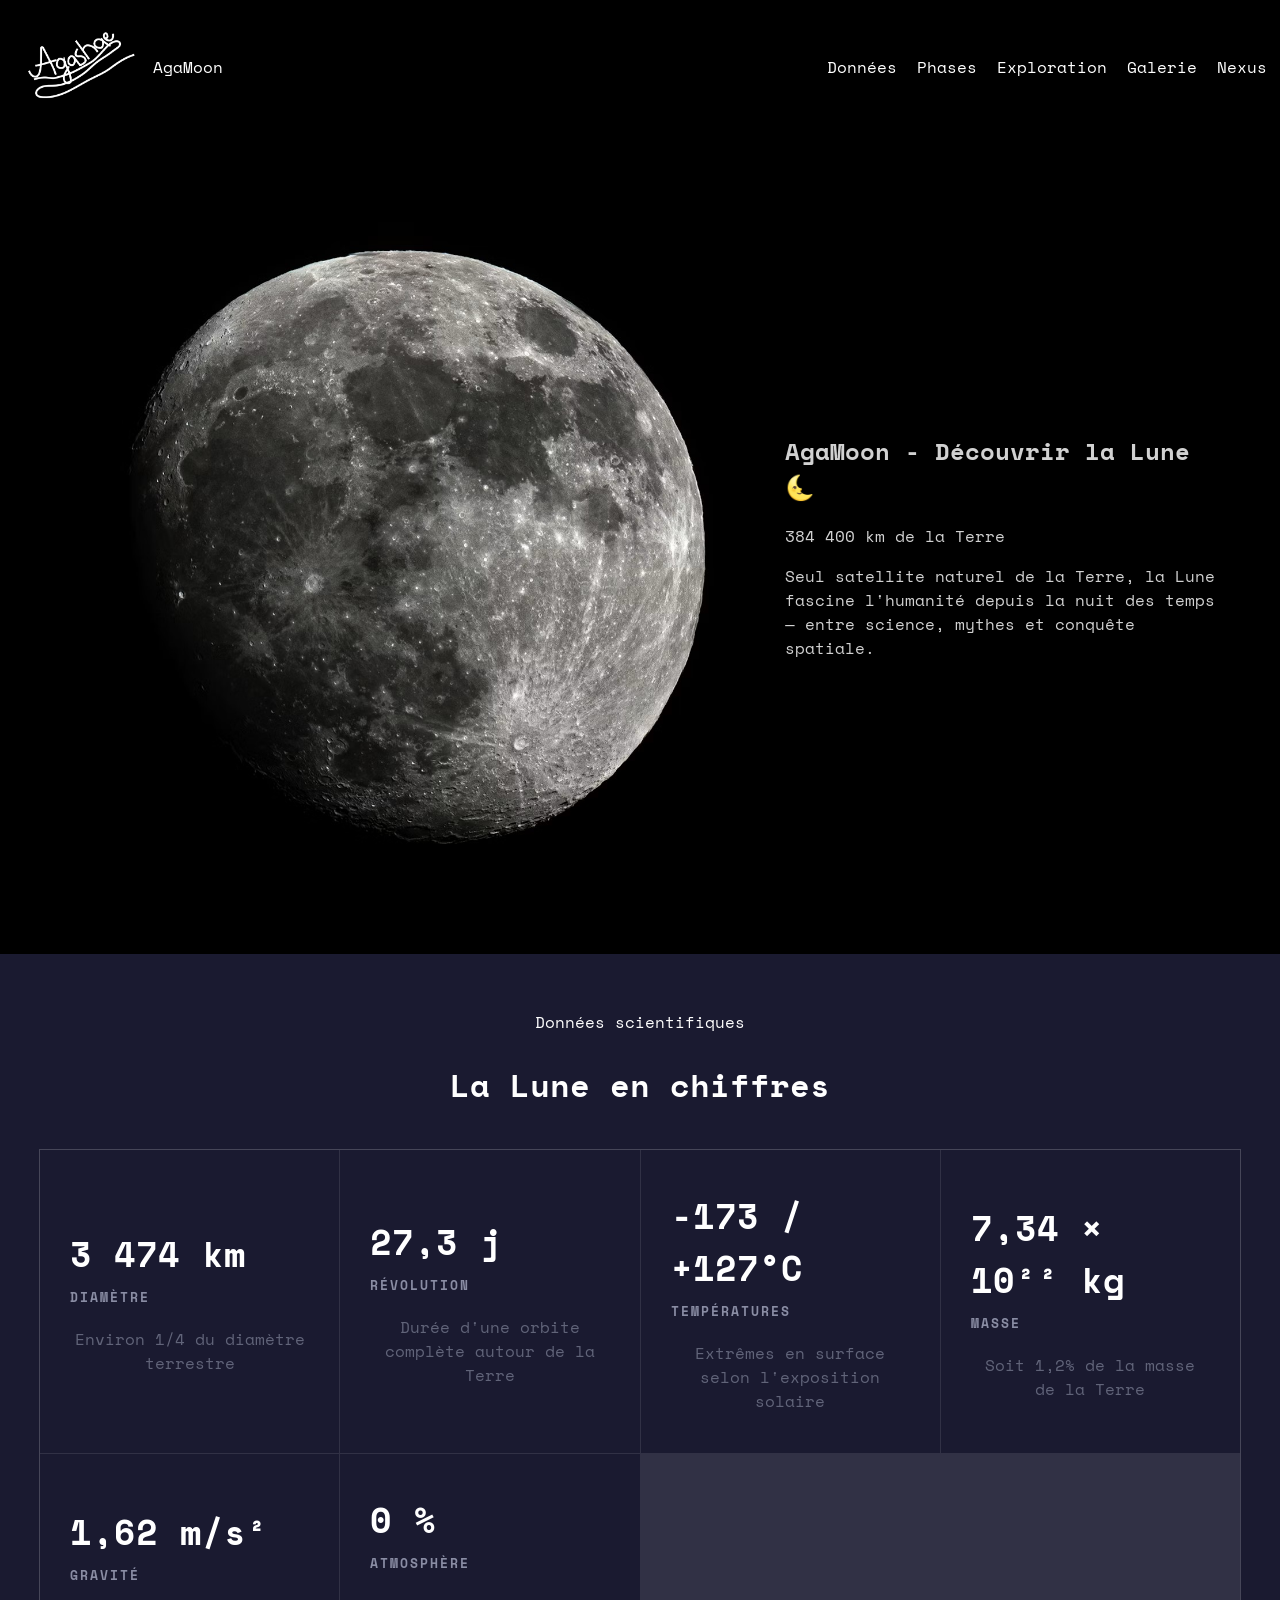
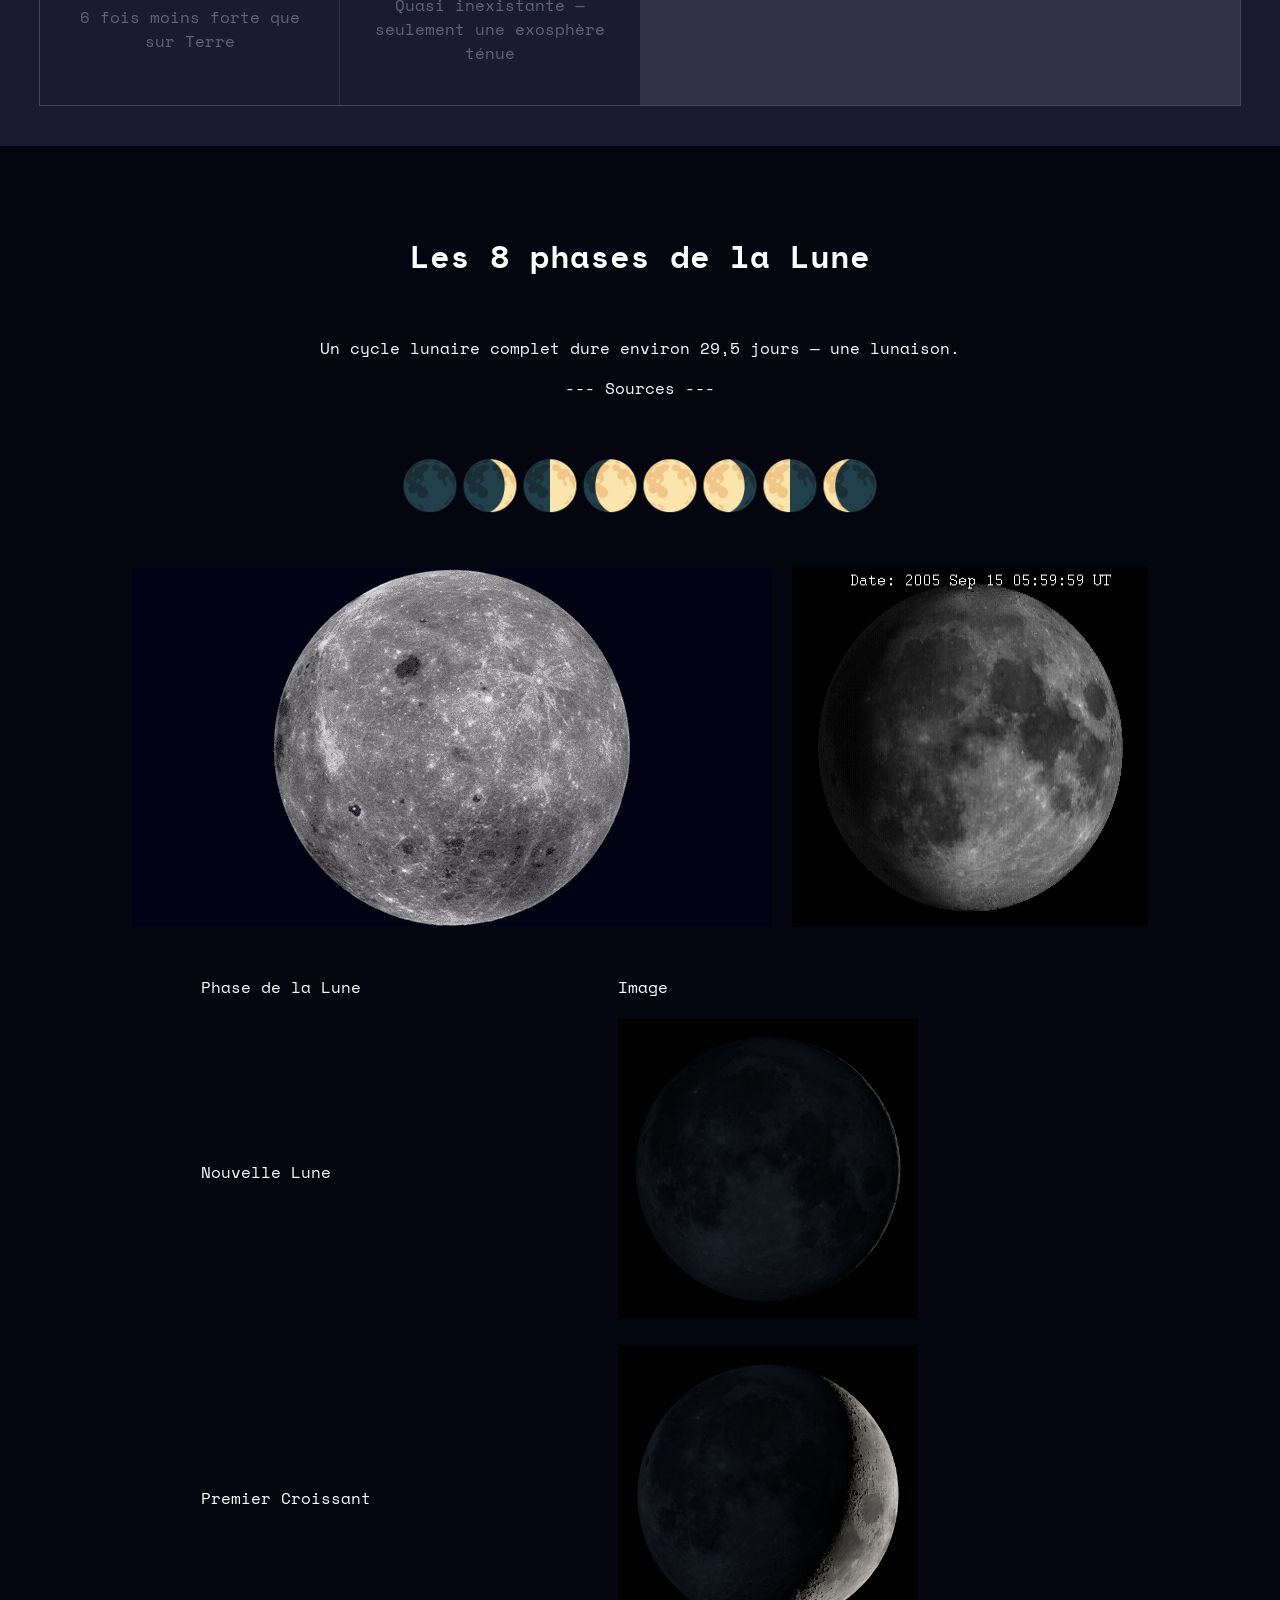
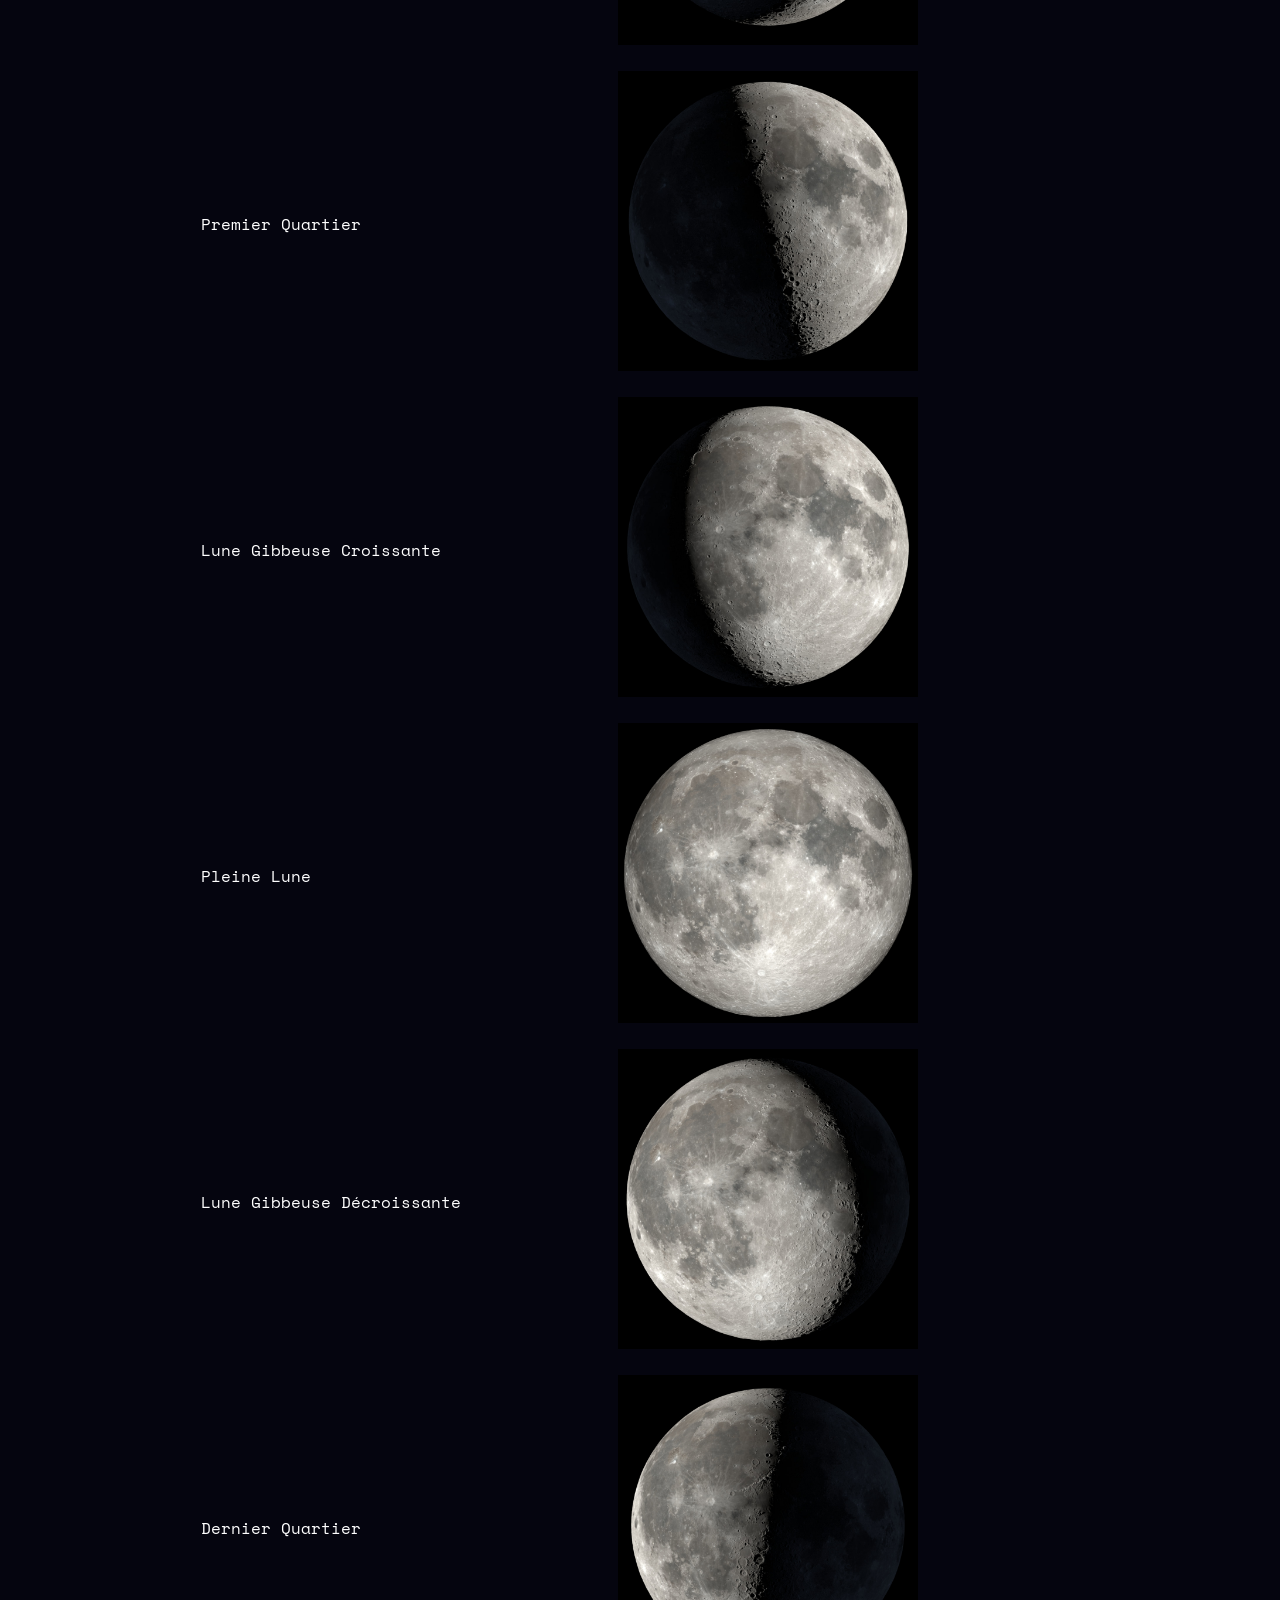
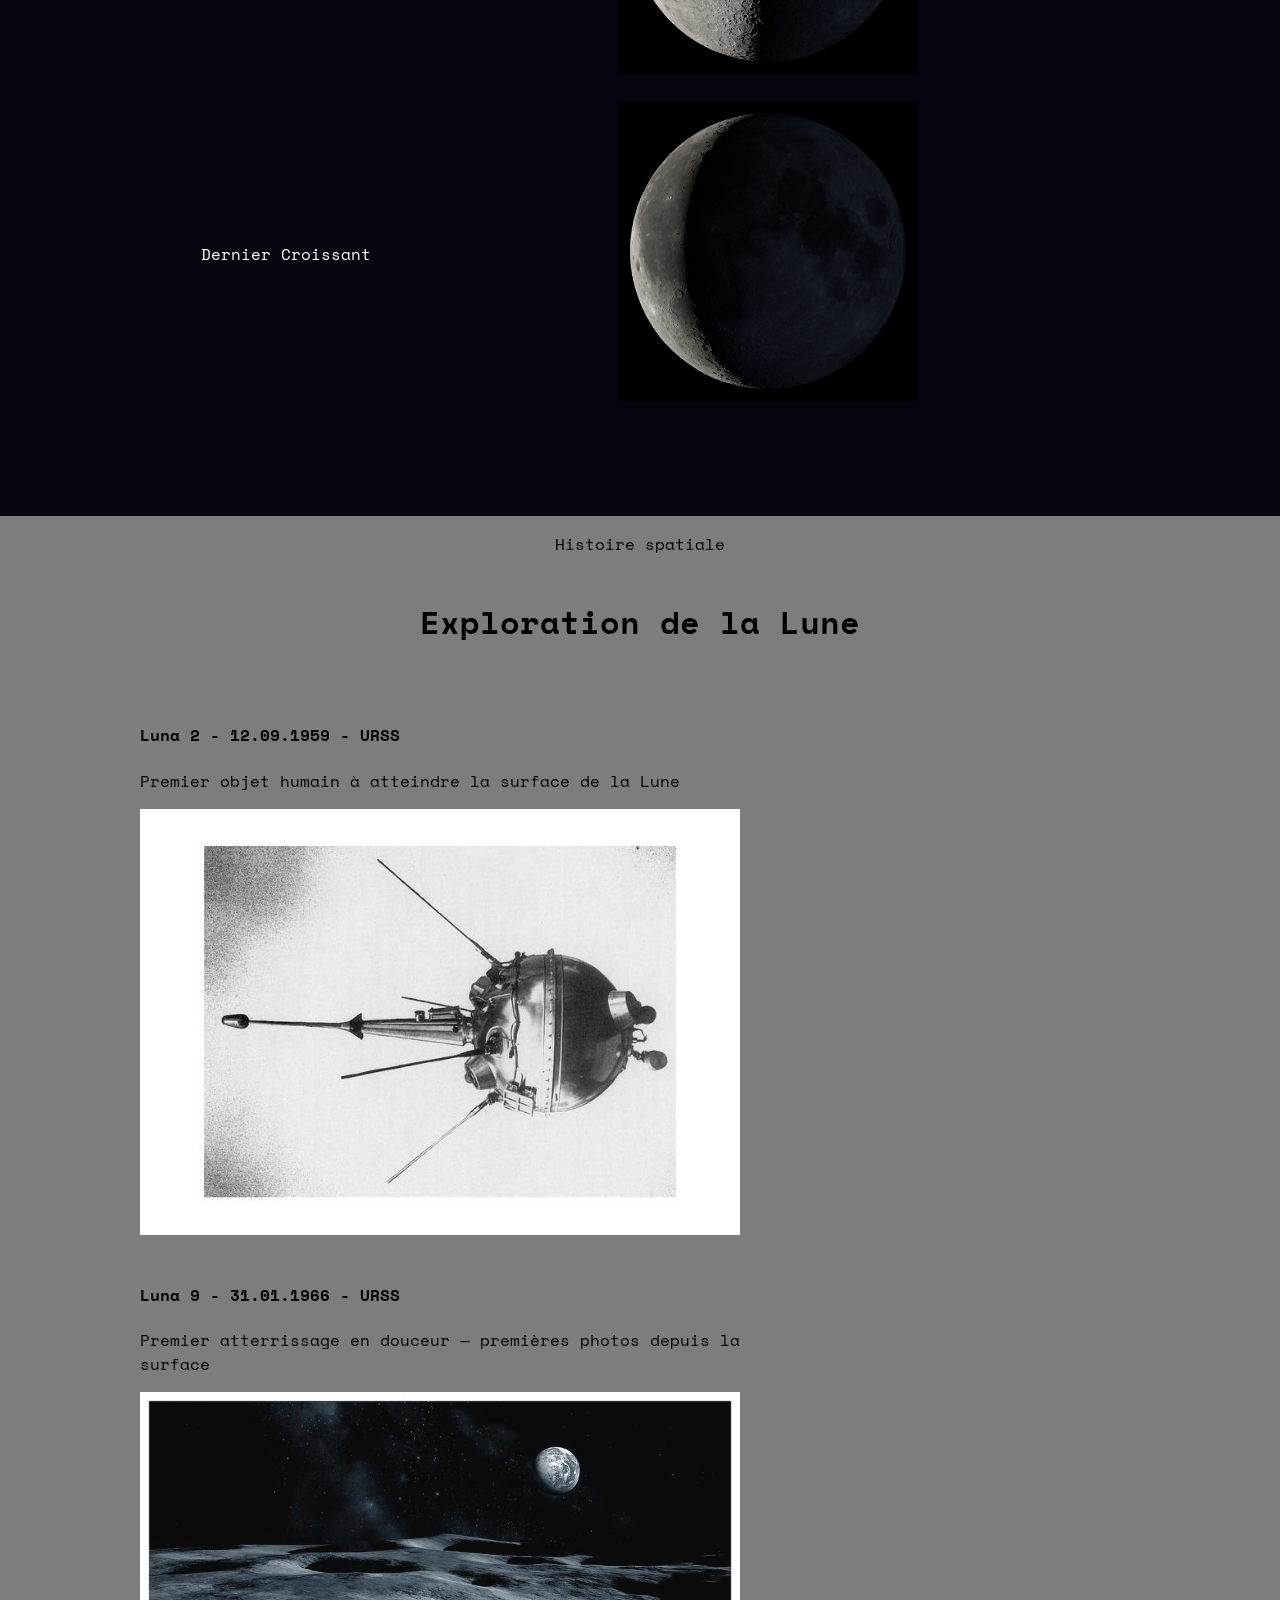
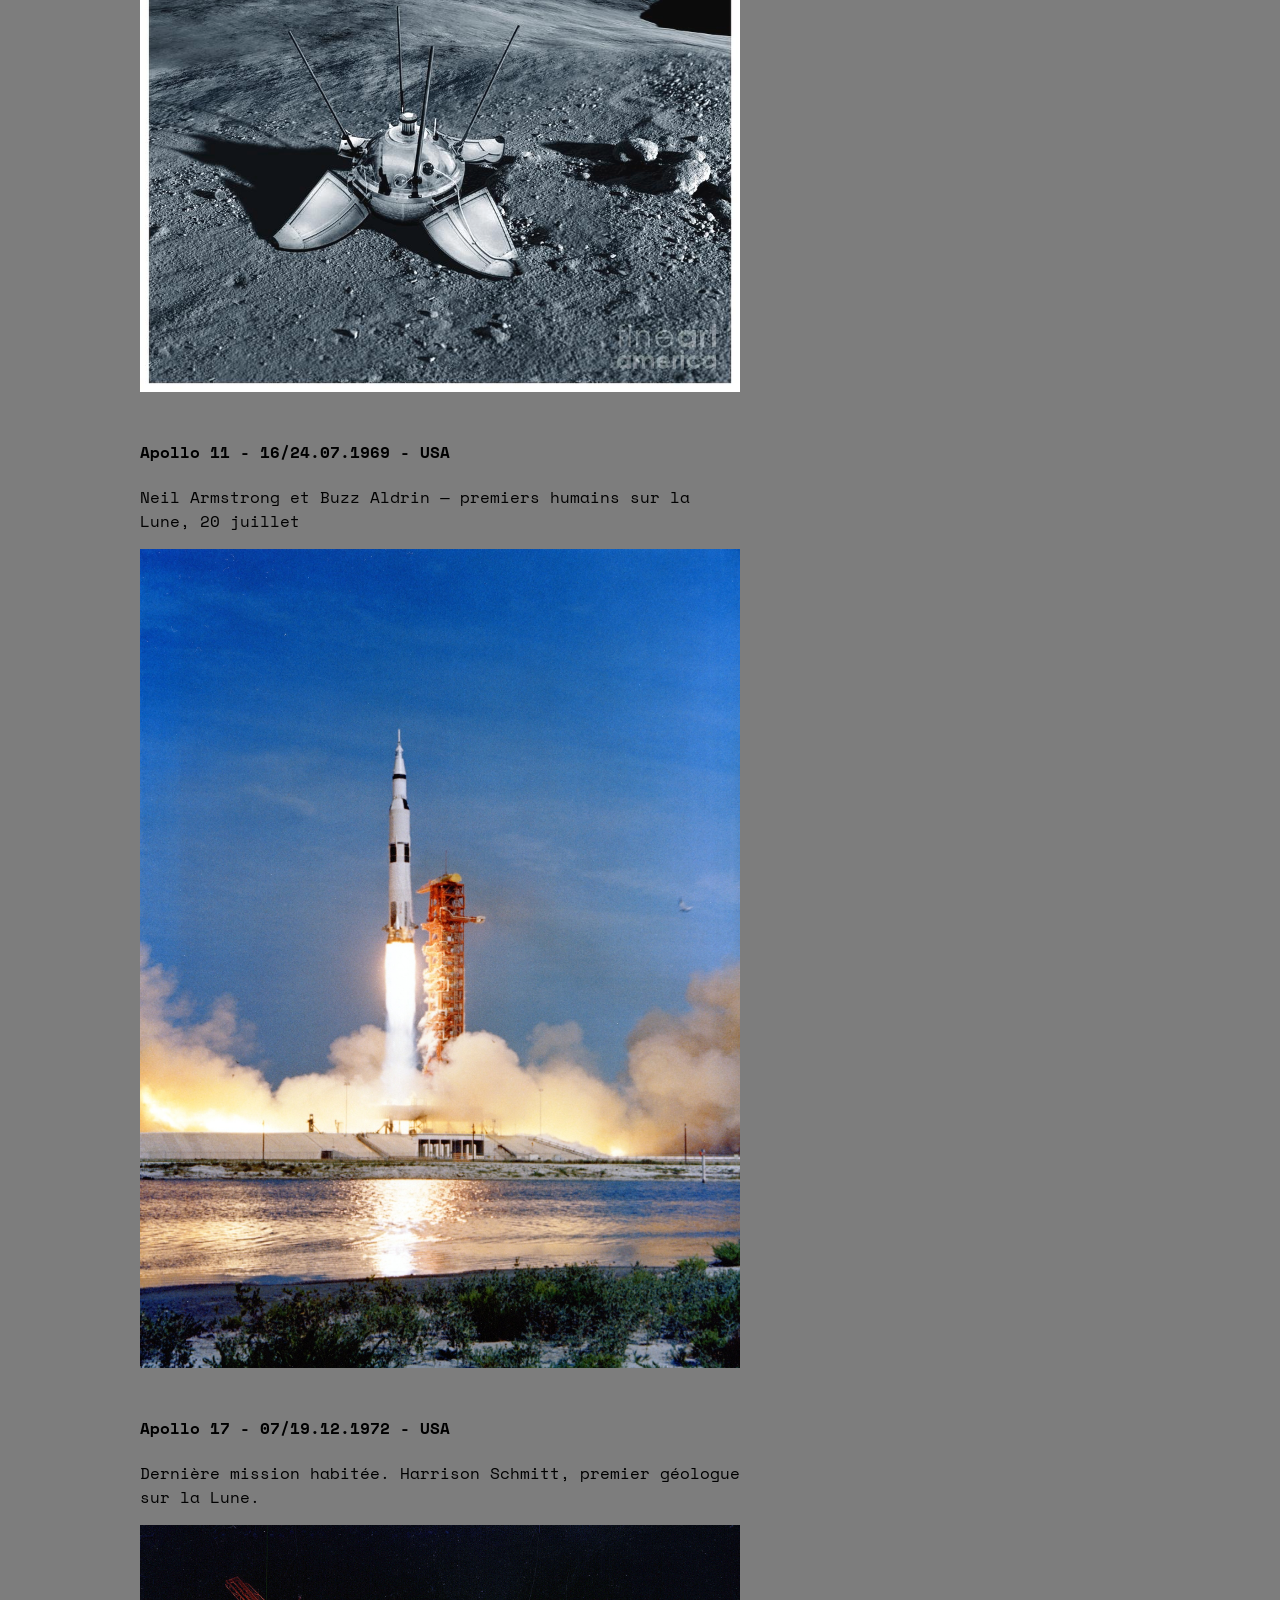
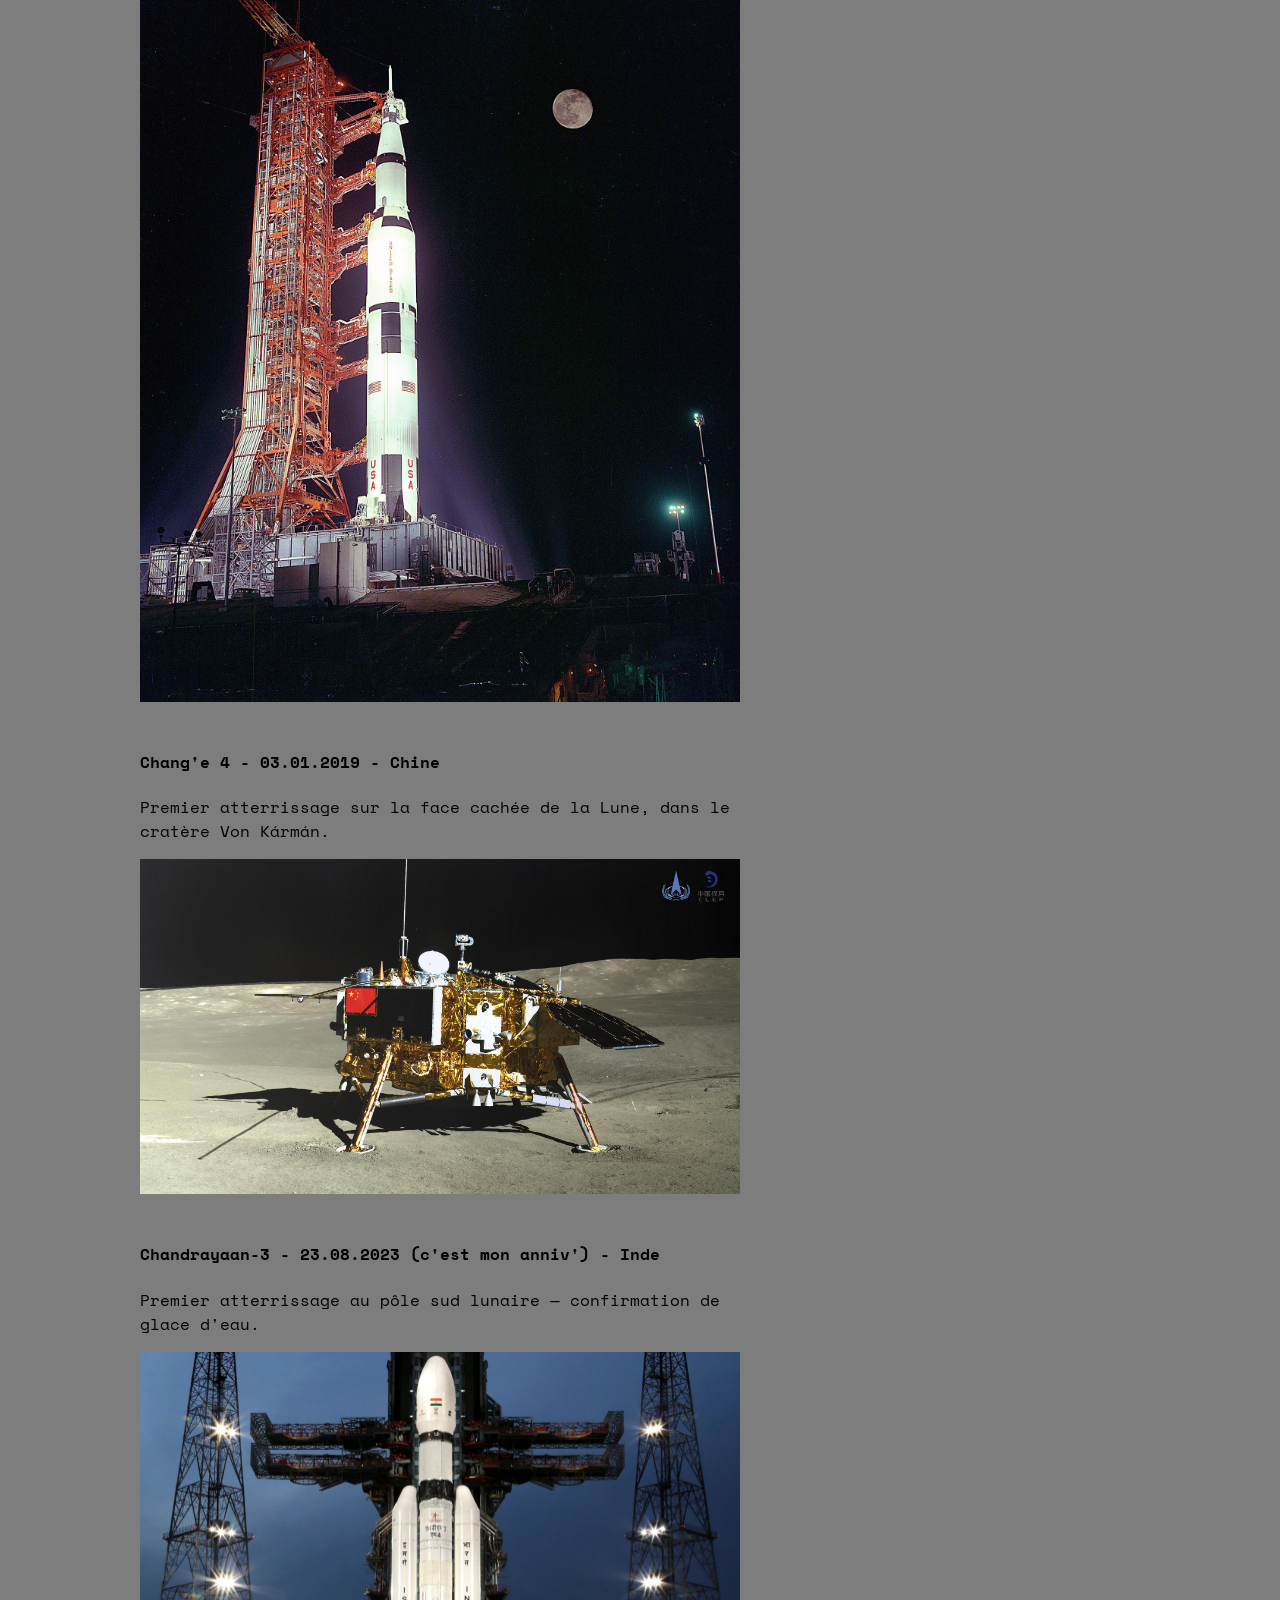
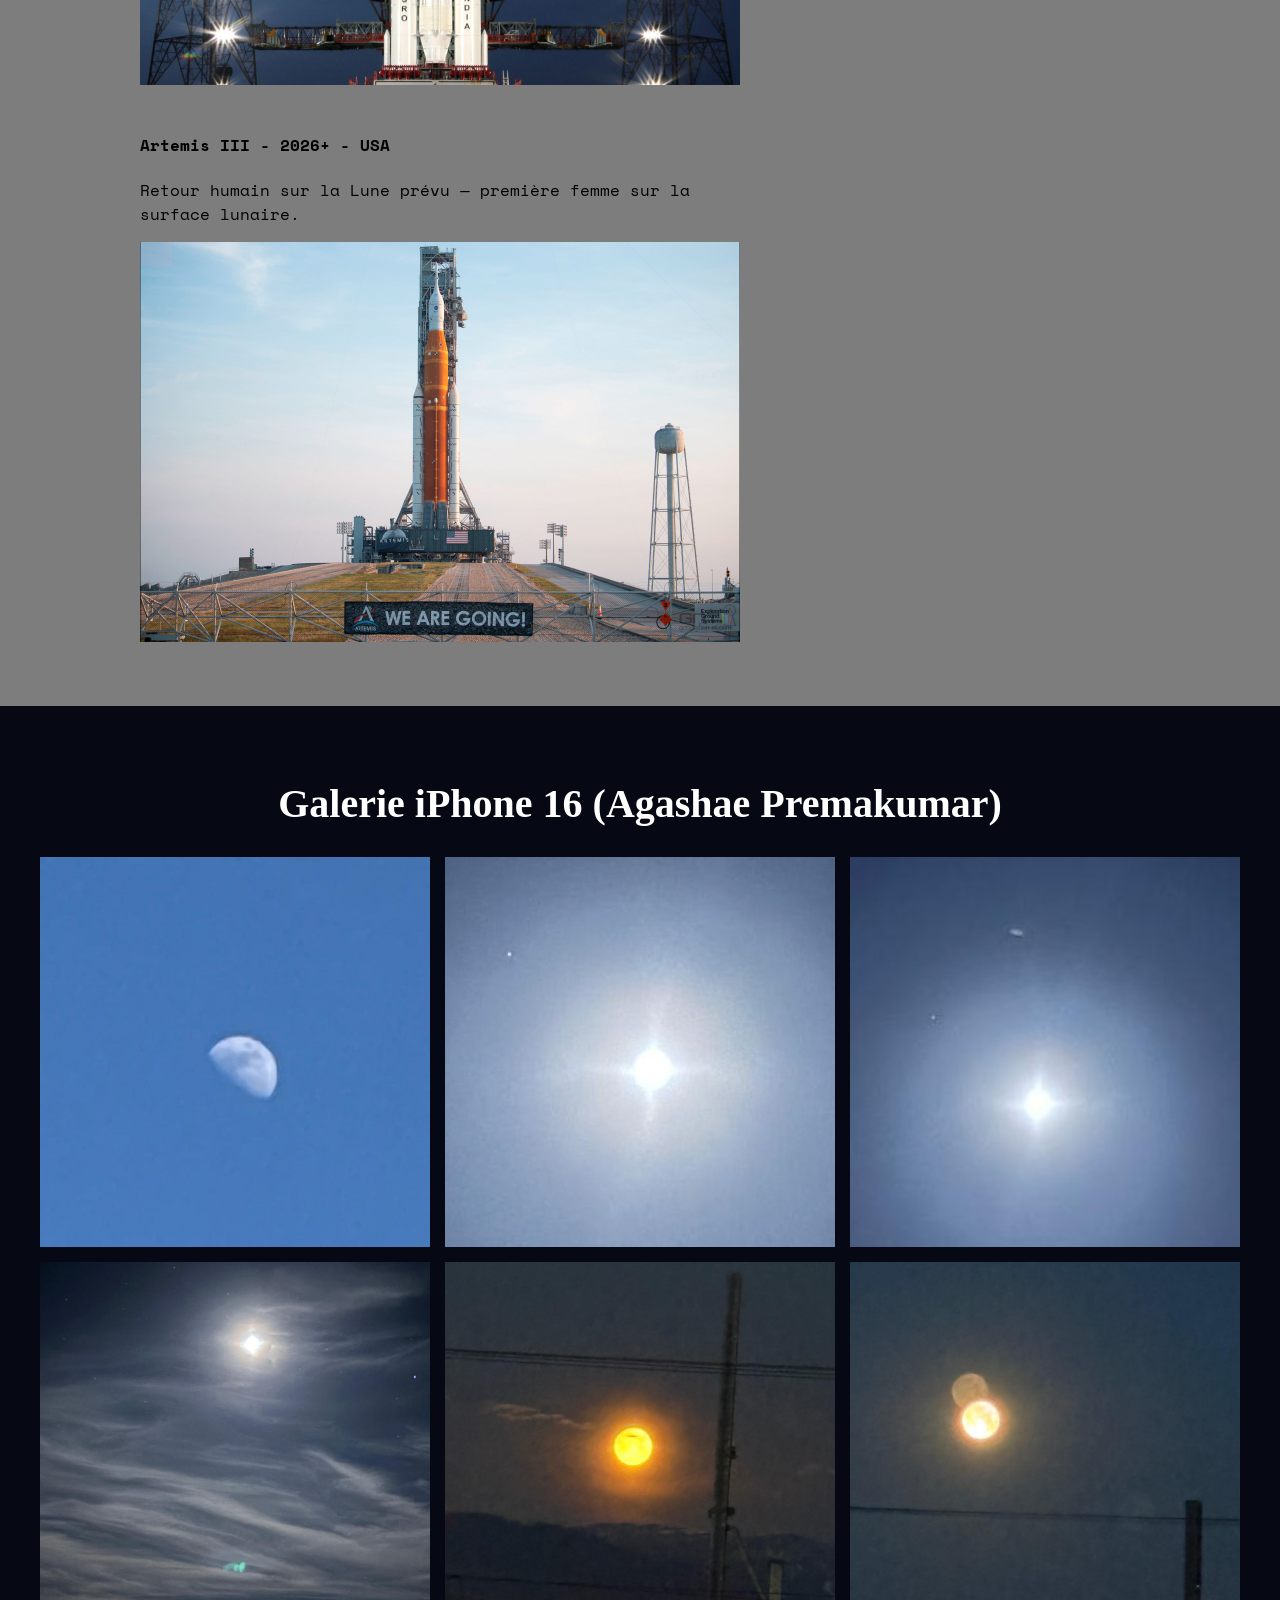
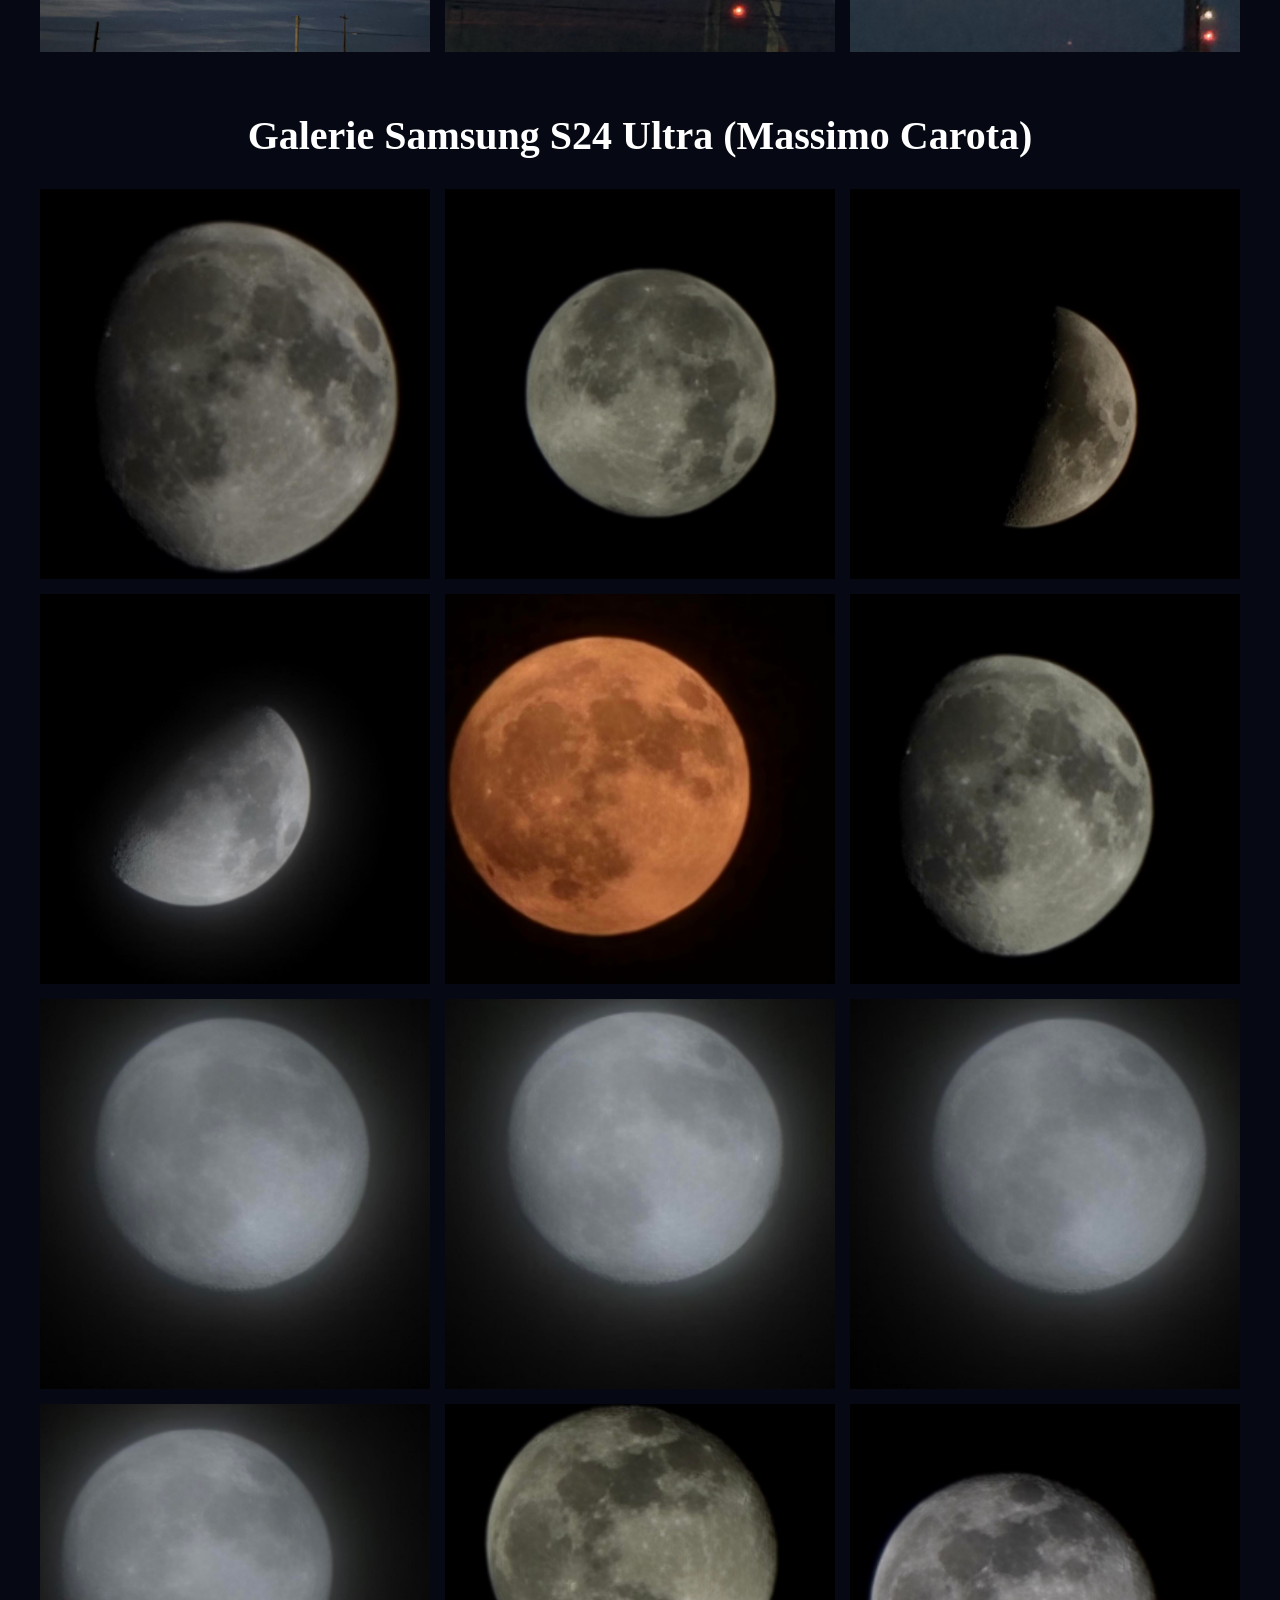
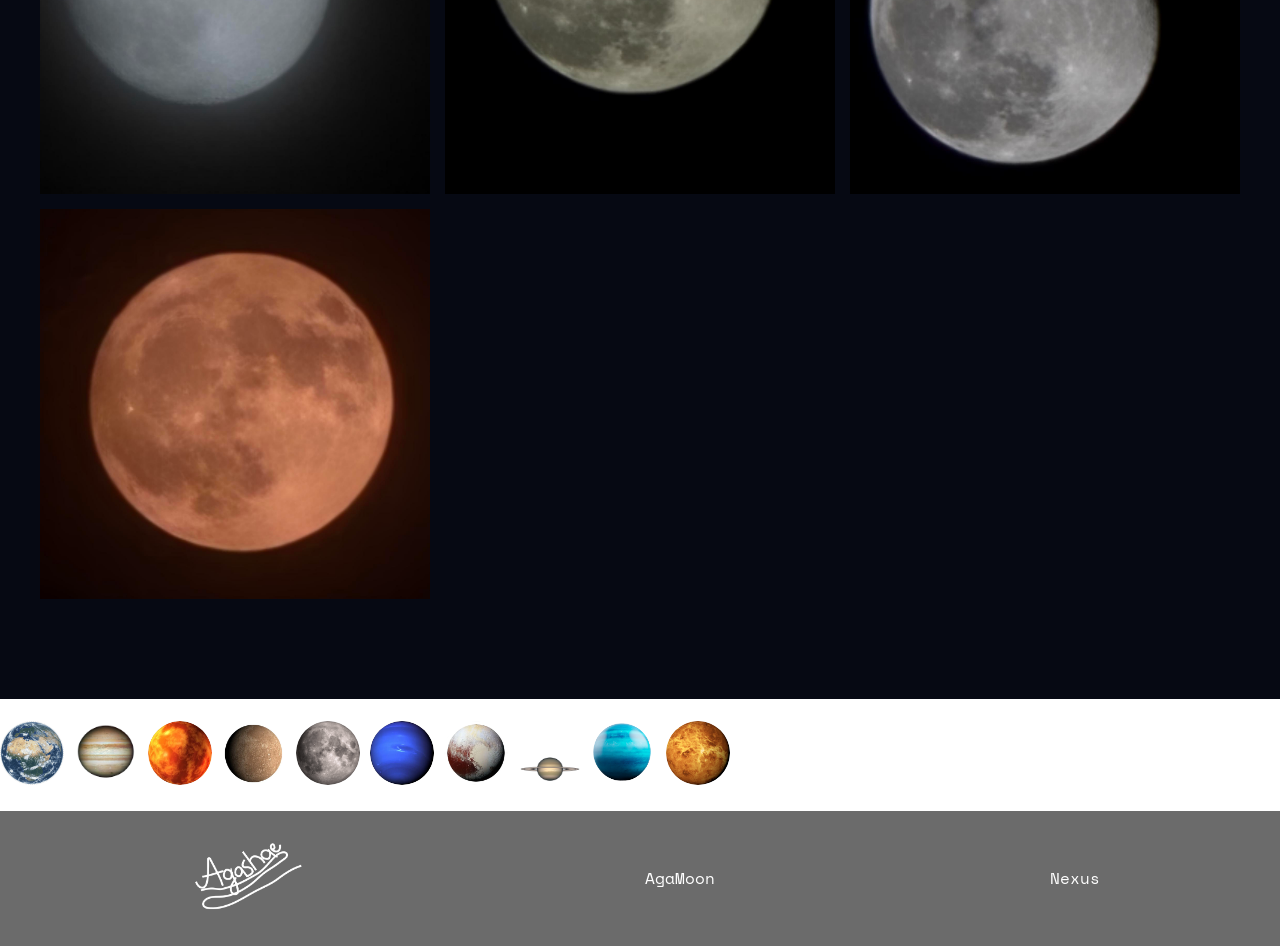
==== index.html @ 04c3bdd4 "update : changer répertoire et rename accueil" ====
<!DOCTYPE html>
<html lang="fr">

<head>
    <meta charset="UTF-8">
    <meta name="viewport" content="width=device-width, initial-scale=1.0">
    <title>AgaMoon</title>
    <link rel="stylesheet" href="accueil.css">
    <!-- PWA -->
    <link rel="manifest" href="../manifest.json">
    <meta name="theme-color" content="#0a0a1a">
    <meta name="apple-mobile-web-app-capable" content="yes">
    <meta name="apple-mobile-web-app-status-bar-style" content="black-translucent">
    <meta name="apple-mobile-web-app-title" content="AgaMoon">
    <link rel="apple-touch-icon" href="../LogoWebSite.png">
    <!--police écriture-->
    <link href="https://fonts.googleapis.com/css2?family=Space+Mono:ital,wght@0,400;0,700;1,400;1,700&display=swap"
        rel="stylesheet">
</head>

<body>

    <nav>
        <div class="logo">
            <img src="../img/LogoWebSite.png" alt="Logo site web">
            <a href="accueil.html">AgaMoon</a>
        </div>
        <ul class="menu-horizontal">
            <li><a href="#chiffres">Données</a></li>
            <li><a href="#Phases">Phases</a></li>
            <li><a href="#Exploration">Exploration</a></li>
            <li><a href="#Galerie">Galerie</a></li>
            <li><a href="">Nexus</a></li>
        </ul>
    </nav>


    <section class="Presentation">
        <img src="../img/photo-1657637760839-772d81f3e334.jpg" width="60%" alt="Lune sans fond" class="lune">

        <div class="contenu-texte">
            <h1>AgaMoon - Découvrir la Lune 🌜</h1>
            <p class="distance">384 400 km de la Terre</p>
            <p>Seul satellite naturel de la Terre, la Lune fascine l'humanité depuis la nuit des temps — entre science,
                mythes et conquête spatiale.</p>
        </div>
    </section>

    <section class="chiffres" id="chiffres">

        <p>Données scientifiques</p>
        <h2>La Lune en chiffres</h2>

        <div class="grille-stats">
            <div class="carte-stat">
                <h3>3 474 km</h3>
                <span class="label">DIAMÈTRE</span>
                <p>Environ 1/4 du diamètre terrestre</p>
            </div>

            <div class="carte-stat">
                <h3>27,3 j</h3>
                <span class="label">RÉVOLUTION</span>
                <p>Durée d'une orbite complète autour de la Terre</p>
            </div>

            <div class="carte-stat">
                <h3>-173 / +127°C</h3>
                <span class="label">TEMPÉRATURES</span>
                <p>Extrêmes en surface selon l'exposition solaire</p>
            </div>

            <div class="carte-stat">
                <h3>7,34 × 10²² kg</h3>
                <span class="label">MASSE</span>
                <p>Soit 1,2% de la masse de la Terre</p>
            </div>

            <div class="carte-stat">
                <h3>1,62 m/s²</h3>
                <span class="label">GRAVITÉ</span>
                <p>6 fois moins forte que sur Terre</p>
            </div>

            <div class="carte-stat">
                <h3>0 %</h3>
                <span class="label">ATMOSPHÈRE</span>
                <p>Quasi inexistante — seulement une exosphère ténue</p>
            </div>
        </div>
    </section>



    <section class="Phases" id="Phases">
        <h2>Les 8 phases de la Lune</h2>
        <p>Un cycle lunaire complet dure environ 29,5 jours — une lunaison.</p>
        <a href="https://calendrierlunaire.org/phases-lunaires">--- Sources ---</a>
        <p class="MoonEmojis">
            🌑🌒🌓🌔🌕🌖🌗🌘
        </p>

        <div>
            <img src="../img/moon-29.gif" alt="La lune en GIF" class="aura">
            <img src="../img/8Phases/lune-libration-phases.gif" alt="lune-libration-phases" class="aura">
        </div>

        <table>
            <tr>
                <td>Phase de la Lune</td>
                <td>Image</td>
            </tr>
            <tr>
                <td>Nouvelle Lune</td>
                <td><img src="../img/8Phases/phase-nouvelle-lune.jpg" alt="phase-nouvelle-lune"></td>
            </tr>
            <tr>
                <td>Premier Croissant</td>
                <td><img src="../img/8Phases/premier-croissant.jpg" alt="phase-premier-quartier"></td>
            </tr>
            <tr>
                <td>Premier Quartier</td>
                <td><img src="../img/8Phases/phase-premier-quartier.jpg" alt="phase-premier-quartier"></td>
            </tr>
            <tr>
                <td>Lune Gibbeuse Croissante</td>
                <td><img src="../img/8Phases/phase-gibbeuse-croissante.jpg" alt="phase-gibbeuse-croissante"></td>
            </tr>
            <tr>
                <td>Pleine Lune</td>
                <td><img src="../img/8Phases/phase-pleine-lune.jpg" alt="phase-pleine-lune"></td>
            </tr>
            <tr>
                <td>Lune Gibbeuse Décroissante</td>
                <td><img src="../img/8Phases/phase-gibbeuse-decroissante.jpg" alt="phase-gibbeuse-decroissante"></td>
            </tr>
            <tr>
                <td>Dernier Quartier</td>
                <td><img src="../img/8Phases/phase-dernier-quartier.jpg" alt="phase-dernier-quartier"></td>
            </tr>
            <tr>
                <td>Dernier Croissant</td>
                <td><img src="../img/8Phases/dernier-croissant.jpg" alt="dernier-croissant"></td>
            </tr>
        </table>

    </section>

    <section class="Exploration" id="Exploration">
        <p>Histoire spatiale</p>
        <h2>Exploration de la Lune</h2>

        <ul>
            <li>
                <h4>Luna 2 - 12.09.1959 - URSS</h4>
                <p>Premier objet humain à atteindre la surface de la Lune</p>
                <img src="../img/Luna2.jpg" alt="Luna2">
            </li>
            <li>
                <h4>Luna 9 - 31.01.1966 - URSS</h4>
                <p>Premier atterrissage en douceur — premières photos depuis la surface</p>
                <img src="../img/Luna9.jpg" alt="Luna9">
            </li>
            <li>
                <h4>Apollo 11 - 16/24.07.1969 - USA</h4>
                <p>Neil Armstrong et Buzz Aldrin — premiers humains sur la Lune, 20 juillet</p>
                <img src="../img/Apollo11.jpg" alt="Apollo11">
            </li>
            <li>
                <h4>Apollo 17 - 07/19.12.1972 - USA</h4>
                <p>Dernière mission habitée. Harrison Schmitt, premier géologue sur la Lune.</p>
                <img src="../img/Apollo17.jpg" alt="Apollo 17">
            </li>
            <li>
                <h4>Chang'e 4 - 03.01.2019 - Chine</h4>
                <p>Premier atterrissage sur la face cachée de la Lune, dans le cratère Von Kármán.</p>
                <img src="../img/Chang'e 4.jpg" alt="Chang'e 4">
            </li>
            <li>
                <h4>Chandrayaan-3 - 23.08.2023 (c'est mon anniv') - Inde</h4>
                <p>Premier atterrissage au pôle sud lunaire — confirmation de glace d'eau.</p>
                <img src="../img/Chandrayaan-3.jpg" alt="Chandrayaan-3">
            </li>
            <li>
                <h4>Artemis III - 2026+ - USA</h4>
                <p>Retour humain sur la Lune prévu — première femme sur la surface lunaire.</p>
                <img src="../img/artemis-3.jpg" alt="Artemis III">
            </li>
        </ul>

    </section>

    <section class="Galerie" id="Galerie">

        <div class="galerie-container">
            <h2>Galerie iPhone 16 (Agashae Premakumar)</h2>
            <div class="galerie-grid">
                <div class="item panorama"><img src="../img/MoonPhotos/Agashae/026-06-03_Quartier_Jour_CielBleu.png.jpeg" alt="Quartier Jour Ciel Bleu"></div>
                <div class="item verticale"><img src="../img/MoonPhotos/Agashae/2026-06-03_Lune_Brillante_Halo.png.jpeg" alt="Lune Brillante Halo"></div>
                <div class="item"><img src="../img/MoonPhotos/Agashae/2026-06-03_Lune_Fenetre.png.jpeg" alt="Lune Fenetre"></div>
                <div class="item"><img src="../img/MoonPhotos/Agashae/2026-06-03_Lune_Nuages_Effet.png.jpeg" alt="Lune Nuages Effet"></div>
                <div class="item large"><img src="../img/MoonPhotos/Agashae/2026-06-03_Pleine_Orange_Poteau.png.jpeg" alt="Pleine Orange Poteau"></div>
                <div class="item"><img src="../img/MoonPhotos/Agashae/2026-06-03_Pleine_Reflet.png.jpeg" alt="Pleine Reflet"></div>
            </div>
        </div>

        <div class="galerie-container">
            <h2>Galerie Samsung S24 Ultra (Massimo Carota)</h2>
            <div class="galerie-grid">
                <div class="item panorama"><img src="../img/MoonPhotos/Massimo/2026-06-05_Gibbeuse_Detaillee_01.png.jpg" alt="Gibbeuse Detaillee 01"></div>
                <div class="item verticale"><img src="../img/MoonPhotos/Massimo/2026-06-05_Pleine_Claire_01.png.jpg" alt="Pleine Claire 01"></div>
                <div class="item"><img src="../img/MoonPhotos/Massimo/2026-06-05_Croissant.png.jpg" alt="Croissant"></div>
                <div class="item"><img src="../img/MoonPhotos/Massimo/2026-06-05_Quartier.png.jpg" alt="Quartier"></div>
                <div class="item large"><img src="../img/MoonPhotos/Massimo/2026-06-05_Pleine_Rousse_01.png.jpg" alt="Pleine Rousse 01"></div>
                <div class="item"><img src="../img/MoonPhotos/Massimo/2026-06-05_Gibbeuse_Detaillee_02.png.jpg" alt="Gibbeuse Detaillee 02"></div>
                <div class="item"><img src="../img/MoonPhotos/Massimo/2026-06-05_Pleine_Brumeux_01.png.jpg" alt="Pleine Brumeux 01"></div>
                <div class="item"><img src="../img/MoonPhotos/Massimo/2026-06-05_Pleine_Brumeux_02.png.jpg" alt="Pleine Brumeux 02"></div>
                <div class="item"><img src="../img/MoonPhotos/Massimo/2026-06-05_Pleine_Brumeux_03.png.jpg" alt="Pleine Brumeux 03"></div>
                <div class="item"><img src="../img/MoonPhotos/Massimo/2026-06-05_Pleine_Brumeux_04.png.jpg" alt="Pleine Brumeux 04"></div>
                <div class="item"><img src="../img/MoonPhotos/Massimo/2026-06-05_Pleine_Claire_02.png.jpg" alt="Pleine Claire 02"></div>
                <div class="item"><img src="../img/MoonPhotos/Massimo/2026-06-05_Pleine_Claire_03.png.jpg" alt="Pleine Claire 03"></div>
                <div class="item"><img src="../img/MoonPhotos/Massimo/2026-06-05_Pleine_Rousse_02.png.jpg" alt="Pleine Rousse 02"></div>
            </div>
        </div>
    </section>


    <div class="animation-container">
        <img src="../img/Transparent/earth.png" class="roulant" alt="Terre qui roule">
        <img src="../img/Transparent/Jupiter.png" class="roulant" alt="Jupiter qui roule">
        <img src="../img/Transparent/Mars.webp" class="roulant" alt="Mars qui roule">
        <img src="../img/Transparent/Mercure.webp" class="roulant" alt="Mercure qui roule">
        <img src="../img/Transparent/MoonTransparent.png" class="roulant" alt="Lune qui roule">
        <img src="../img/Transparent/Neptune.webp" class="roulant" alt="Neptune qui roule">
        <img src="../img/Transparent/Pluton.webp" class="roulant" alt="Pluton qui roule">
        <img src="../img/Transparent/Saturn_from_Hubble.png" class="roulant" alt="Saturne qui roule">
        <img src="../img/Transparent/Uranus.png" class="roulant" alt="Uranus qui roule">
        <img src="../img/Transparent/Venus-PNG-Background.png" class="roulant" alt="Vénus qui roule">
    </div>


    <footer>
        <img src="../img/LogoWebSite.png" alt="Logo site web">
        <a href="accueil.html">AgaMoon</a>
        <a href="">Nexus</a>
    </footer>

    <script>
        if ("serviceWorker" in navigator) {
            window.addEventListener("load", () => {
                navigator.serviceWorker
                    .register("../service-worker.js")
                    .then((reg) => console.log("[PWA] Service Worker enregistré :", reg.scope))
                    .catch((err) => console.error("[PWA] Erreur :", err));
            });
        }
    </script>

</body>

</html>
---- accueil.css ----
/*tout*/
body{
    margin: 0;
    font-family: 'Space Mono', monospace;
}

/*nav*/

nav {
    background-color: black;
    display: flex;
    justify-content: space-between;
    align-items: center;
    padding: 1%;

    flex-wrap: wrap;
}

.logo {
    display: flex;
    align-items: center;
    gap: 10px;
}

nav img {
    width: 130px;
    filter: invert(100%);
}

a {
    color: white;
    text-decoration: none;
}

.menu-horizontal {
    display: flex;
 /* supprime  puces */
        list-style-type: none; 
    padding: 0;
    margin: 0;       
    gap: 20px;   
        flex-wrap: wrap;
    justify-content: center; 
}

/*presentation*/
.Presentation {
    display: flex;
    align-items: center;
    padding: 5%;
    margin: 0 auto;
    background-color: black;
    flex-wrap: wrap;
    justify-content: center;
    gap: 30px;
}

.Presentation .lune {
    max-width: 100%;
    height: auto;
}

.contenu-texte {
    color: rgb(209, 209, 209);

    /* ajout */
    flex: 1;
    min-width: 250px;
}

/*chiffres*/
.chiffres {
    background-color: rgb(26, 26, 48);
    color: #ffffff;
    padding: 40px 20px;
}

h2 {
    text-align: center;
    margin-bottom: 40px;
    font-size: 2rem;
}

.chiffres p {
    text-align: center;
}


.grille-stats {
    display: grid;
    grid-template-columns: repeat(auto-fit, minmax(250px, 1fr));
    max-width: 1200px;
    margin: 0 auto;
    background-color: rgba(255, 255, 255, 0.1);
    gap: 1px;
    border: 1px solid rgba(255, 255, 255, 0.1);
}

.carte-stat {
    background-color: rgb(26, 26, 48); 
    padding: 40px 30px;
    display: flex;
    flex-direction: column;
    justify-content: center;
}

.carte-stat h3 {
    font-size: 2.2rem;
    font-weight: 800;
    margin: 0 0 8px 0;
    letter-spacing: 1px;
}

.carte-stat .label {
    font-size: 0.8rem;
    color: #8a8da4; 
    font-weight: 700;
    letter-spacing: 2px;
    margin-bottom: 20px;
}

.carte-stat p {
    font-size: 1rem;
    color: #616479; 
    margin: 0;
    line-height: 1.5;
}


.carte-stat:hover{
    background-color: rgba(255, 255, 255, 0.2);
    transition: 0.5 ease;
}

/*phases*/
.Phases {
    background-color: rgb(5, 5, 15);
    color: #ffffff;
    padding: 60px 20px;
    display: flex;
    flex-direction: column;
    align-items: center;
}

/*2 GIF */
.Phases div {
    display: flex;
    flex-wrap: wrap;
    justify-content: center;
    gap: 20px;
}

.Phases img {
    max-width: 100%;
    height: auto;
}
.Phases img:hover {
    transform: scale(1.1);
        transition: 0.5 ease;

}

.MoonEmojis {
    font-size: clamp(1.5rem, 5vw, 3rem);
}

.Phases table {
    margin: 3%;
    width: 100%;
    max-width: 900px;
}

.Phases table img {
    width: 100%;
    max-width: 300px;
    height: auto;
}

table td {
    padding: 1%;
}


/*exploration*/
.Exploration {
    display: flex;
    flex-direction: column;
    align-items: center;
    justify-content: center;
    background-color: #7d7d7d;
}

.Exploration img{
    width: 100%;
    max-width: 600px;
    height: auto;
}

.Exploration ul {
    list-style-type: none;/* Supprime les puces */
    padding: 0;
    width: min(100%, 1000px);
}

.Exploration li {
    margin-bottom: 3rem;
}

.Exploration img {
    width: 100%;
    max-width: 600px;
    height: auto;
    display: block;
}

.Exploration p,
.Exploration h4 {
    max-width: 600px;
}

/*galerie images*/
.Galerie {
  background-color: #060913;
  color: #ffffff;
  padding: 40px 20px;
  font-family: sans-serif;
}

.Galerie .item:hover{
    transform: scale(1.05);
        transition: 0.5 ease;

}

.galerie-container {
  max-width: 1200px;
  margin: 0 auto 60px auto;
}

.galerie-container h2 {
  font-size: 2.5rem;
  margin-bottom: 30px;
  font-family: 'Playfair Display', Georgia, serif;
}

.galerie-grid {
  display: grid;
  grid-template-columns: repeat(3, 1fr); 
  gap: 15px; 
}

.item {
  width: 100%;
  aspect-ratio: 1 / 1; /*format carré parfait pour chaque bloc */
  overflow: hidden; /* Coupe ce qui dépasse proprement */
}

.item img {
  width: 100%;
  height: 100%;
  object-fit: cover; /* Remplit le carré sans déformer la Lune */
  display: block;
}

.animation-container {
  width: 100%;
  overflow: hidden;
  padding: 20px 0;
  background: transparent;
}

.roulant {
  width: 5%;  
  border-radius: 50%; 
  object-fit: cover;
  
  animation: rouleEtBouge 10s linear infinite;
}

/* animation globale */
@keyframes rouleEtBouge {
  0% {
    transform: translateX(-100px) rotate(0deg); 
  }
  100% {
    transform: translateX(100vw) rotate(360deg);
  }
}

/*footer*/
footer {
    background-color: rgb(107, 107, 107);
    display: flex;
    justify-content: space-around; 
    align-items: center; 
    margin-bottom: 1px;
    padding: 1%;
}


footer img{
    width: 130px;
    /*inverser les couleurs logo*/
      filter: invert(100%);
}

.aura:hover{
    transition: 1 ease;
}
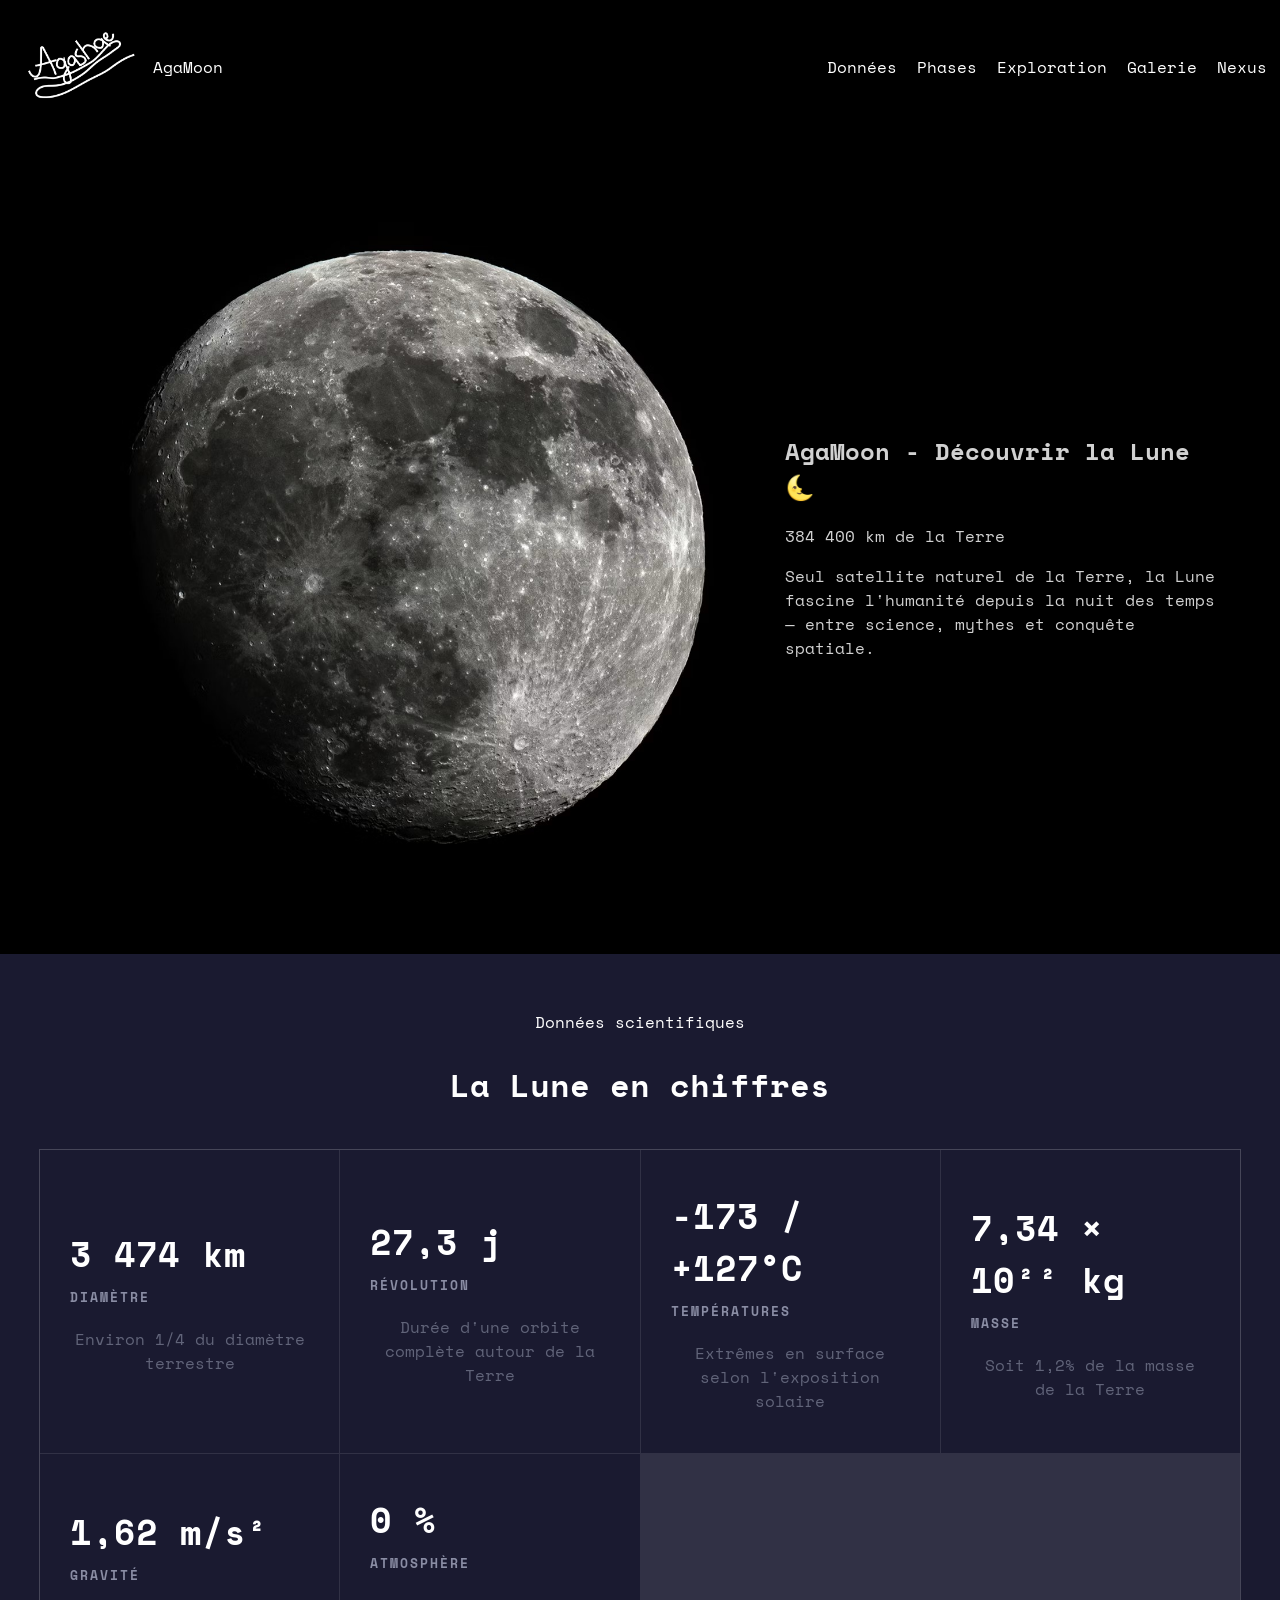
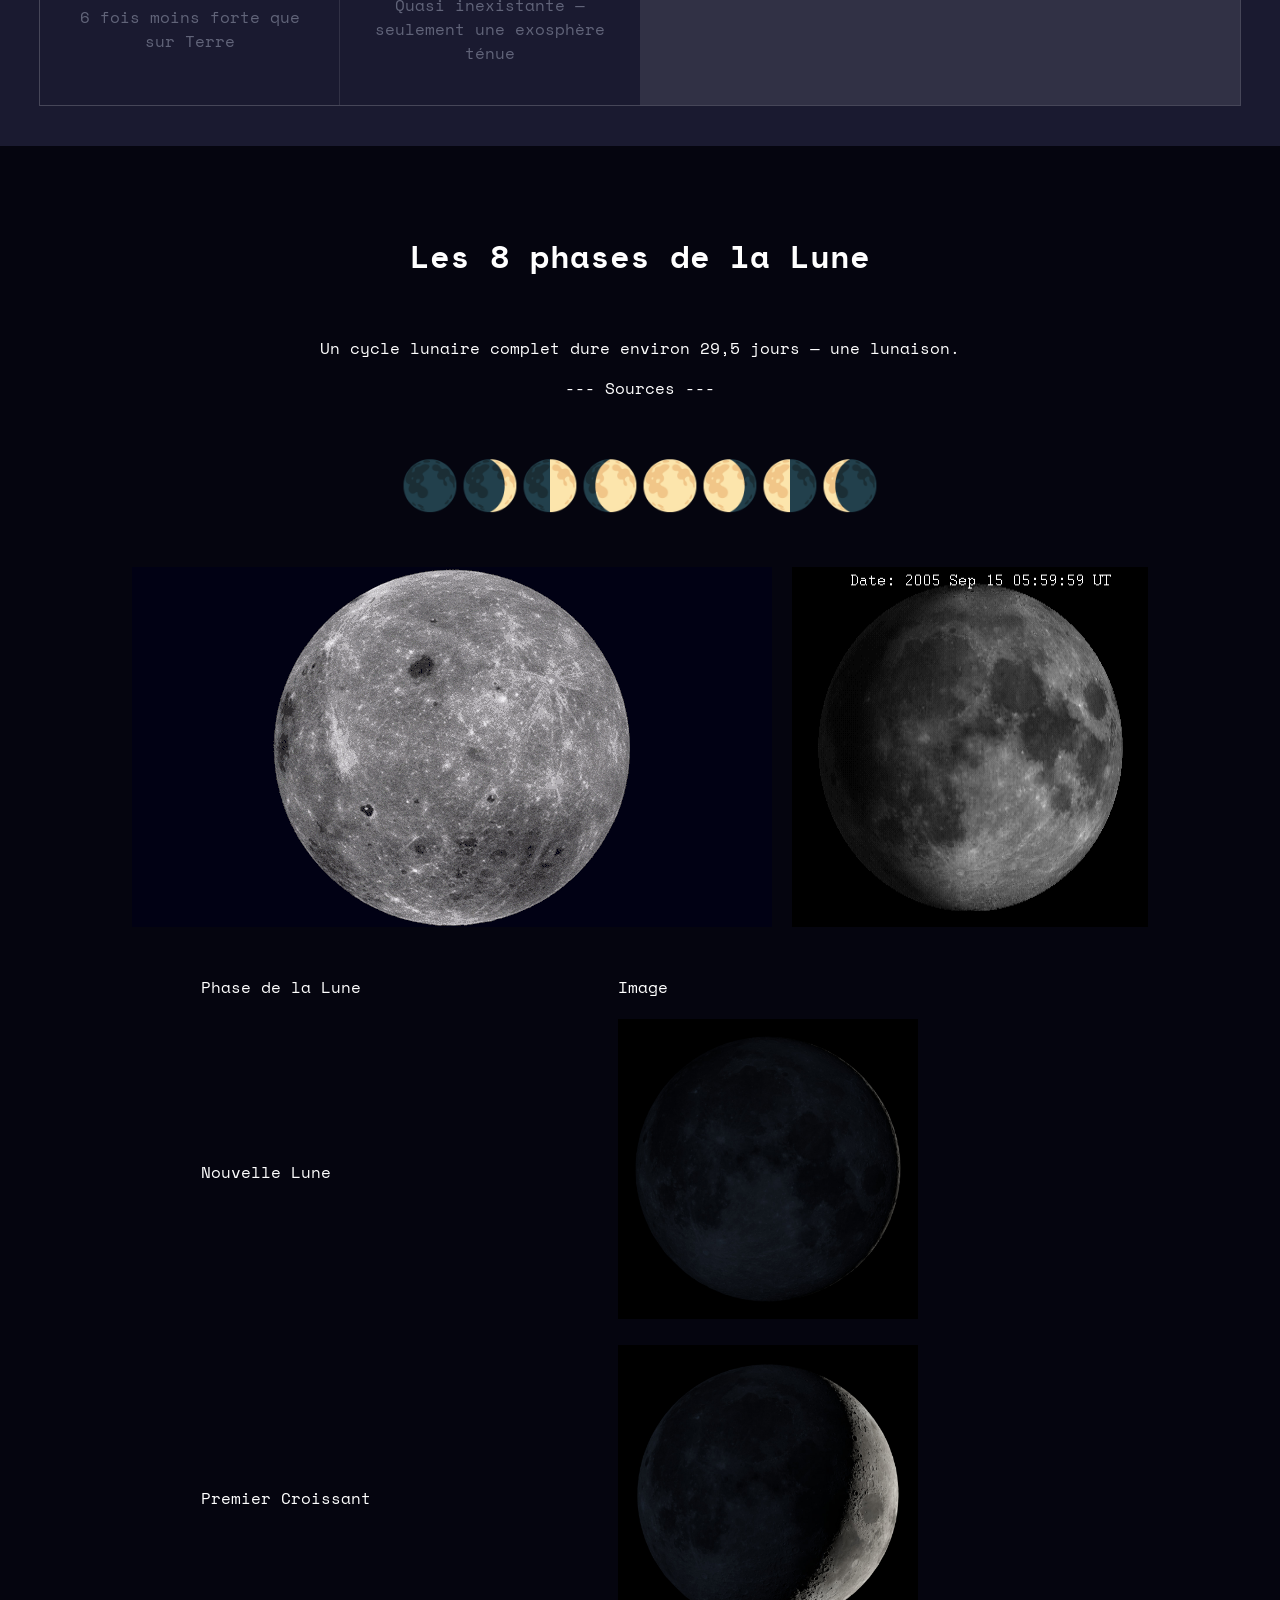
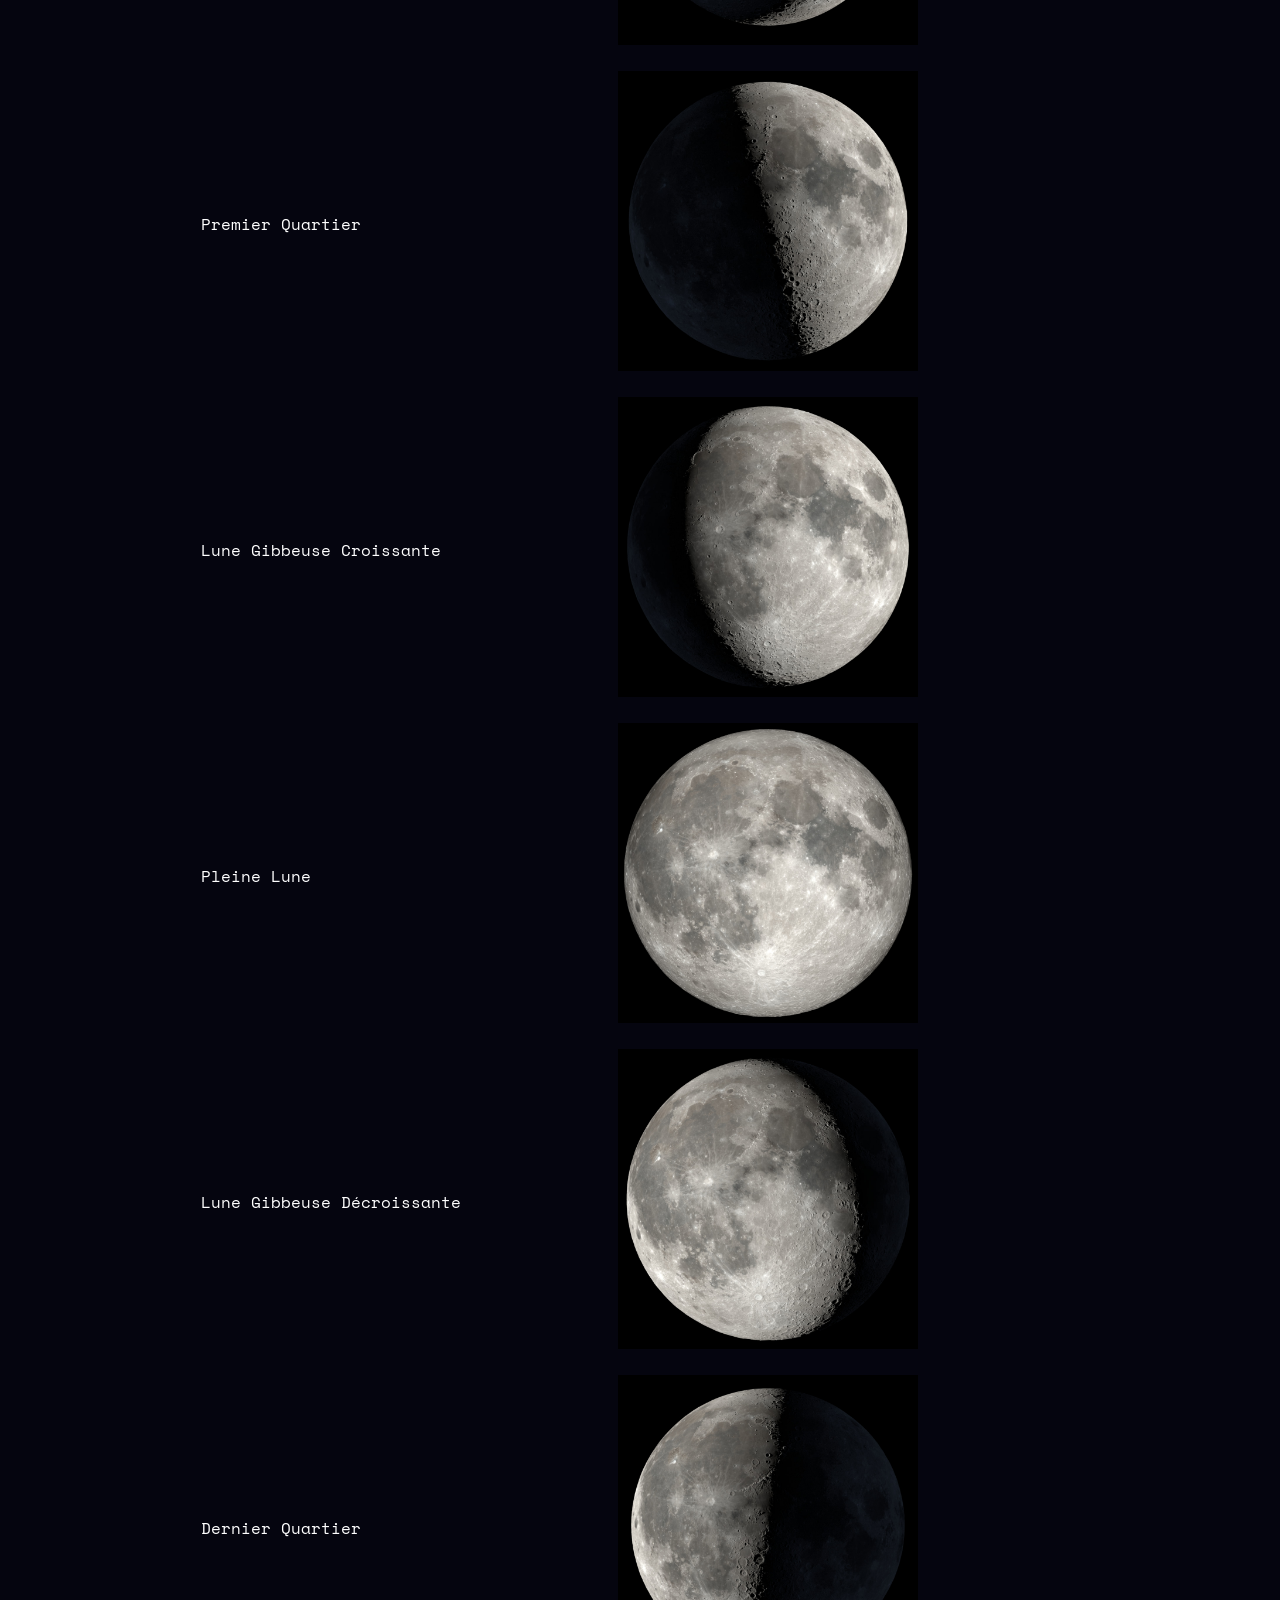
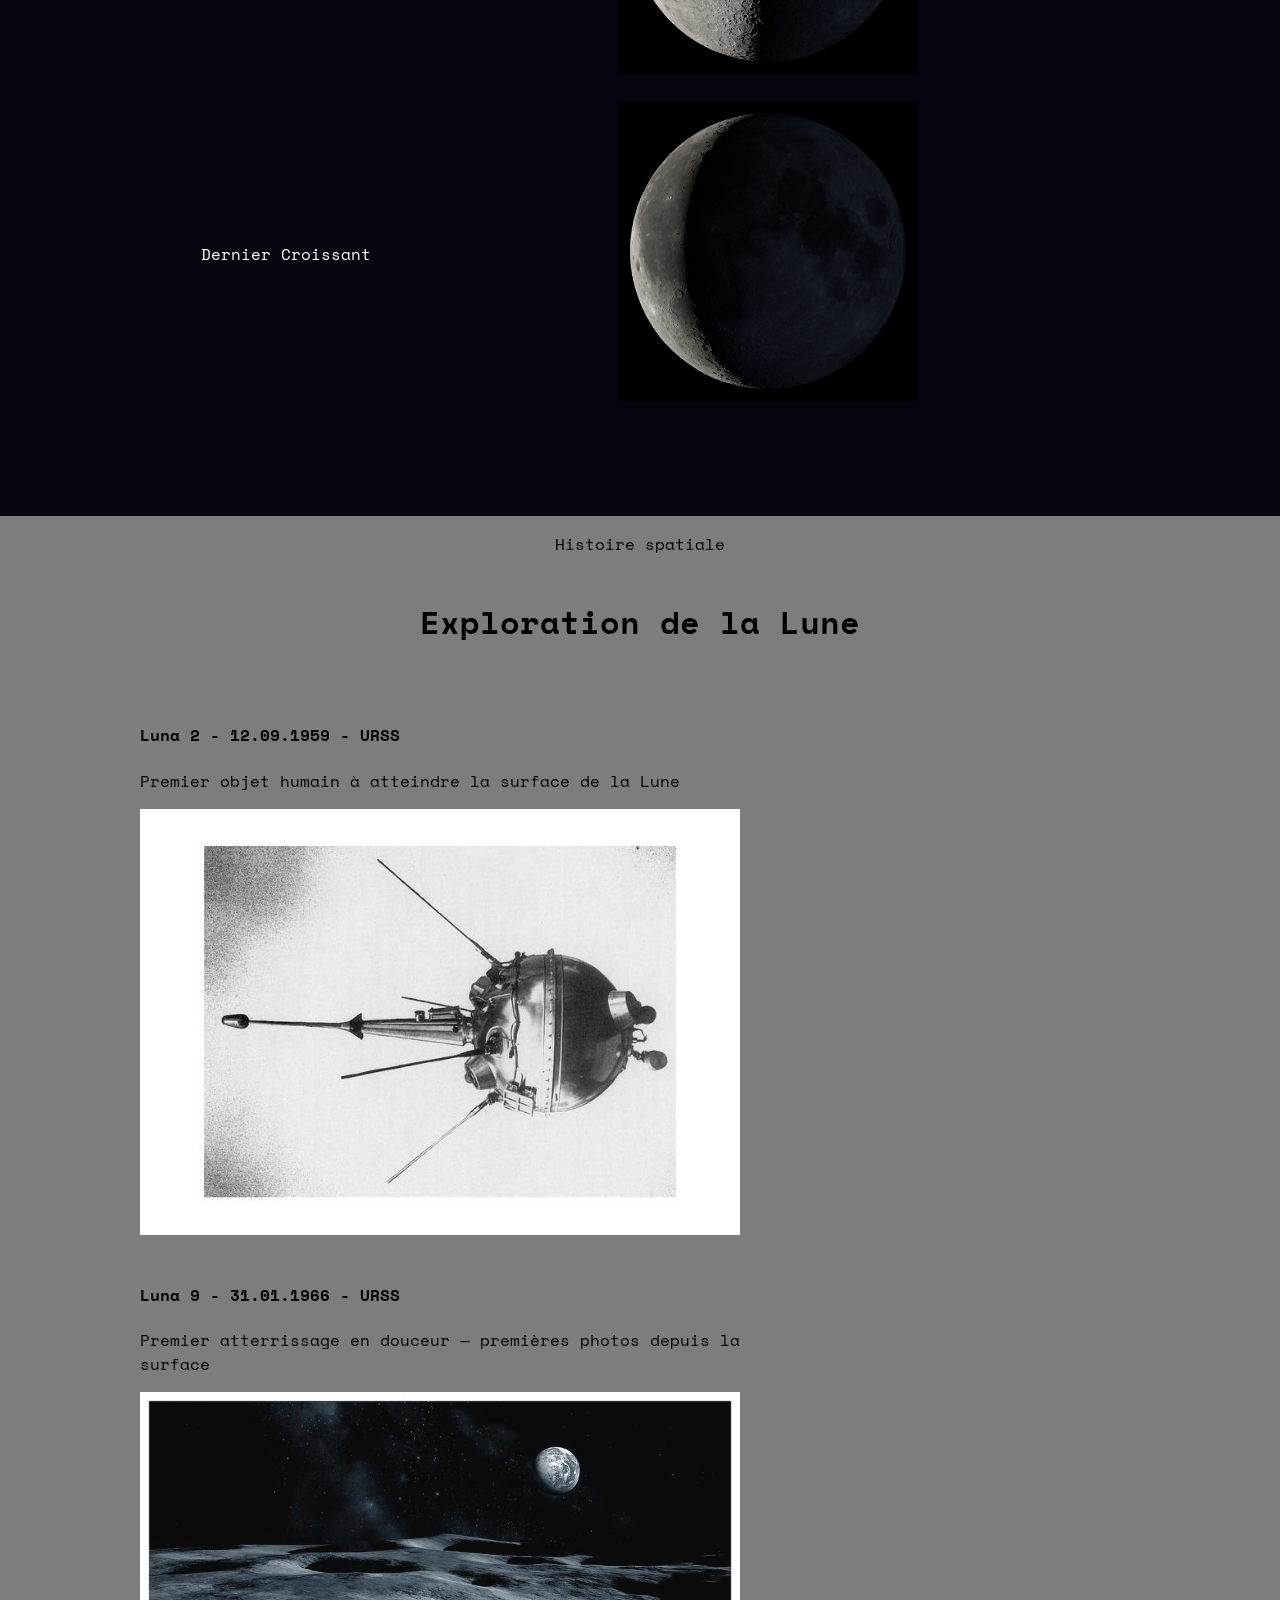
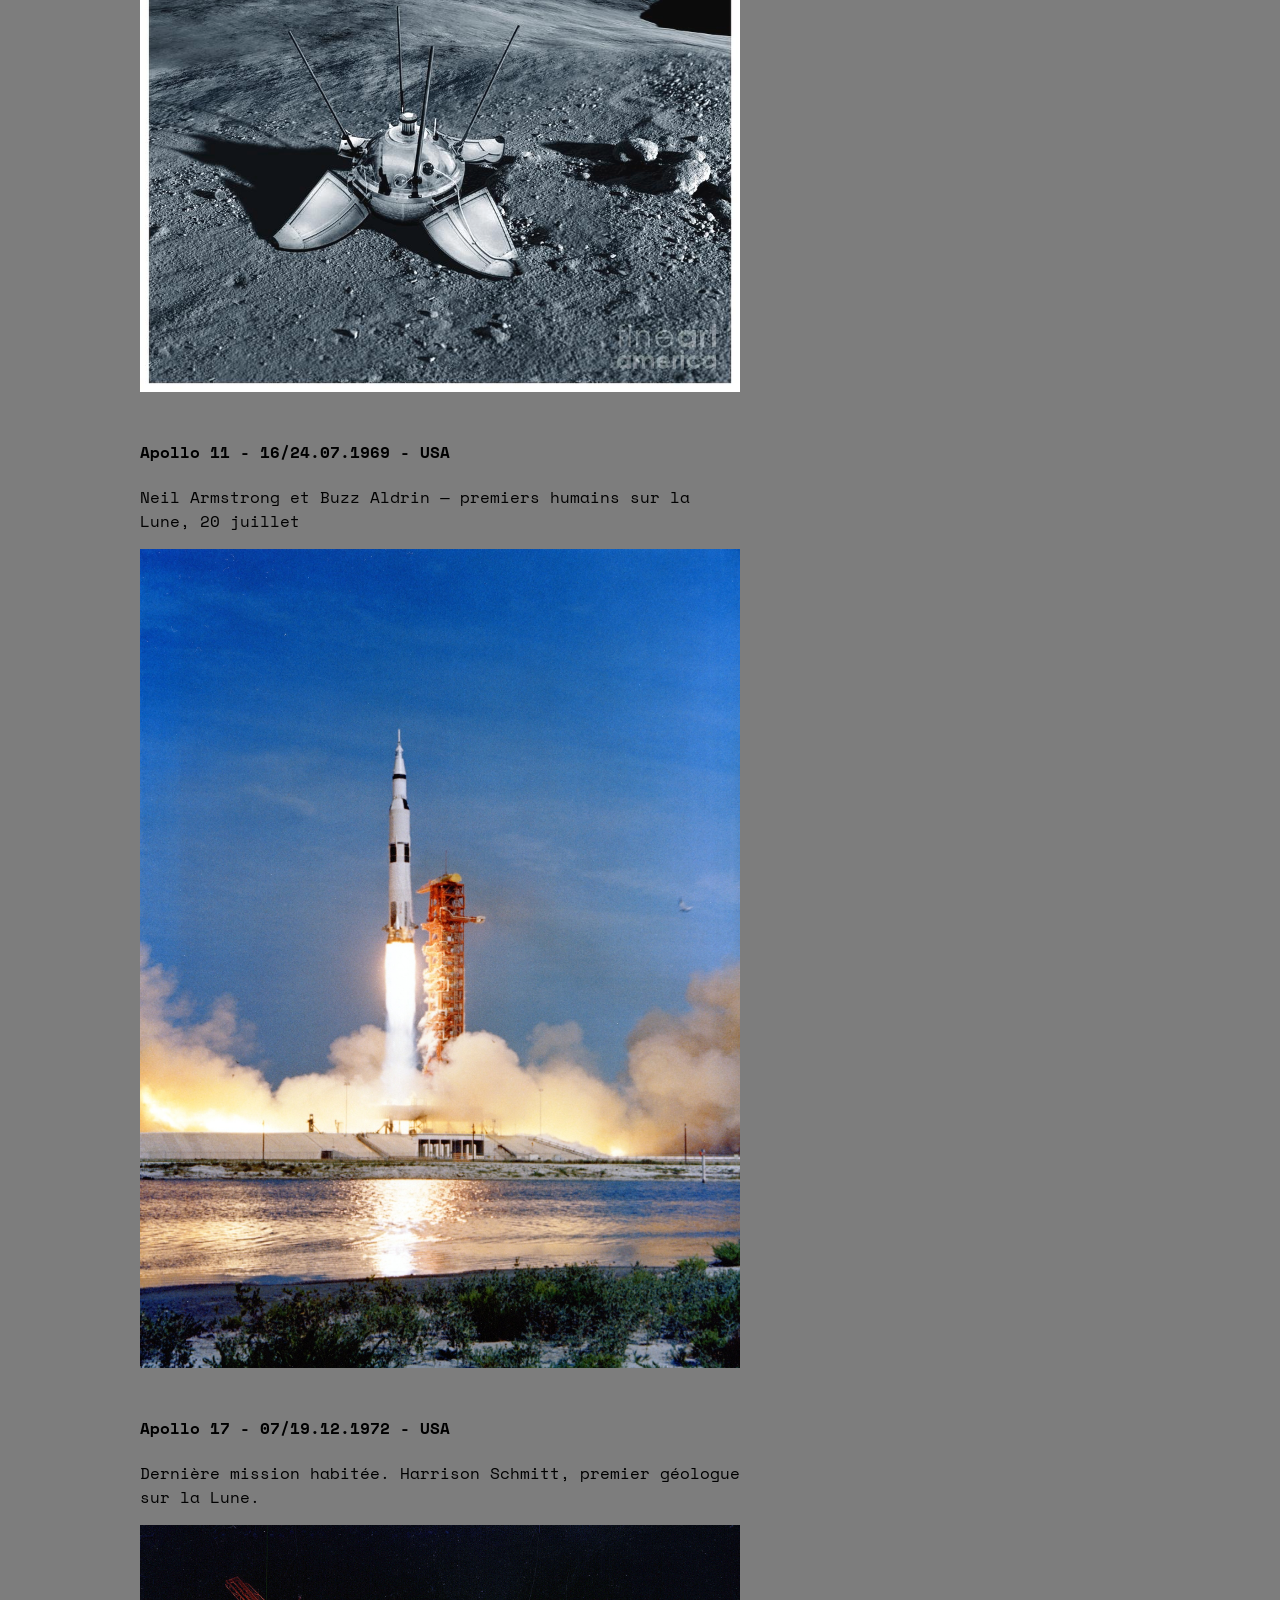
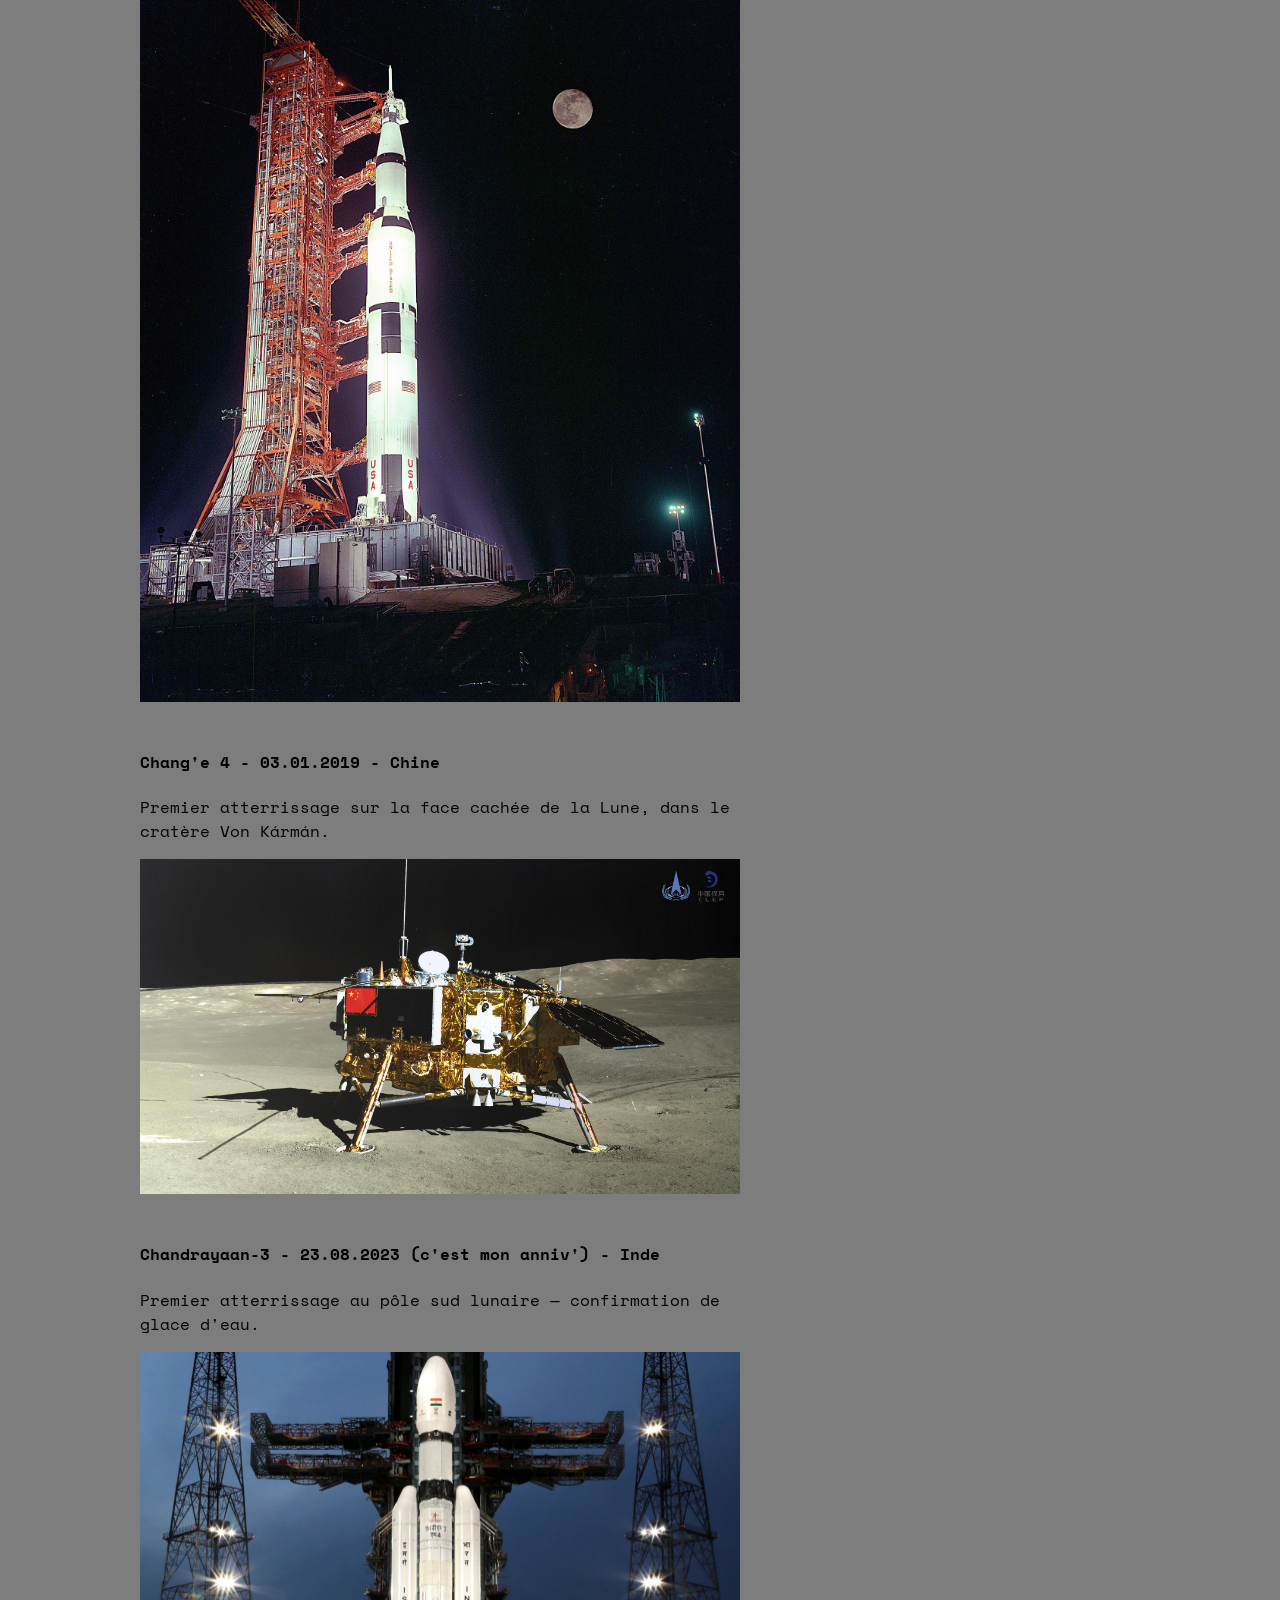
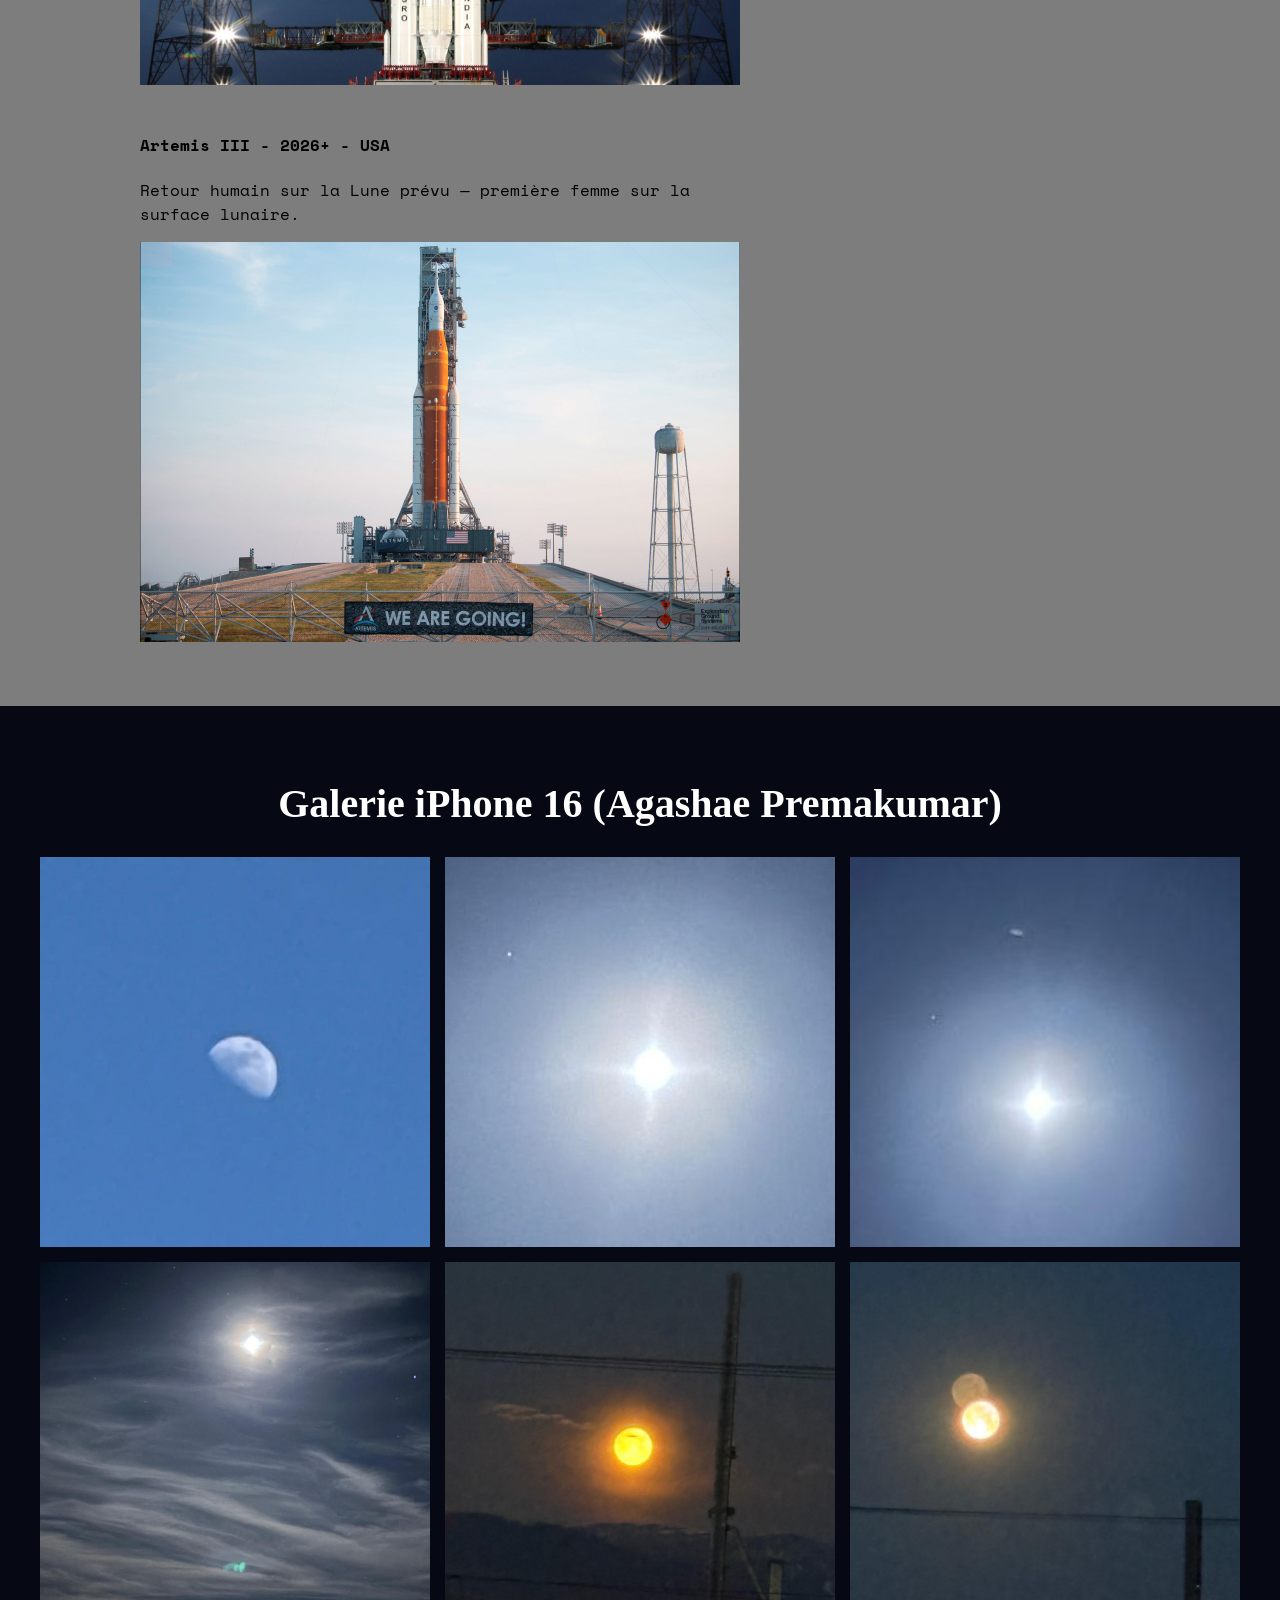
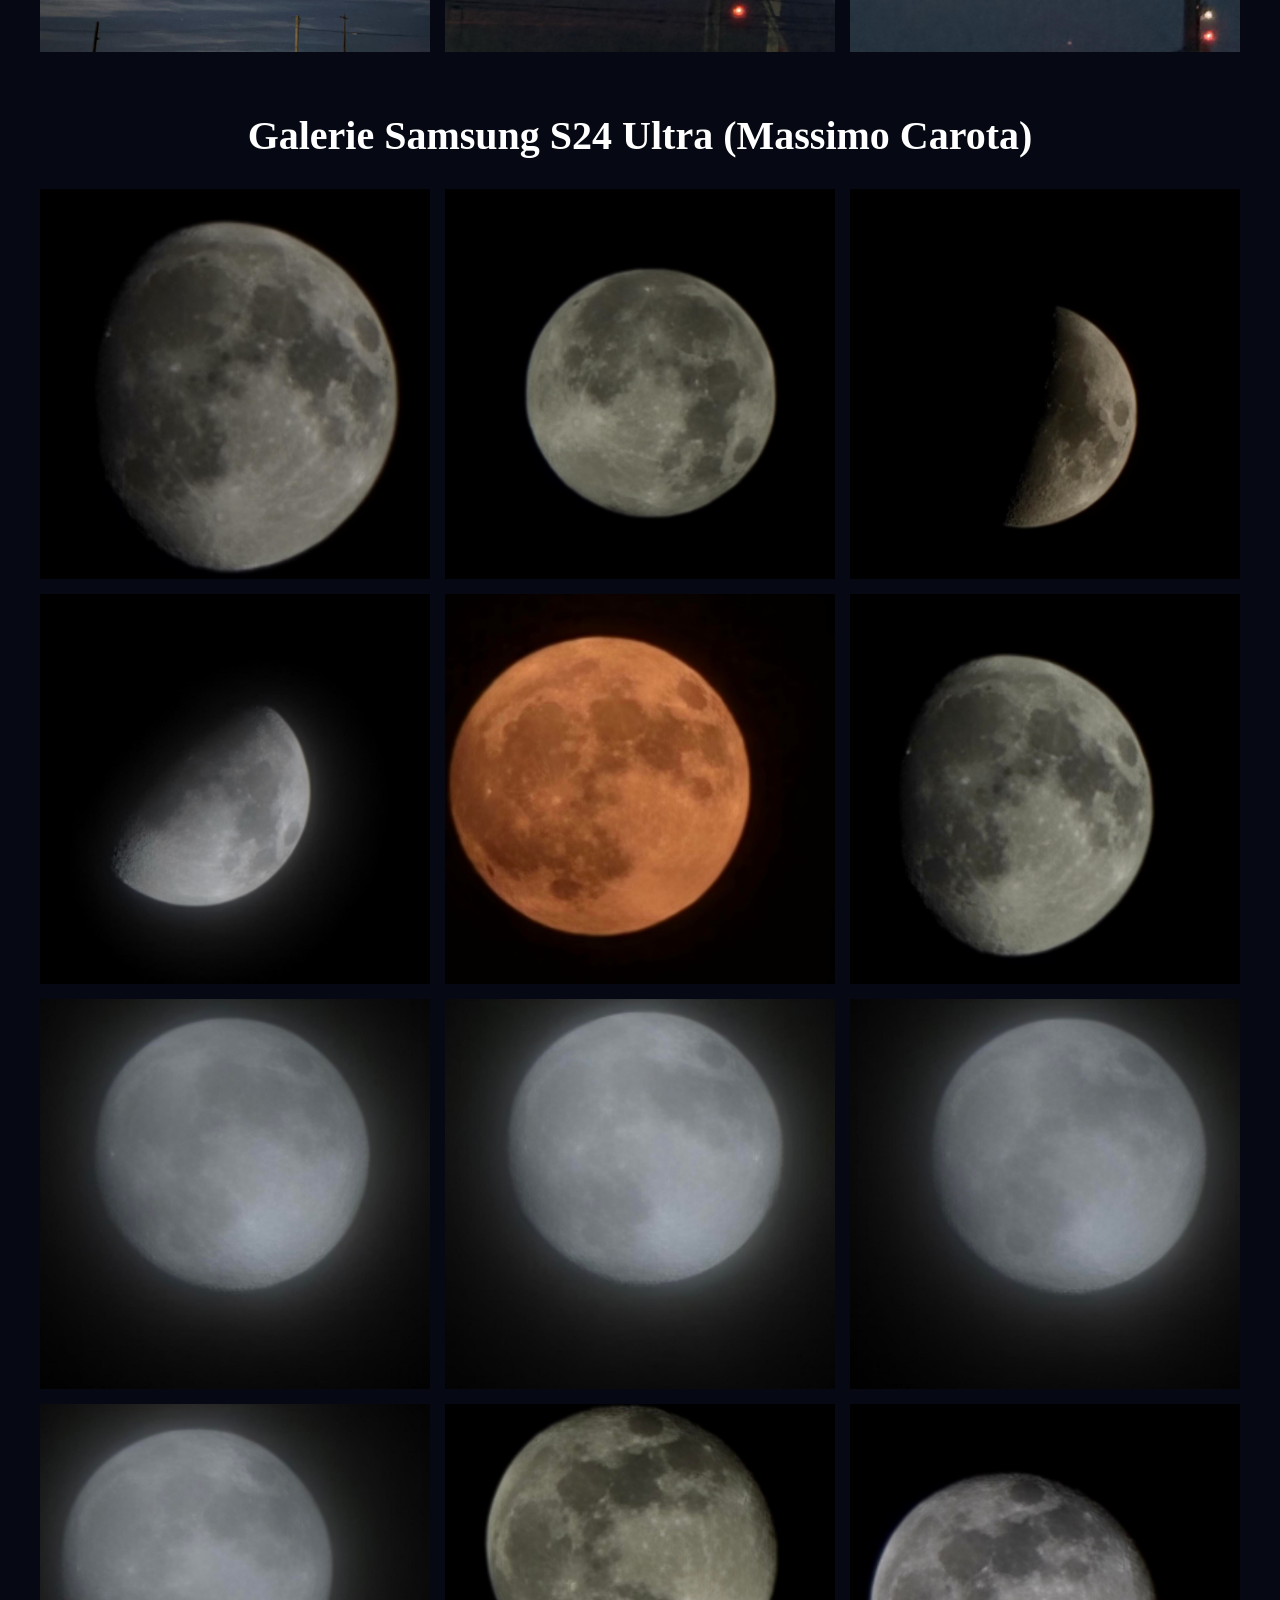
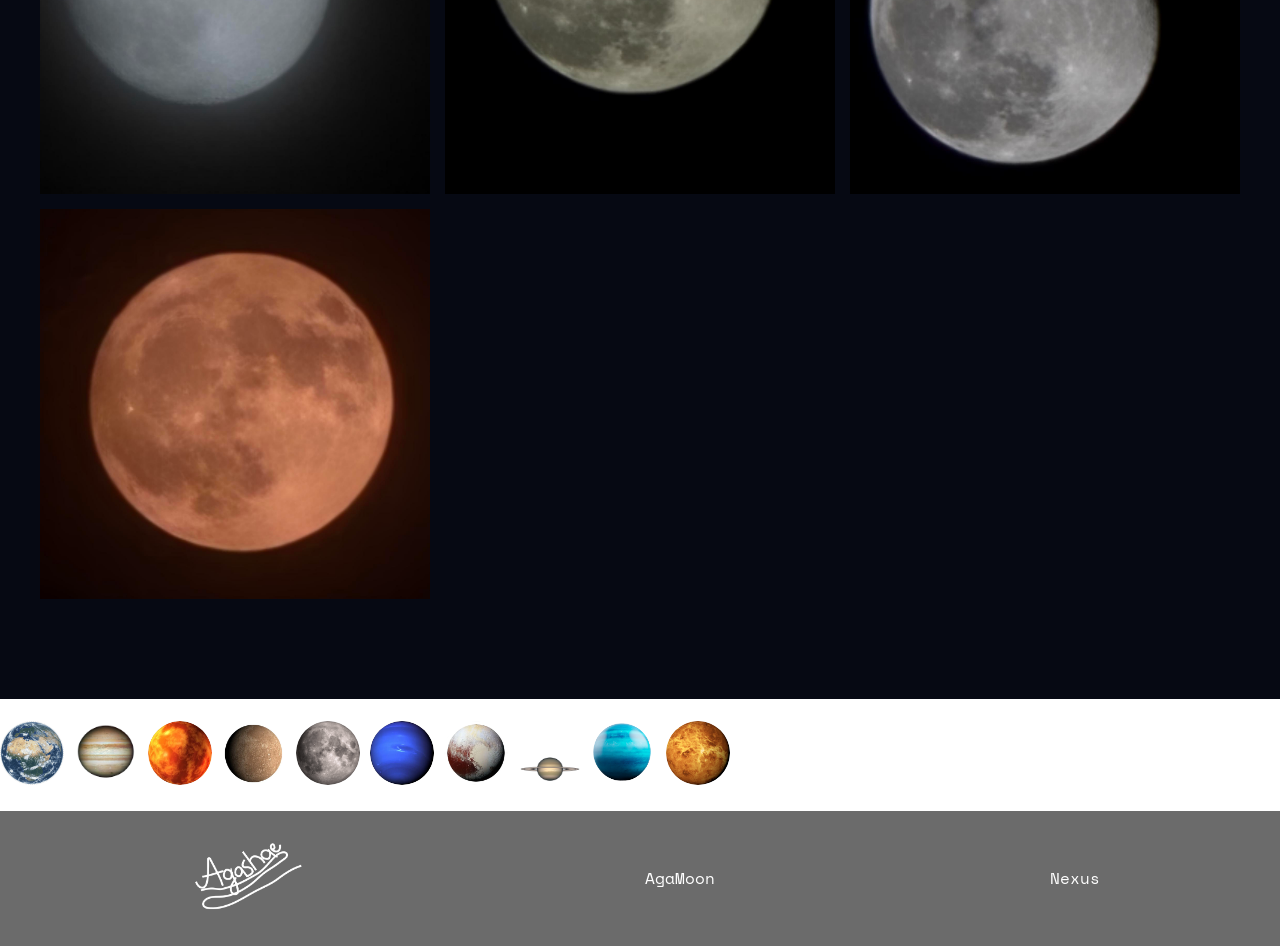
==== commit 8423336e: "update : changer url img" ====
--- a/index.html
+++ b/index.html
@@ -6,14 +6,12 @@
     <meta name="viewport" content="width=device-width, initial-scale=1.0">
     <title>AgaMoon</title>
     <link rel="stylesheet" href="accueil.css">
-    <!-- PWA -->
-    <link rel="manifest" href="../manifest.json">
+    <link rel="manifest" href="manifest.json">
     <meta name="theme-color" content="#0a0a1a">
     <meta name="apple-mobile-web-app-capable" content="yes">
     <meta name="apple-mobile-web-app-status-bar-style" content="black-translucent">
     <meta name="apple-mobile-web-app-title" content="AgaMoon">
-    <link rel="apple-touch-icon" href="../LogoWebSite.png">
-    <!--police écriture-->
+    <link rel="apple-touch-icon" href="LogoWebSite.png">
     <link href="https://fonts.googleapis.com/css2?family=Space+Mono:ital,wght@0,400;0,700;1,400;1,700&display=swap"
         rel="stylesheet">
 </head>
@@ -22,7 +20,7 @@
 
     <nav>
         <div class="logo">
-            <img src="../img/LogoWebSite.png" alt="Logo site web">
+            <img src="img/LogoWebSite.png" alt="Logo site web">
             <a href="accueil.html">AgaMoon</a>
         </div>
         <ul class="menu-horizontal">
@@ -36,7 +34,7 @@
 
 
     <section class="Presentation">
-        <img src="../img/photo-1657637760839-772d81f3e334.jpg" width="60%" alt="Lune sans fond" class="lune">
+        <img src="img/photo-1657637760839-772d81f3e334.jpg" width="60%" alt="Lune sans fond" class="lune">
 
         <div class="contenu-texte">
             <h1>AgaMoon - Découvrir la Lune 🌜</h1>
@@ -101,8 +99,8 @@
         </p>
 
         <div>
-            <img src="../img/moon-29.gif" alt="La lune en GIF" class="aura">
-            <img src="../img/8Phases/lune-libration-phases.gif" alt="lune-libration-phases" class="aura">
+            <img src="img/moon-29.gif" alt="La lune en GIF" class="aura">
+            <img src="img/8Phases/lune-libration-phases.gif" alt="lune-libration-phases" class="aura">
         </div>
 
         <table>
@@ -112,35 +110,35 @@
             </tr>
             <tr>
                 <td>Nouvelle Lune</td>
-                <td><img src="../img/8Phases/phase-nouvelle-lune.jpg" alt="phase-nouvelle-lune"></td>
+                <td><img src="img/8Phases/phase-nouvelle-lune.jpg" alt="phase-nouvelle-lune"></td>
             </tr>
             <tr>
                 <td>Premier Croissant</td>
-                <td><img src="../img/8Phases/premier-croissant.jpg" alt="phase-premier-quartier"></td>
+                <td><img src="img/8Phases/premier-croissant.jpg" alt="phase-premier-quartier"></td>
             </tr>
             <tr>
                 <td>Premier Quartier</td>
-                <td><img src="../img/8Phases/phase-premier-quartier.jpg" alt="phase-premier-quartier"></td>
+                <td><img src="img/8Phases/phase-premier-quartier.jpg" alt="phase-premier-quartier"></td>
             </tr>
             <tr>
                 <td>Lune Gibbeuse Croissante</td>
-                <td><img src="../img/8Phases/phase-gibbeuse-croissante.jpg" alt="phase-gibbeuse-croissante"></td>
+                <td><img src="img/8Phases/phase-gibbeuse-croissante.jpg" alt="phase-gibbeuse-croissante"></td>
             </tr>
             <tr>
                 <td>Pleine Lune</td>
-                <td><img src="../img/8Phases/phase-pleine-lune.jpg" alt="phase-pleine-lune"></td>
+                <td><img src="img/8Phases/phase-pleine-lune.jpg" alt="phase-pleine-lune"></td>
             </tr>
             <tr>
                 <td>Lune Gibbeuse Décroissante</td>
-                <td><img src="../img/8Phases/phase-gibbeuse-decroissante.jpg" alt="phase-gibbeuse-decroissante"></td>
+                <td><img src="img/8Phases/phase-gibbeuse-decroissante.jpg" alt="phase-gibbeuse-decroissante"></td>
             </tr>
             <tr>
                 <td>Dernier Quartier</td>
-                <td><img src="../img/8Phases/phase-dernier-quartier.jpg" alt="phase-dernier-quartier"></td>
+                <td><img src="img/8Phases/phase-dernier-quartier.jpg" alt="phase-dernier-quartier"></td>
             </tr>
             <tr>
                 <td>Dernier Croissant</td>
-                <td><img src="../img/8Phases/dernier-croissant.jpg" alt="dernier-croissant"></td>
+                <td><img src="img/8Phases/dernier-croissant.jpg" alt="dernier-croissant"></td>
             </tr>
         </table>
 
@@ -154,37 +152,37 @@
             <li>
                 <h4>Luna 2 - 12.09.1959 - URSS</h4>
                 <p>Premier objet humain à atteindre la surface de la Lune</p>
-                <img src="../img/Luna2.jpg" alt="Luna2">
+                <img src="img/Luna2.jpg" alt="Luna2">
             </li>
             <li>
                 <h4>Luna 9 - 31.01.1966 - URSS</h4>
                 <p>Premier atterrissage en douceur — premières photos depuis la surface</p>
-                <img src="../img/Luna9.jpg" alt="Luna9">
+                <img src="img/Luna9.jpg" alt="Luna9">
             </li>
             <li>
                 <h4>Apollo 11 - 16/24.07.1969 - USA</h4>
                 <p>Neil Armstrong et Buzz Aldrin — premiers humains sur la Lune, 20 juillet</p>
-                <img src="../img/Apollo11.jpg" alt="Apollo11">
+                <img src="img/Apollo11.jpg" alt="Apollo11">
             </li>
             <li>
                 <h4>Apollo 17 - 07/19.12.1972 - USA</h4>
                 <p>Dernière mission habitée. Harrison Schmitt, premier géologue sur la Lune.</p>
-                <img src="../img/Apollo17.jpg" alt="Apollo 17">
+                <img src="img/Apollo17.jpg" alt="Apollo 17">
             </li>
             <li>
                 <h4>Chang'e 4 - 03.01.2019 - Chine</h4>
                 <p>Premier atterrissage sur la face cachée de la Lune, dans le cratère Von Kármán.</p>
-                <img src="../img/Chang'e 4.jpg" alt="Chang'e 4">
+                <img src="img/Chang'e 4.jpg" alt="Chang'e 4">
             </li>
             <li>
                 <h4>Chandrayaan-3 - 23.08.2023 (c'est mon anniv') - Inde</h4>
                 <p>Premier atterrissage au pôle sud lunaire — confirmation de glace d'eau.</p>
-                <img src="../img/Chandrayaan-3.jpg" alt="Chandrayaan-3">
+                <img src="img/Chandrayaan-3.jpg" alt="Chandrayaan-3">
             </li>
             <li>
                 <h4>Artemis III - 2026+ - USA</h4>
                 <p>Retour humain sur la Lune prévu — première femme sur la surface lunaire.</p>
-                <img src="../img/artemis-3.jpg" alt="Artemis III">
+                <img src="img/artemis-3.jpg" alt="Artemis III">
             </li>
         </ul>
 
@@ -195,52 +193,52 @@
         <div class="galerie-container">
             <h2>Galerie iPhone 16 (Agashae Premakumar)</h2>
             <div class="galerie-grid">
-                <div class="item panorama"><img src="../img/MoonPhotos/Agashae/026-06-03_Quartier_Jour_CielBleu.png.jpeg" alt="Quartier Jour Ciel Bleu"></div>
-                <div class="item verticale"><img src="../img/MoonPhotos/Agashae/2026-06-03_Lune_Brillante_Halo.png.jpeg" alt="Lune Brillante Halo"></div>
-                <div class="item"><img src="../img/MoonPhotos/Agashae/2026-06-03_Lune_Fenetre.png.jpeg" alt="Lune Fenetre"></div>
-                <div class="item"><img src="../img/MoonPhotos/Agashae/2026-06-03_Lune_Nuages_Effet.png.jpeg" alt="Lune Nuages Effet"></div>
-                <div class="item large"><img src="../img/MoonPhotos/Agashae/2026-06-03_Pleine_Orange_Poteau.png.jpeg" alt="Pleine Orange Poteau"></div>
-                <div class="item"><img src="../img/MoonPhotos/Agashae/2026-06-03_Pleine_Reflet.png.jpeg" alt="Pleine Reflet"></div>
+                <div class="item panorama"><img src="img/MoonPhotos/Agashae/026-06-03_Quartier_Jour_CielBleu.png.jpeg" alt="Quartier Jour Ciel Bleu"></div>
+                <div class="item verticale"><img src="img/MoonPhotos/Agashae/2026-06-03_Lune_Brillante_Halo.png.jpeg" alt="Lune Brillante Halo"></div>
+                <div class="item"><img src="img/MoonPhotos/Agashae/2026-06-03_Lune_Fenetre.png.jpeg" alt="Lune Fenetre"></div>
+                <div class="item"><img src="img/MoonPhotos/Agashae/2026-06-03_Lune_Nuages_Effet.png.jpeg" alt="Lune Nuages Effet"></div>
+                <div class="item large"><img src="img/MoonPhotos/Agashae/2026-06-03_Pleine_Orange_Poteau.png.jpeg" alt="Pleine Orange Poteau"></div>
+                <div class="item"><img src="img/MoonPhotos/Agashae/2026-06-03_Pleine_Reflet.png.jpeg" alt="Pleine Reflet"></div>
             </div>
         </div>
 
         <div class="galerie-container">
             <h2>Galerie Samsung S24 Ultra (Massimo Carota)</h2>
             <div class="galerie-grid">
-                <div class="item panorama"><img src="../img/MoonPhotos/Massimo/2026-06-05_Gibbeuse_Detaillee_01.png.jpg" alt="Gibbeuse Detaillee 01"></div>
-                <div class="item verticale"><img src="../img/MoonPhotos/Massimo/2026-06-05_Pleine_Claire_01.png.jpg" alt="Pleine Claire 01"></div>
-                <div class="item"><img src="../img/MoonPhotos/Massimo/2026-06-05_Croissant.png.jpg" alt="Croissant"></div>
-                <div class="item"><img src="../img/MoonPhotos/Massimo/2026-06-05_Quartier.png.jpg" alt="Quartier"></div>
-                <div class="item large"><img src="../img/MoonPhotos/Massimo/2026-06-05_Pleine_Rousse_01.png.jpg" alt="Pleine Rousse 01"></div>
-                <div class="item"><img src="../img/MoonPhotos/Massimo/2026-06-05_Gibbeuse_Detaillee_02.png.jpg" alt="Gibbeuse Detaillee 02"></div>
-                <div class="item"><img src="../img/MoonPhotos/Massimo/2026-06-05_Pleine_Brumeux_01.png.jpg" alt="Pleine Brumeux 01"></div>
-                <div class="item"><img src="../img/MoonPhotos/Massimo/2026-06-05_Pleine_Brumeux_02.png.jpg" alt="Pleine Brumeux 02"></div>
-                <div class="item"><img src="../img/MoonPhotos/Massimo/2026-06-05_Pleine_Brumeux_03.png.jpg" alt="Pleine Brumeux 03"></div>
-                <div class="item"><img src="../img/MoonPhotos/Massimo/2026-06-05_Pleine_Brumeux_04.png.jpg" alt="Pleine Brumeux 04"></div>
-                <div class="item"><img src="../img/MoonPhotos/Massimo/2026-06-05_Pleine_Claire_02.png.jpg" alt="Pleine Claire 02"></div>
-                <div class="item"><img src="../img/MoonPhotos/Massimo/2026-06-05_Pleine_Claire_03.png.jpg" alt="Pleine Claire 03"></div>
-                <div class="item"><img src="../img/MoonPhotos/Massimo/2026-06-05_Pleine_Rousse_02.png.jpg" alt="Pleine Rousse 02"></div>
+                <div class="item panorama"><img src="img/MoonPhotos/Massimo/2026-06-05_Gibbeuse_Detaillee_01.png.jpg" alt="Gibbeuse Detaillee 01"></div>
+                <div class="item verticale"><img src="img/MoonPhotos/Massimo/2026-06-05_Pleine_Claire_01.png.jpg" alt="Pleine Claire 01"></div>
+                <div class="item"><img src="img/MoonPhotos/Massimo/2026-06-05_Croissant.png.jpg" alt="Croissant"></div>
+                <div class="item"><img src="img/MoonPhotos/Massimo/2026-06-05_Quartier.png.jpg" alt="Quartier"></div>
+                <div class="item large"><img src="img/MoonPhotos/Massimo/2026-06-05_Pleine_Rousse_01.png.jpg" alt="Pleine Rousse 01"></div>
+                <div class="item"><img src="img/MoonPhotos/Massimo/2026-06-05_Gibbeuse_Detaillee_02.png.jpg" alt="Gibbeuse Detaillee 02"></div>
+                <div class="item"><img src="img/MoonPhotos/Massimo/2026-06-05_Pleine_Brumeux_01.png.jpg" alt="Pleine Brumeux 01"></div>
+                <div class="item"><img src="img/MoonPhotos/Massimo/2026-06-05_Pleine_Brumeux_02.png.jpg" alt="Pleine Brumeux 02"></div>
+                <div class="item"><img src="img/MoonPhotos/Massimo/2026-06-05_Pleine_Brumeux_03.png.jpg" alt="Pleine Brumeux 03"></div>
+                <div class="item"><img src="img/MoonPhotos/Massimo/2026-06-05_Pleine_Brumeux_04.png.jpg" alt="Pleine Brumeux 04"></div>
+                <div class="item"><img src="img/MoonPhotos/Massimo/2026-06-05_Pleine_Claire_02.png.jpg" alt="Pleine Claire 02"></div>
+                <div class="item"><img src="img/MoonPhotos/Massimo/2026-06-05_Pleine_Claire_03.png.jpg" alt="Pleine Claire 03"></div>
+                <div class="item"><img src="img/MoonPhotos/Massimo/2026-06-05_Pleine_Rousse_02.png.jpg" alt="Pleine Rousse 02"></div>
             </div>
         </div>
     </section>
 
 
     <div class="animation-container">
-        <img src="../img/Transparent/earth.png" class="roulant" alt="Terre qui roule">
-        <img src="../img/Transparent/Jupiter.png" class="roulant" alt="Jupiter qui roule">
-        <img src="../img/Transparent/Mars.webp" class="roulant" alt="Mars qui roule">
-        <img src="../img/Transparent/Mercure.webp" class="roulant" alt="Mercure qui roule">
-        <img src="../img/Transparent/MoonTransparent.png" class="roulant" alt="Lune qui roule">
-        <img src="../img/Transparent/Neptune.webp" class="roulant" alt="Neptune qui roule">
-        <img src="../img/Transparent/Pluton.webp" class="roulant" alt="Pluton qui roule">
-        <img src="../img/Transparent/Saturn_from_Hubble.png" class="roulant" alt="Saturne qui roule">
-        <img src="../img/Transparent/Uranus.png" class="roulant" alt="Uranus qui roule">
-        <img src="../img/Transparent/Venus-PNG-Background.png" class="roulant" alt="Vénus qui roule">
+        <img src="img/Transparent/earth.png" class="roulant" alt="Terre qui roule">
+        <img src="img/Transparent/Jupiter.png" class="roulant" alt="Jupiter qui roule">
+        <img src="img/Transparent/Mars.webp" class="roulant" alt="Mars qui roule">
+        <img src="img/Transparent/Mercure.webp" class="roulant" alt="Mercure qui roule">
+        <img src="img/Transparent/MoonTransparent.png" class="roulant" alt="Lune qui roule">
+        <img src="img/Transparent/Neptune.webp" class="roulant" alt="Neptune qui roule">
+        <img src="img/Transparent/Pluton.webp" class="roulant" alt="Pluton qui roule">
+        <img src="img/Transparent/Saturn_from_Hubble.png" class="roulant" alt="Saturne qui roule">
+        <img src="img/Transparent/Uranus.png" class="roulant" alt="Uranus qui roule">
+        <img src="img/Transparent/Venus-PNG-Background.png" class="roulant" alt="Vénus qui roule">
     </div>
 
 
     <footer>
-        <img src="../img/LogoWebSite.png" alt="Logo site web">
+        <img src="img/LogoWebSite.png" alt="Logo site web">
         <a href="accueil.html">AgaMoon</a>
         <a href="">Nexus</a>
     </footer>
@@ -249,7 +247,7 @@
         if ("serviceWorker" in navigator) {
             window.addEventListener("load", () => {
                 navigator.serviceWorker
-                    .register("../service-worker.js")
+                    .register("service-worker.js")
                     .then((reg) => console.log("[PWA] Service Worker enregistré :", reg.scope))
                     .catch((err) => console.error("[PWA] Erreur :", err));
             });
@@ -258,4 +256,4 @@
 
 </body>
 
-</html>
+</html>
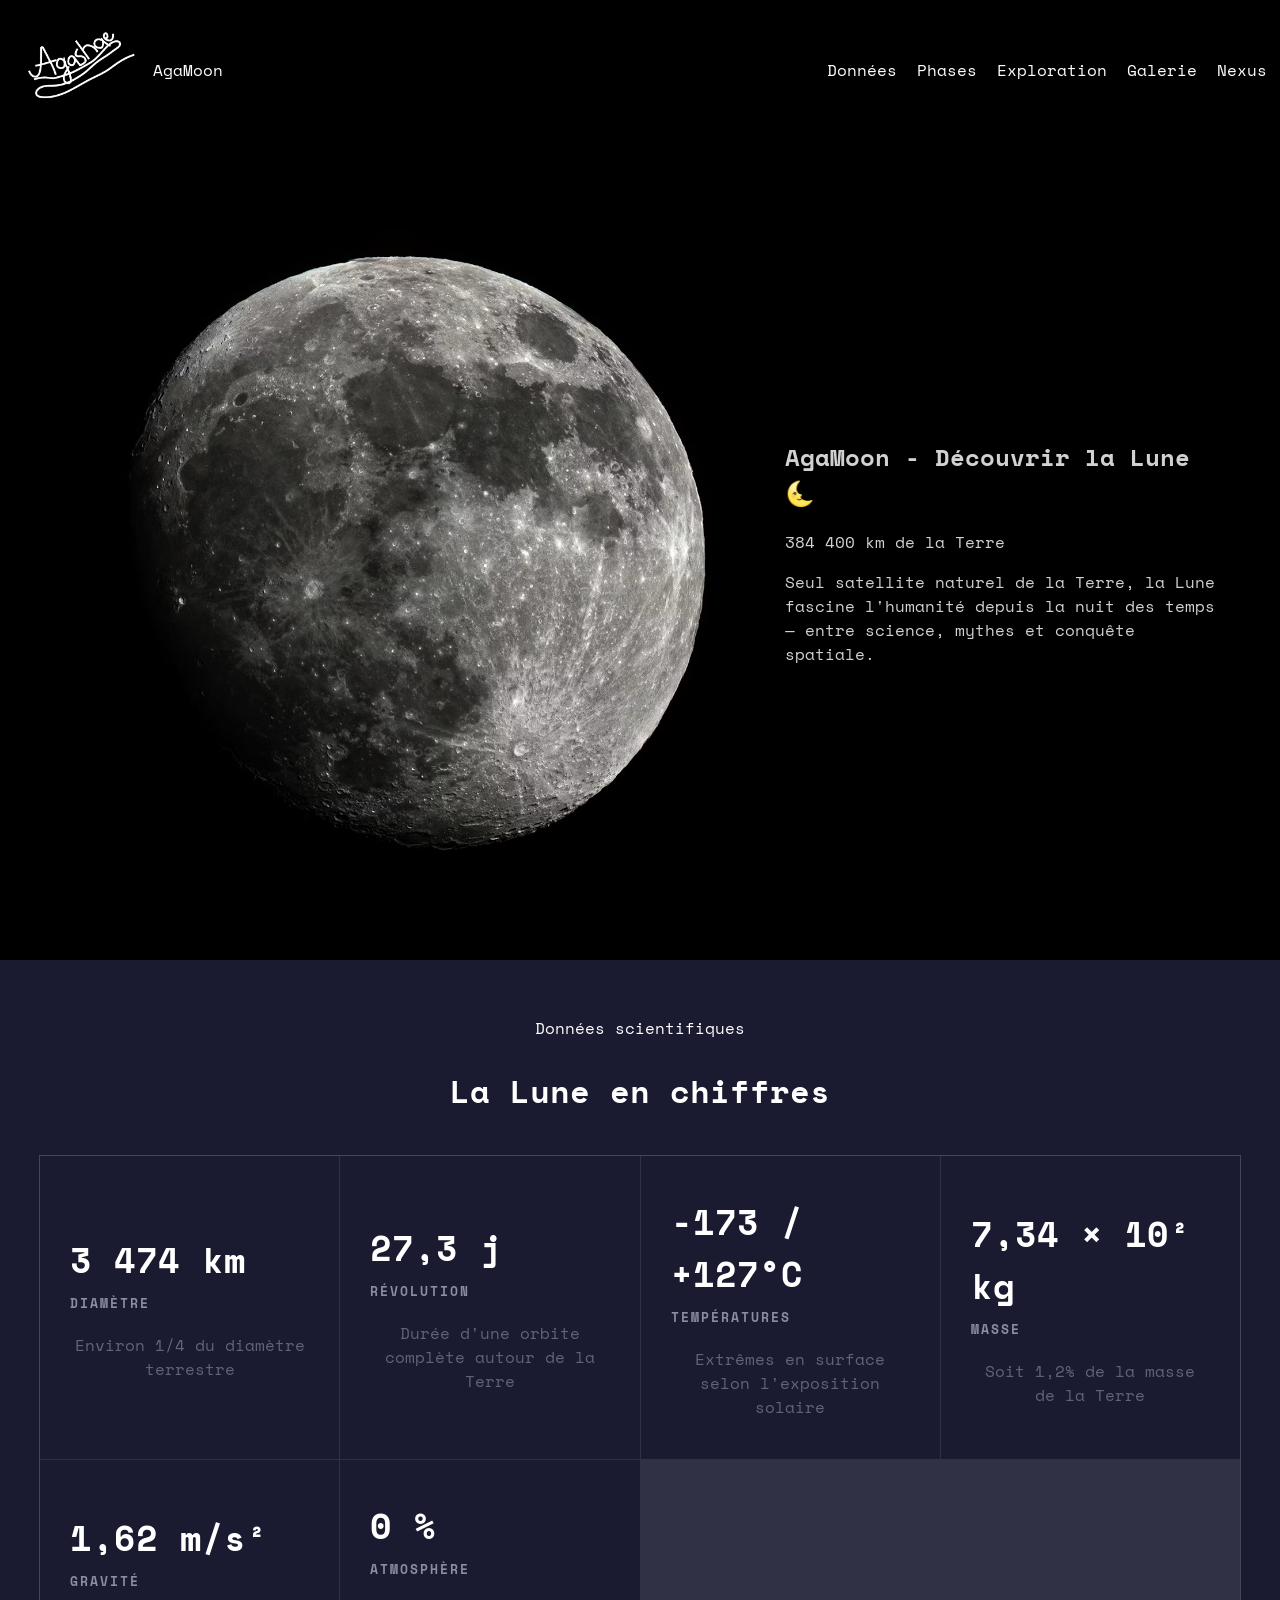
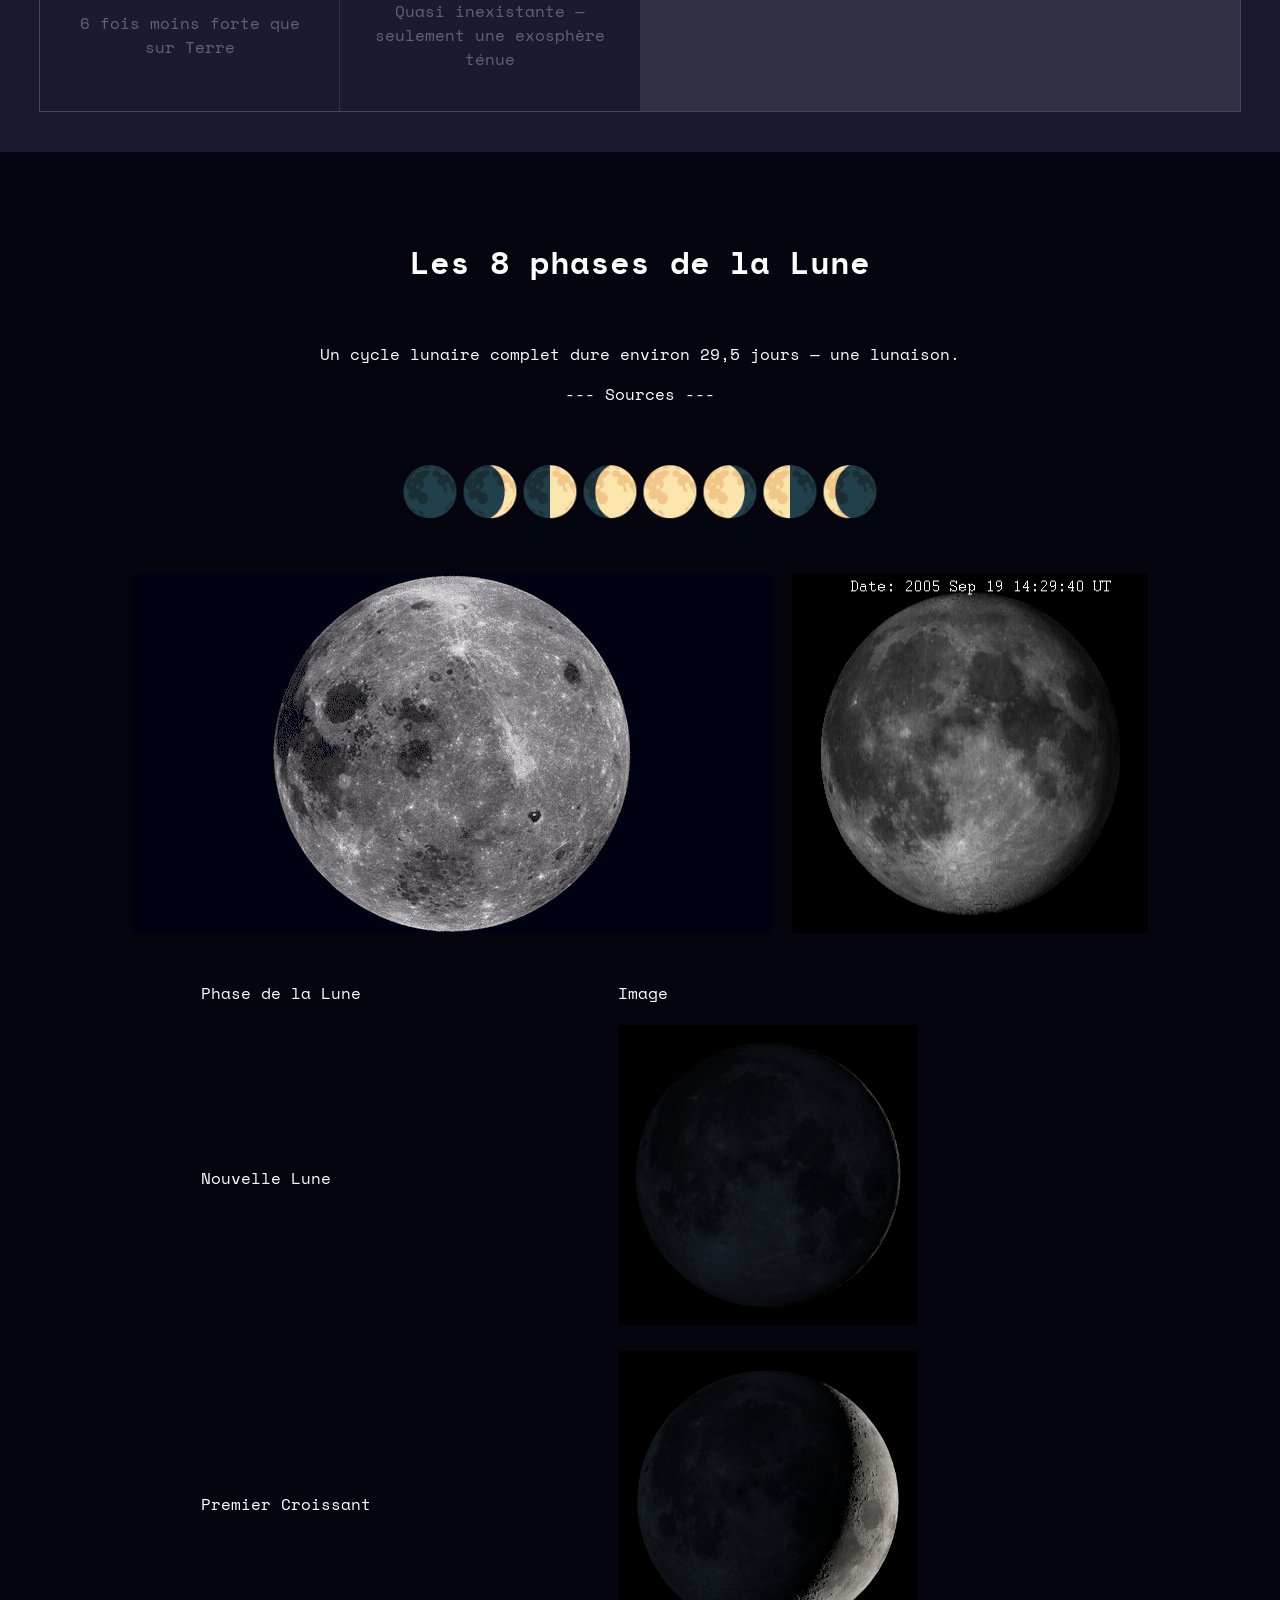
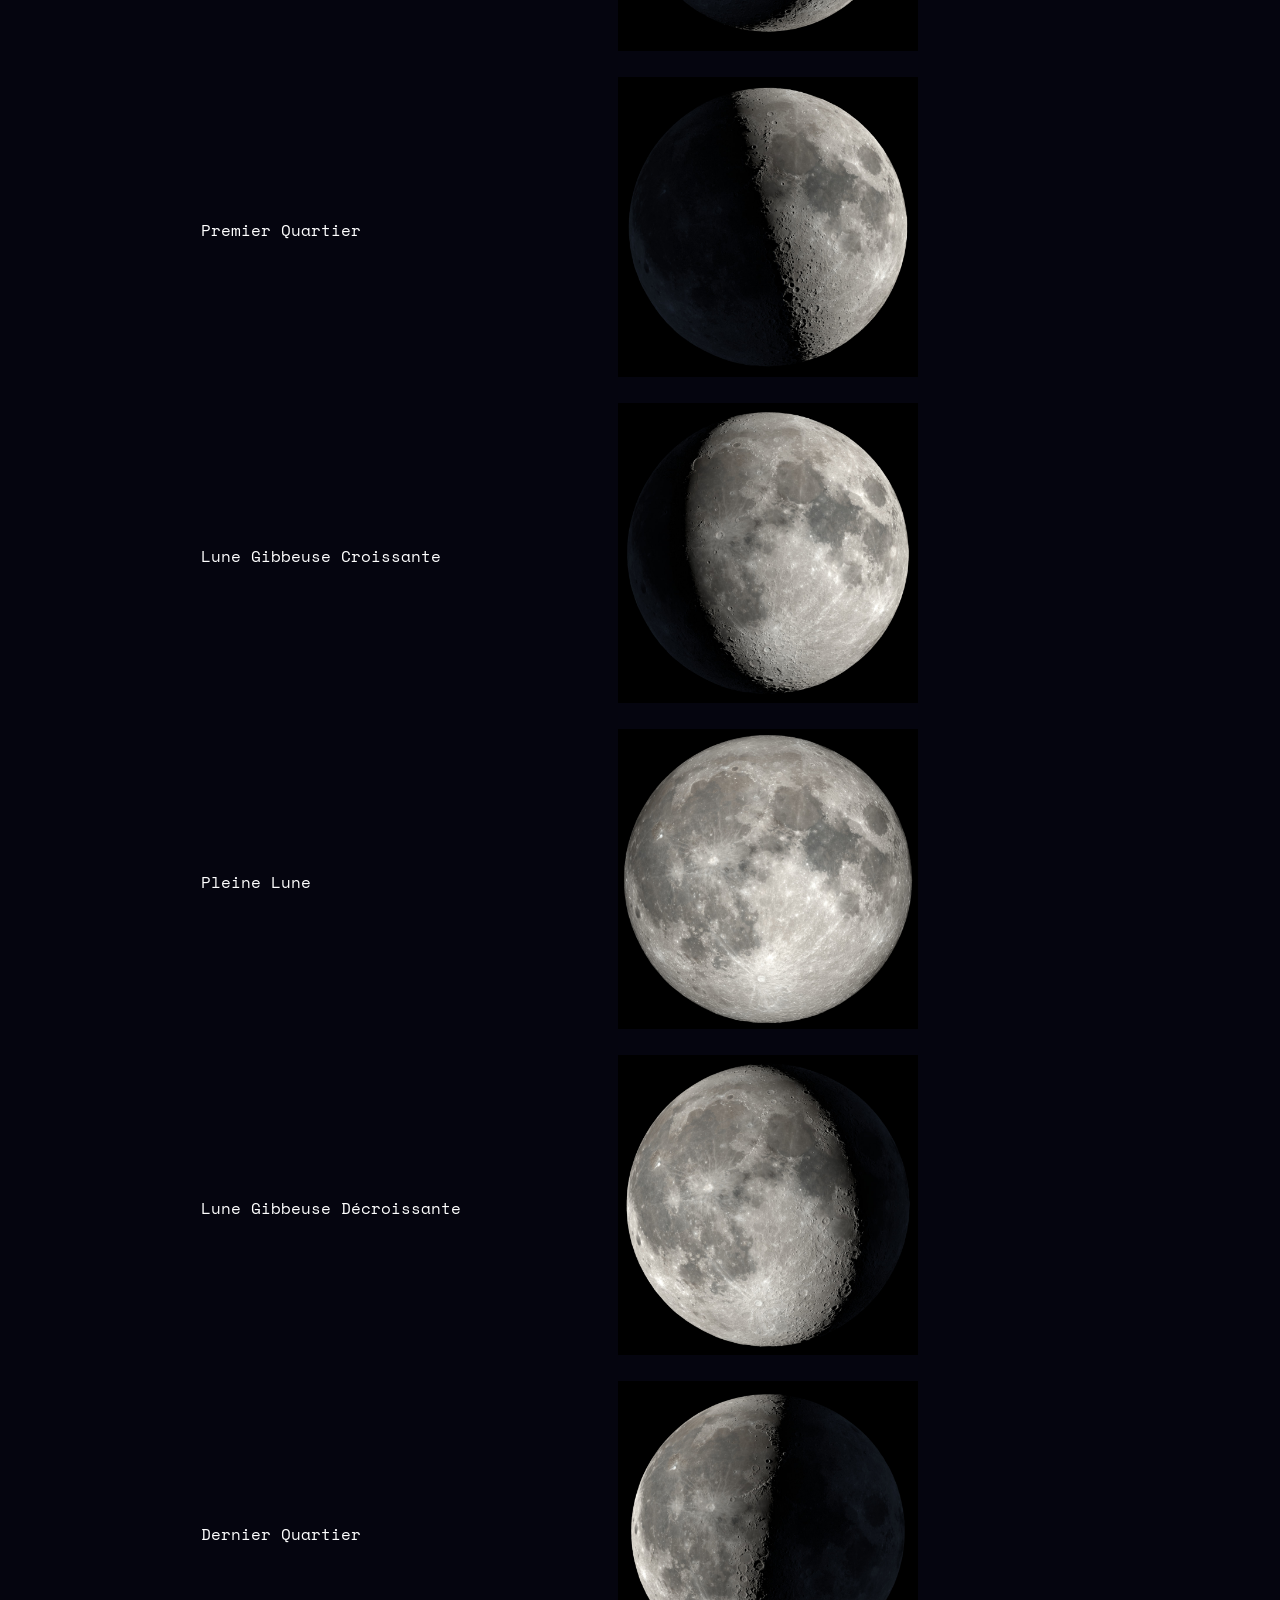
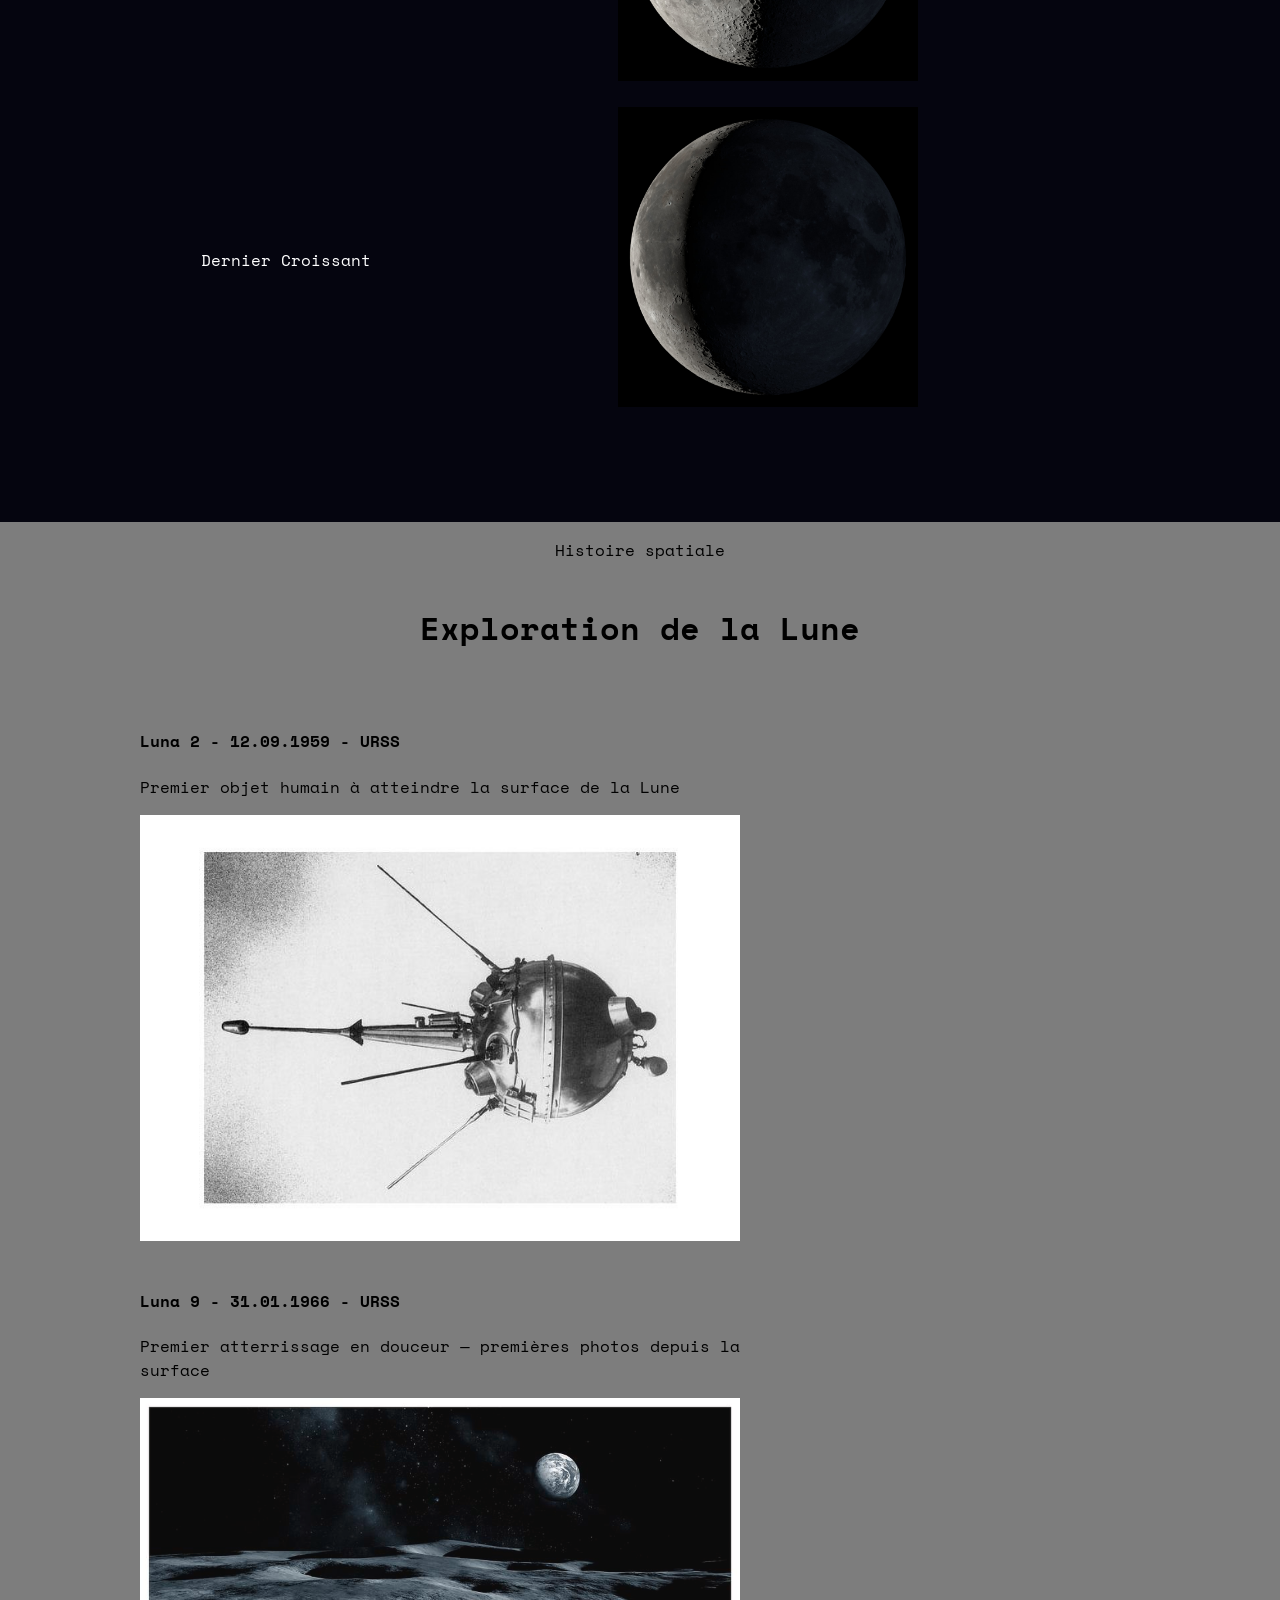
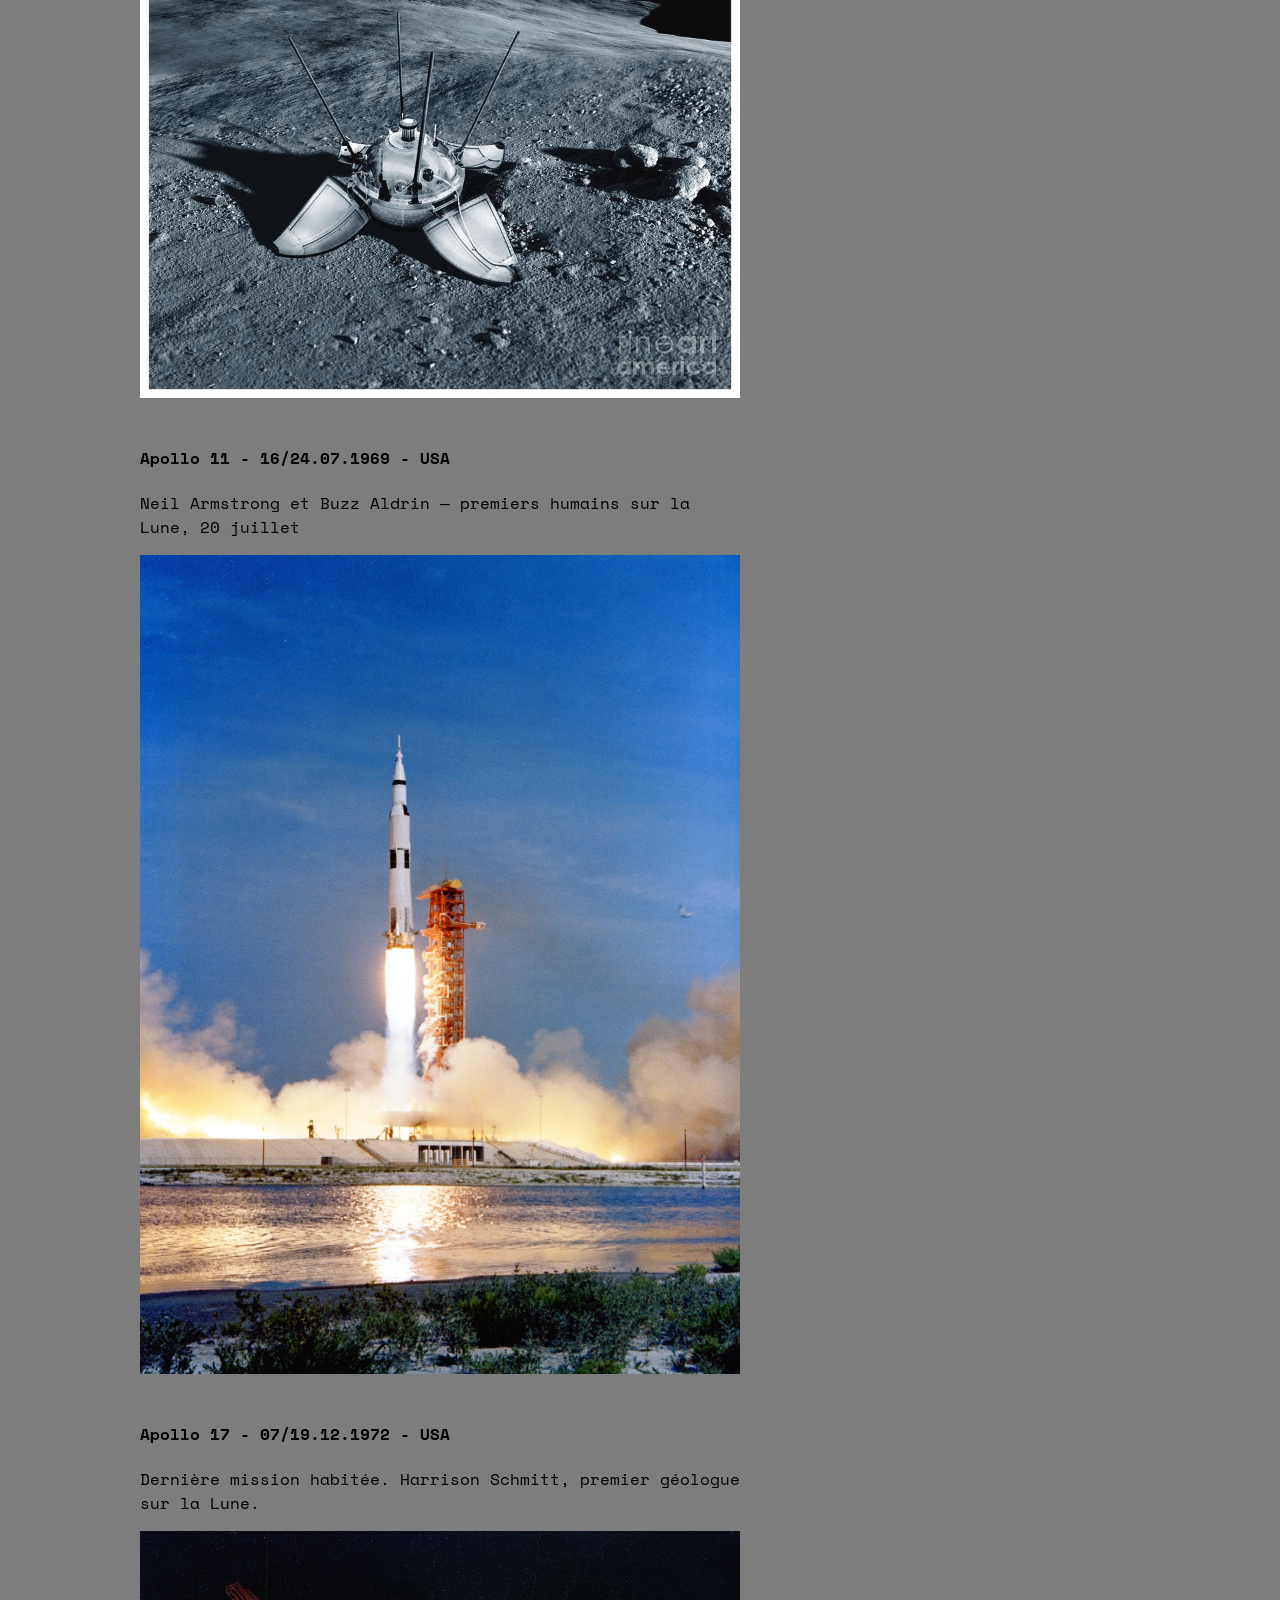
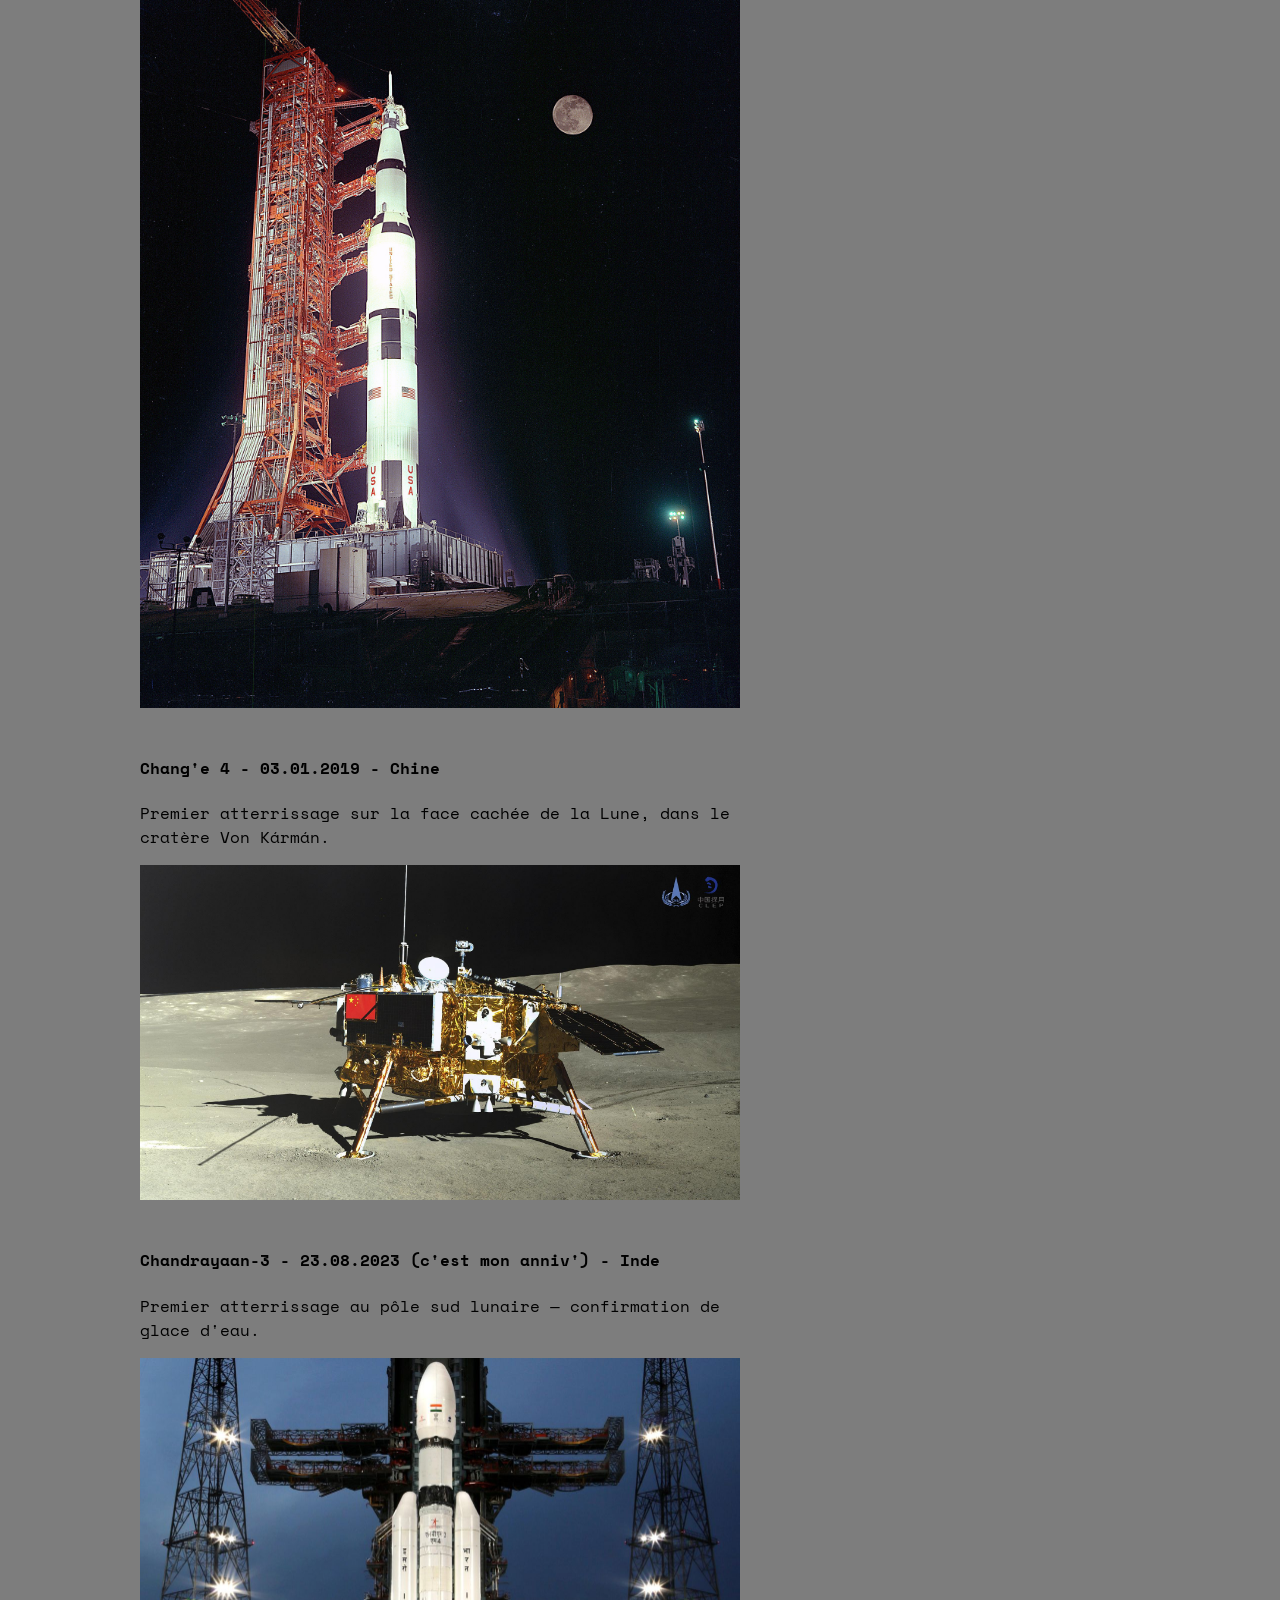
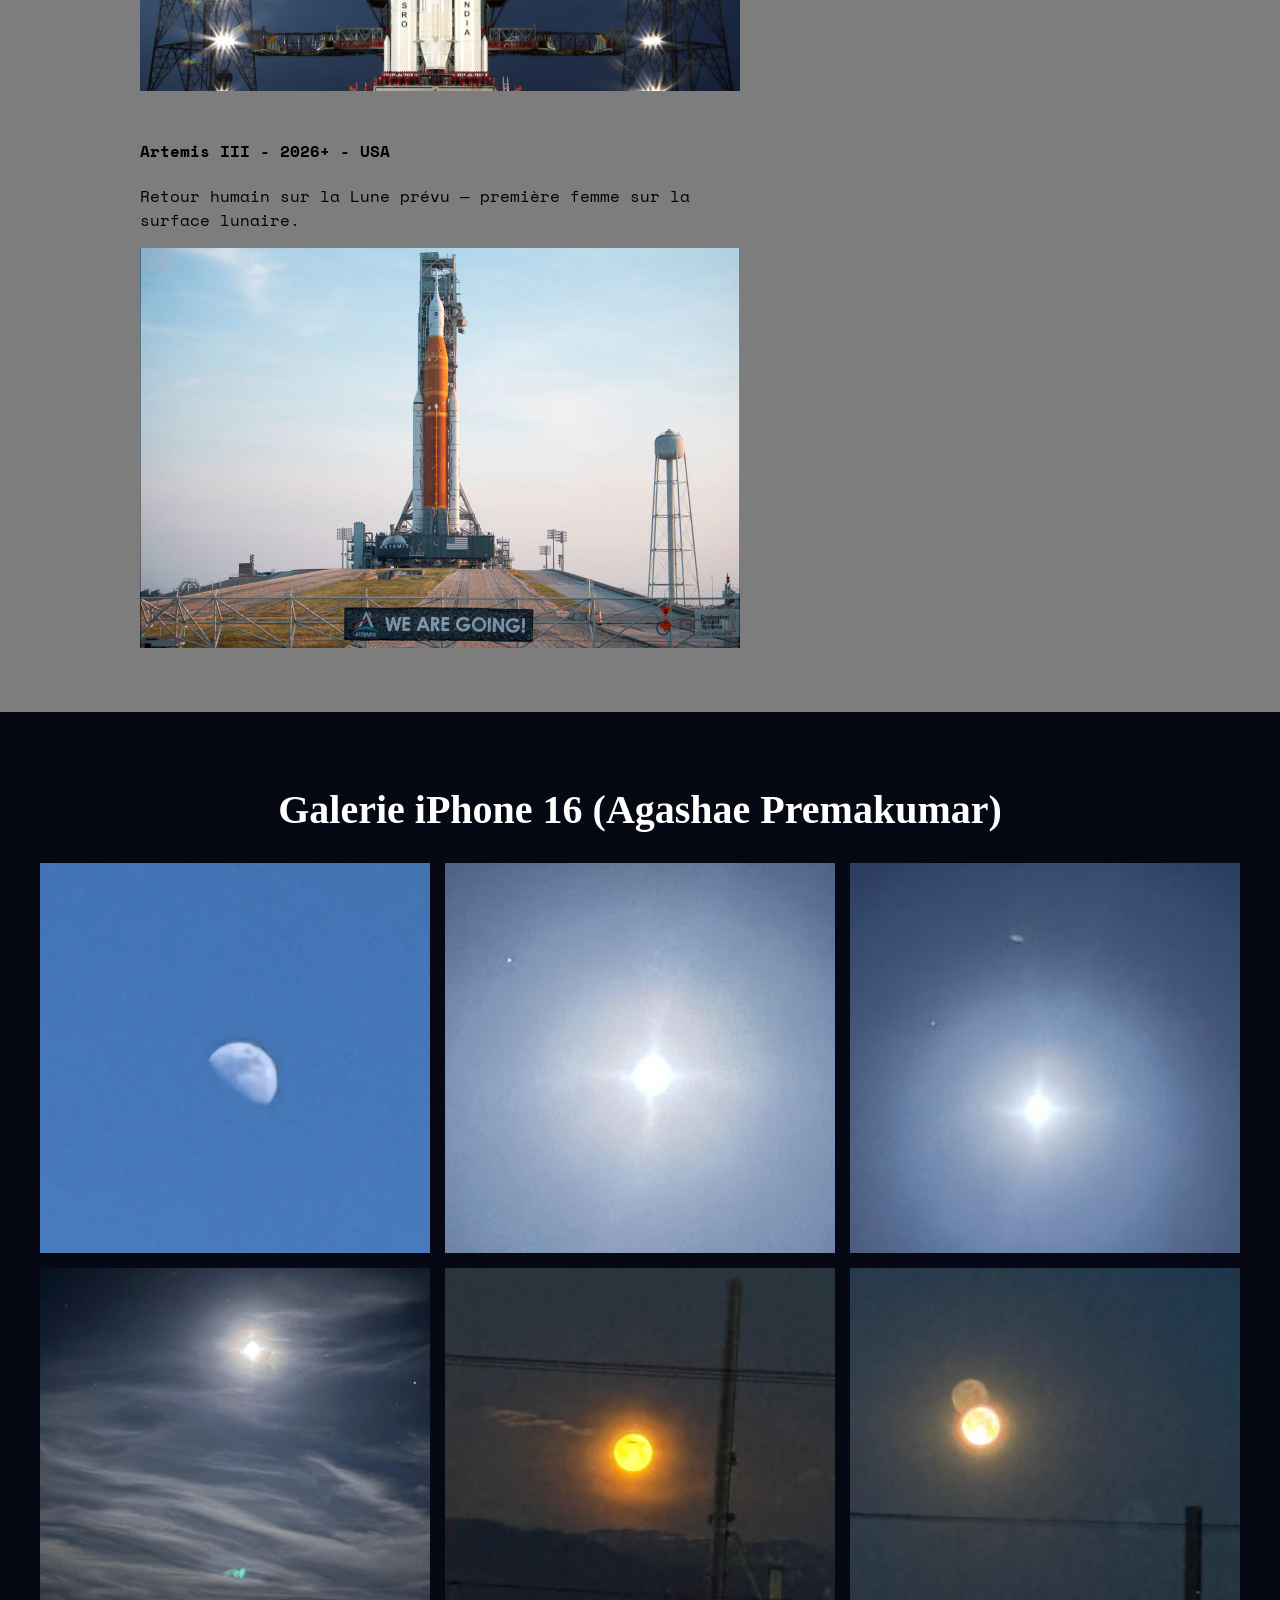
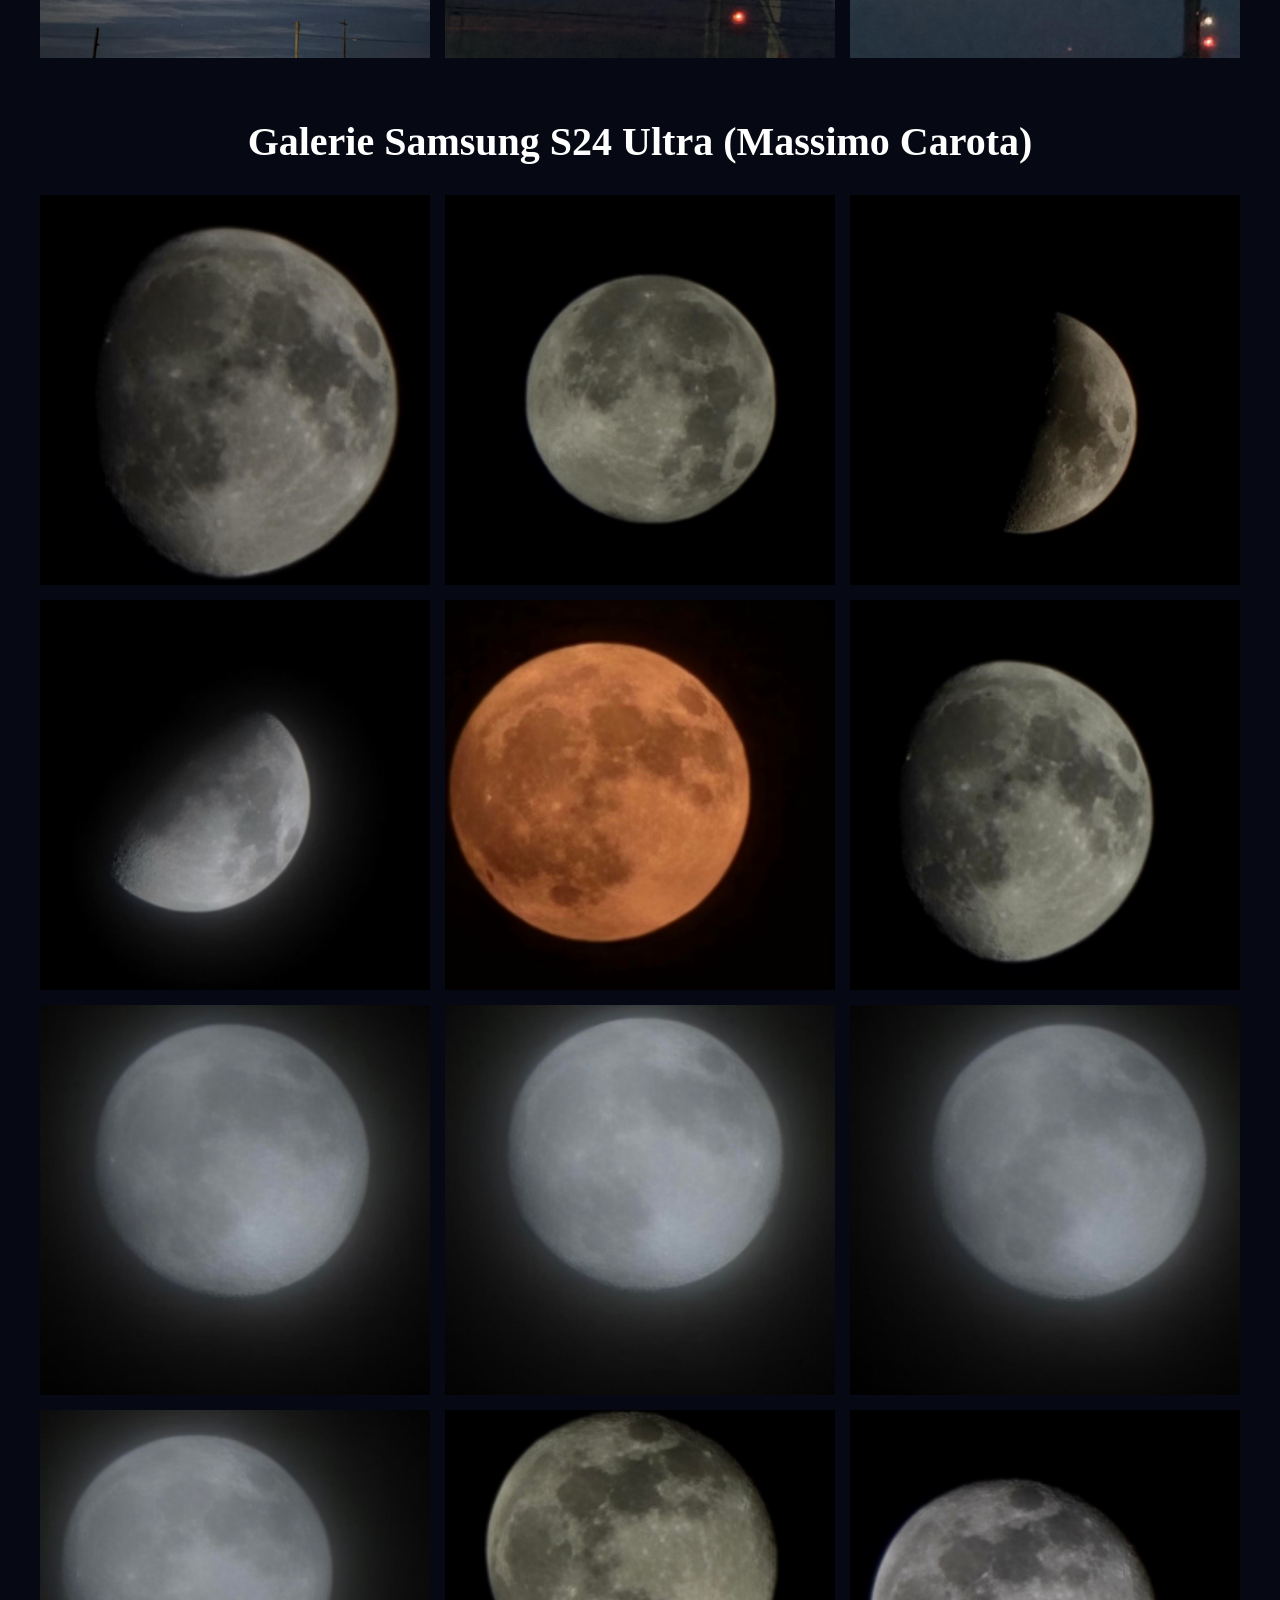
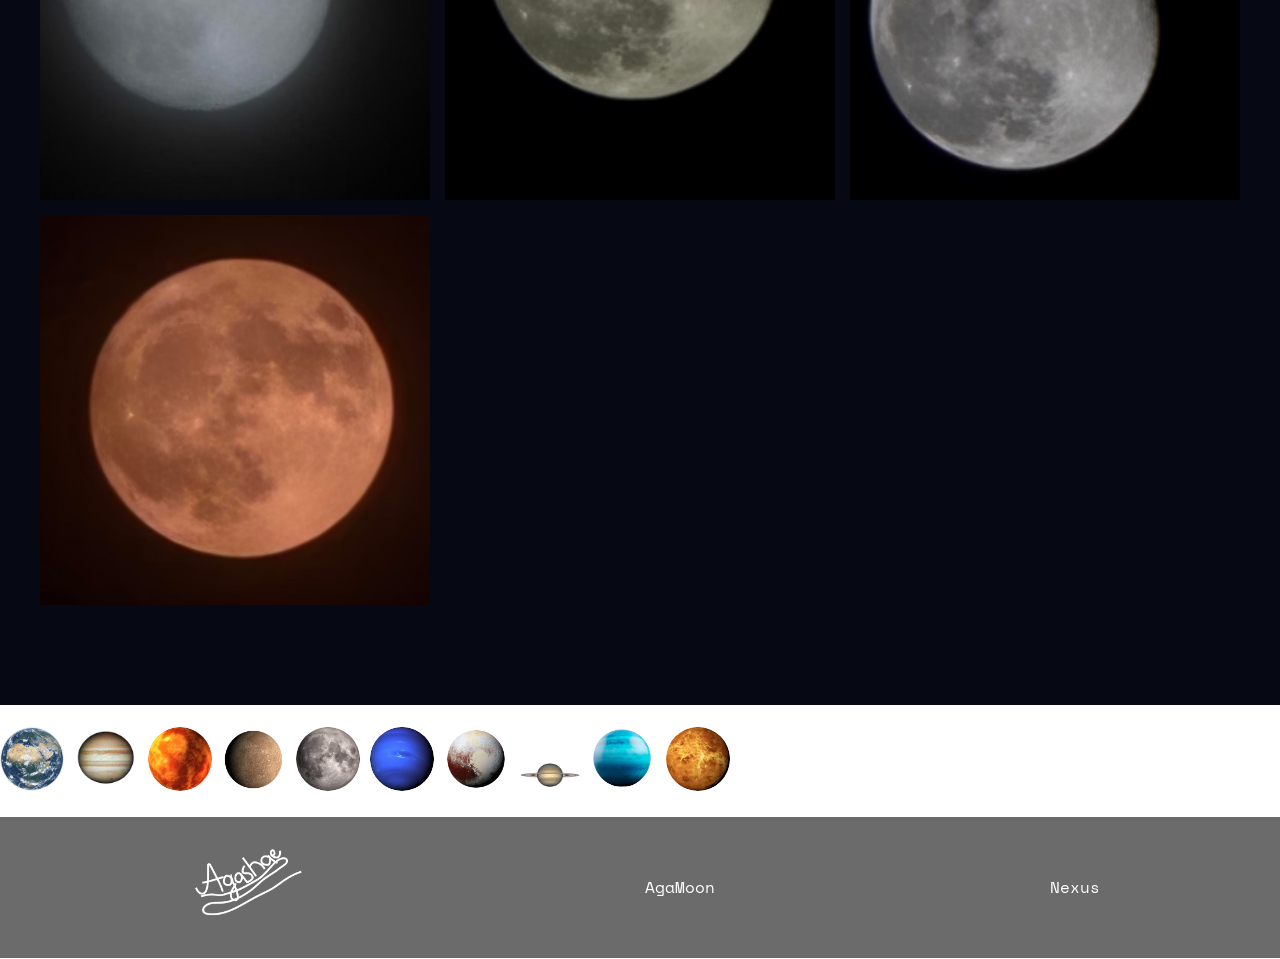
==== commit bea48802: "update : nettoyer mon code" ====
--- a/index.html
+++ b/index.html
@@ -20,20 +20,20 @@
 
     <nav>
         <div class="logo">
-            <img src="img/LogoWebSite.png" alt="Logo site web">
-            <a href="accueil.html">AgaMoon</a>
+            <a href="https://github.com/Agashae"><img src="img/LogoWebSite.png" alt="Logo site web"></a>
+            <a href="#Presentation">AgaMoon</a>
         </div>
         <ul class="menu-horizontal">
             <li><a href="#chiffres">Données</a></li>
             <li><a href="#Phases">Phases</a></li>
             <li><a href="#Exploration">Exploration</a></li>
             <li><a href="#Galerie">Galerie</a></li>
-            <li><a href="">Nexus</a></li>
+            <li><a href="https://odd-sky-d9db.agashaebeylight.workers.dev/HTML/Accueil/Accueil">Nexus</a></li>
         </ul>
     </nav>
 
 
-    <section class="Presentation">
+    <section id="Presentation" class="Presentation">
         <img src="img/photo-1657637760839-772d81f3e334.jpg" width="60%" alt="Lune sans fond" class="lune">
 
         <div class="contenu-texte">
@@ -69,7 +69,7 @@
             </div>
 
             <div class="carte-stat">
-                <h3>7,34 × 10²² kg</h3>
+                <h3>7,34 × 10² kg</h3>
                 <span class="label">MASSE</span>
                 <p>Soit 1,2% de la masse de la Terre</p>
             </div>
@@ -193,31 +193,48 @@
         <div class="galerie-container">
             <h2>Galerie iPhone 16 (Agashae Premakumar)</h2>
             <div class="galerie-grid">
-                <div class="item panorama"><img src="img/MoonPhotos/Agashae/026-06-03_Quartier_Jour_CielBleu.png.jpeg" alt="Quartier Jour Ciel Bleu"></div>
-                <div class="item verticale"><img src="img/MoonPhotos/Agashae/2026-06-03_Lune_Brillante_Halo.png.jpeg" alt="Lune Brillante Halo"></div>
-                <div class="item"><img src="img/MoonPhotos/Agashae/2026-06-03_Lune_Fenetre.png.jpeg" alt="Lune Fenetre"></div>
-                <div class="item"><img src="img/MoonPhotos/Agashae/2026-06-03_Lune_Nuages_Effet.png.jpeg" alt="Lune Nuages Effet"></div>
-                <div class="item large"><img src="img/MoonPhotos/Agashae/2026-06-03_Pleine_Orange_Poteau.png.jpeg" alt="Pleine Orange Poteau"></div>
-                <div class="item"><img src="img/MoonPhotos/Agashae/2026-06-03_Pleine_Reflet.png.jpeg" alt="Pleine Reflet"></div>
+                <div class="item panorama"><img src="img/MoonPhotos/Agashae/026-06-03_Quartier_Jour_CielBleu.png.jpeg"
+                        alt="Quartier Jour Ciel Bleu"></div>
+                <div class="item verticale"><img src="img/MoonPhotos/Agashae/2026-06-03_Lune_Brillante_Halo.png.jpeg"
+                        alt="Lune Brillante Halo"></div>
+                <div class="item"><img src="img/MoonPhotos/Agashae/2026-06-03_Lune_Fenetre.png.jpeg" alt="Lune Fenetre">
+                </div>
+                <div class="item"><img src="img/MoonPhotos/Agashae/2026-06-03_Lune_Nuages_Effet.png.jpeg"
+                        alt="Lune Nuages Effet"></div>
+                <div class="item large"><img src="img/MoonPhotos/Agashae/2026-06-03_Pleine_Orange_Poteau.png.jpeg"
+                        alt="Pleine Orange Poteau"></div>
+                <div class="item"><img src="img/MoonPhotos/Agashae/2026-06-03_Pleine_Reflet.png.jpeg"
+                        alt="Pleine Reflet"></div>
             </div>
         </div>
 
         <div class="galerie-container">
             <h2>Galerie Samsung S24 Ultra (Massimo Carota)</h2>
             <div class="galerie-grid">
-                <div class="item panorama"><img src="img/MoonPhotos/Massimo/2026-06-05_Gibbeuse_Detaillee_01.png.jpg" alt="Gibbeuse Detaillee 01"></div>
-                <div class="item verticale"><img src="img/MoonPhotos/Massimo/2026-06-05_Pleine_Claire_01.png.jpg" alt="Pleine Claire 01"></div>
+                <div class="item panorama"><img src="img/MoonPhotos/Massimo/2026-06-05_Gibbeuse_Detaillee_01.png.jpg"
+                        alt="Gibbeuse Detaillee 01"></div>
+                <div class="item verticale"><img src="img/MoonPhotos/Massimo/2026-06-05_Pleine_Claire_01.png.jpg"
+                        alt="Pleine Claire 01"></div>
                 <div class="item"><img src="img/MoonPhotos/Massimo/2026-06-05_Croissant.png.jpg" alt="Croissant"></div>
                 <div class="item"><img src="img/MoonPhotos/Massimo/2026-06-05_Quartier.png.jpg" alt="Quartier"></div>
-                <div class="item large"><img src="img/MoonPhotos/Massimo/2026-06-05_Pleine_Rousse_01.png.jpg" alt="Pleine Rousse 01"></div>
-                <div class="item"><img src="img/MoonPhotos/Massimo/2026-06-05_Gibbeuse_Detaillee_02.png.jpg" alt="Gibbeuse Detaillee 02"></div>
-                <div class="item"><img src="img/MoonPhotos/Massimo/2026-06-05_Pleine_Brumeux_01.png.jpg" alt="Pleine Brumeux 01"></div>
-                <div class="item"><img src="img/MoonPhotos/Massimo/2026-06-05_Pleine_Brumeux_02.png.jpg" alt="Pleine Brumeux 02"></div>
-                <div class="item"><img src="img/MoonPhotos/Massimo/2026-06-05_Pleine_Brumeux_03.png.jpg" alt="Pleine Brumeux 03"></div>
-                <div class="item"><img src="img/MoonPhotos/Massimo/2026-06-05_Pleine_Brumeux_04.png.jpg" alt="Pleine Brumeux 04"></div>
-                <div class="item"><img src="img/MoonPhotos/Massimo/2026-06-05_Pleine_Claire_02.png.jpg" alt="Pleine Claire 02"></div>
-                <div class="item"><img src="img/MoonPhotos/Massimo/2026-06-05_Pleine_Claire_03.png.jpg" alt="Pleine Claire 03"></div>
-                <div class="item"><img src="img/MoonPhotos/Massimo/2026-06-05_Pleine_Rousse_02.png.jpg" alt="Pleine Rousse 02"></div>
+                <div class="item large"><img src="img/MoonPhotos/Massimo/2026-06-05_Pleine_Rousse_01.png.jpg"
+                        alt="Pleine Rousse 01"></div>
+                <div class="item"><img src="img/MoonPhotos/Massimo/2026-06-05_Gibbeuse_Detaillee_02.png.jpg"
+                        alt="Gibbeuse Detaillee 02"></div>
+                <div class="item"><img src="img/MoonPhotos/Massimo/2026-06-05_Pleine_Brumeux_01.png.jpg"
+                        alt="Pleine Brumeux 01"></div>
+                <div class="item"><img src="img/MoonPhotos/Massimo/2026-06-05_Pleine_Brumeux_02.png.jpg"
+                        alt="Pleine Brumeux 02"></div>
+                <div class="item"><img src="img/MoonPhotos/Massimo/2026-06-05_Pleine_Brumeux_03.png.jpg"
+                        alt="Pleine Brumeux 03"></div>
+                <div class="item"><img src="img/MoonPhotos/Massimo/2026-06-05_Pleine_Brumeux_04.png.jpg"
+                        alt="Pleine Brumeux 04"></div>
+                <div class="item"><img src="img/MoonPhotos/Massimo/2026-06-05_Pleine_Claire_02.png.jpg"
+                        alt="Pleine Claire 02"></div>
+                <div class="item"><img src="img/MoonPhotos/Massimo/2026-06-05_Pleine_Claire_03.png.jpg"
+                        alt="Pleine Claire 03"></div>
+                <div class="item"><img src="img/MoonPhotos/Massimo/2026-06-05_Pleine_Rousse_02.png.jpg"
+                        alt="Pleine Rousse 02"></div>
             </div>
         </div>
     </section>
@@ -238,9 +255,10 @@
 
 
     <footer>
-        <img src="img/LogoWebSite.png" alt="Logo site web">
-        <a href="accueil.html">AgaMoon</a>
-        <a href="">Nexus</a>
+
+        <a href="https://github.com/Agashae"><img src="img/LogoWebSite.png" alt="Logo site web"></a>
+        <a href="#Presentation">AgaMoon</a>
+        <a href="https://odd-sky-d9db.agashaebeylight.workers.dev/HTML/Accueil/Accueil">Nexus</a>
     </footer>
 
     <script>
--- a/accueil.css
+++ b/accueil.css
@@ -85,6 +85,10 @@
     text-align: center;
 }
 
+/*met en blanc toute la div, pas que quand je met sur le p*/
+.carte-stat:hover p{
+    color: #ffffff;
+}
 
 .grille-stats {
     display: grid;
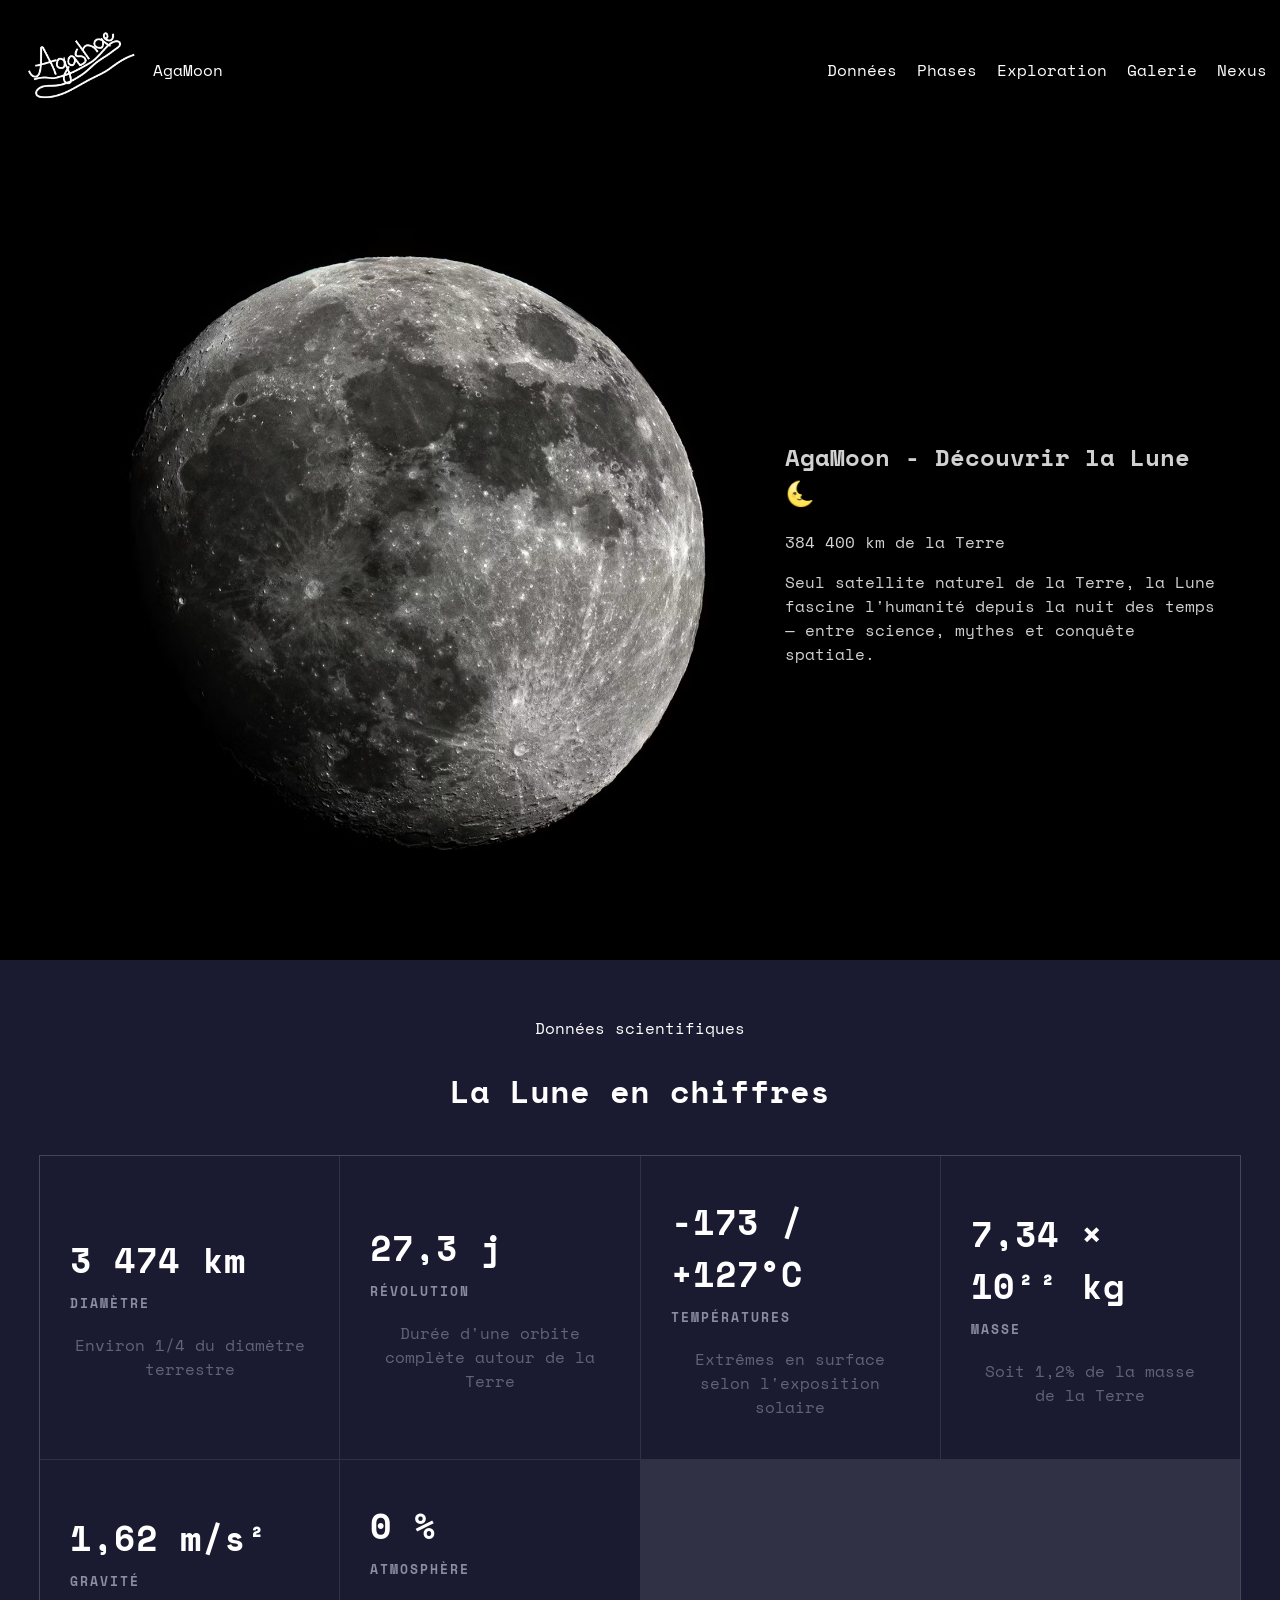
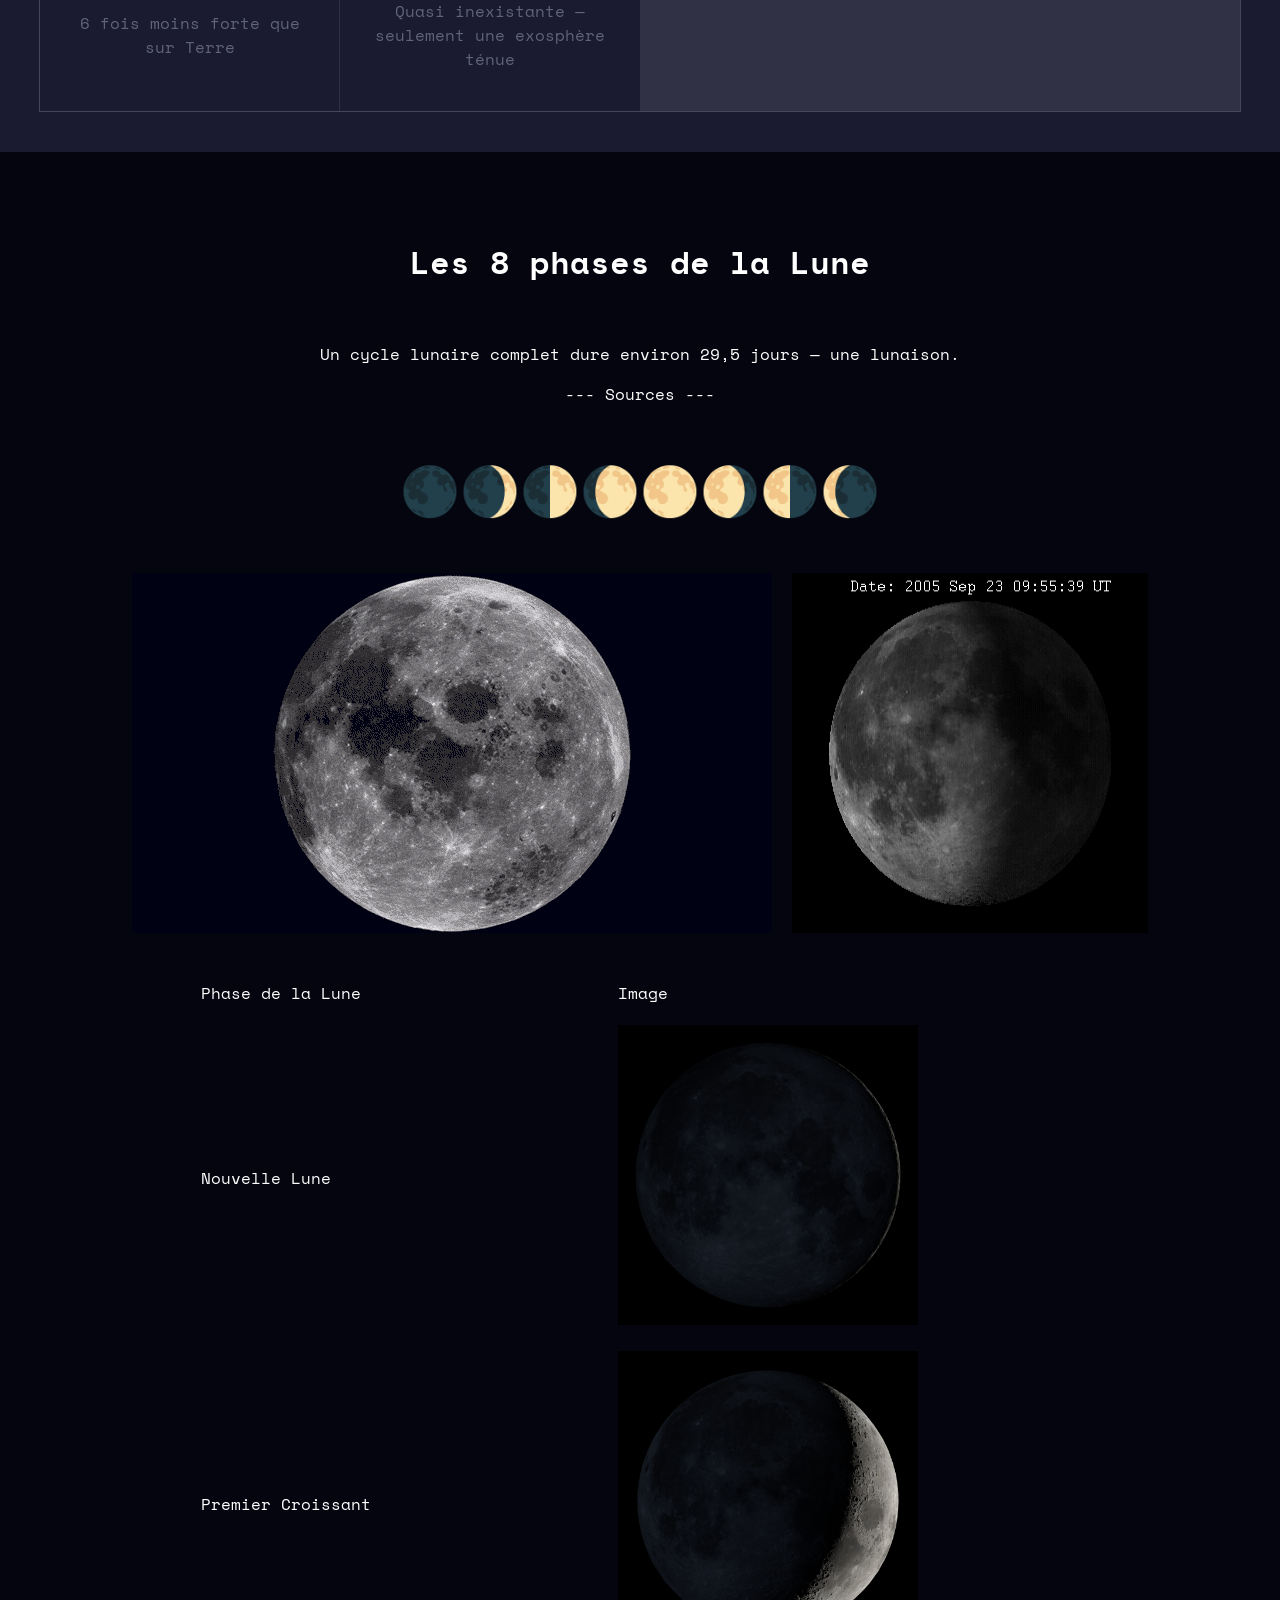
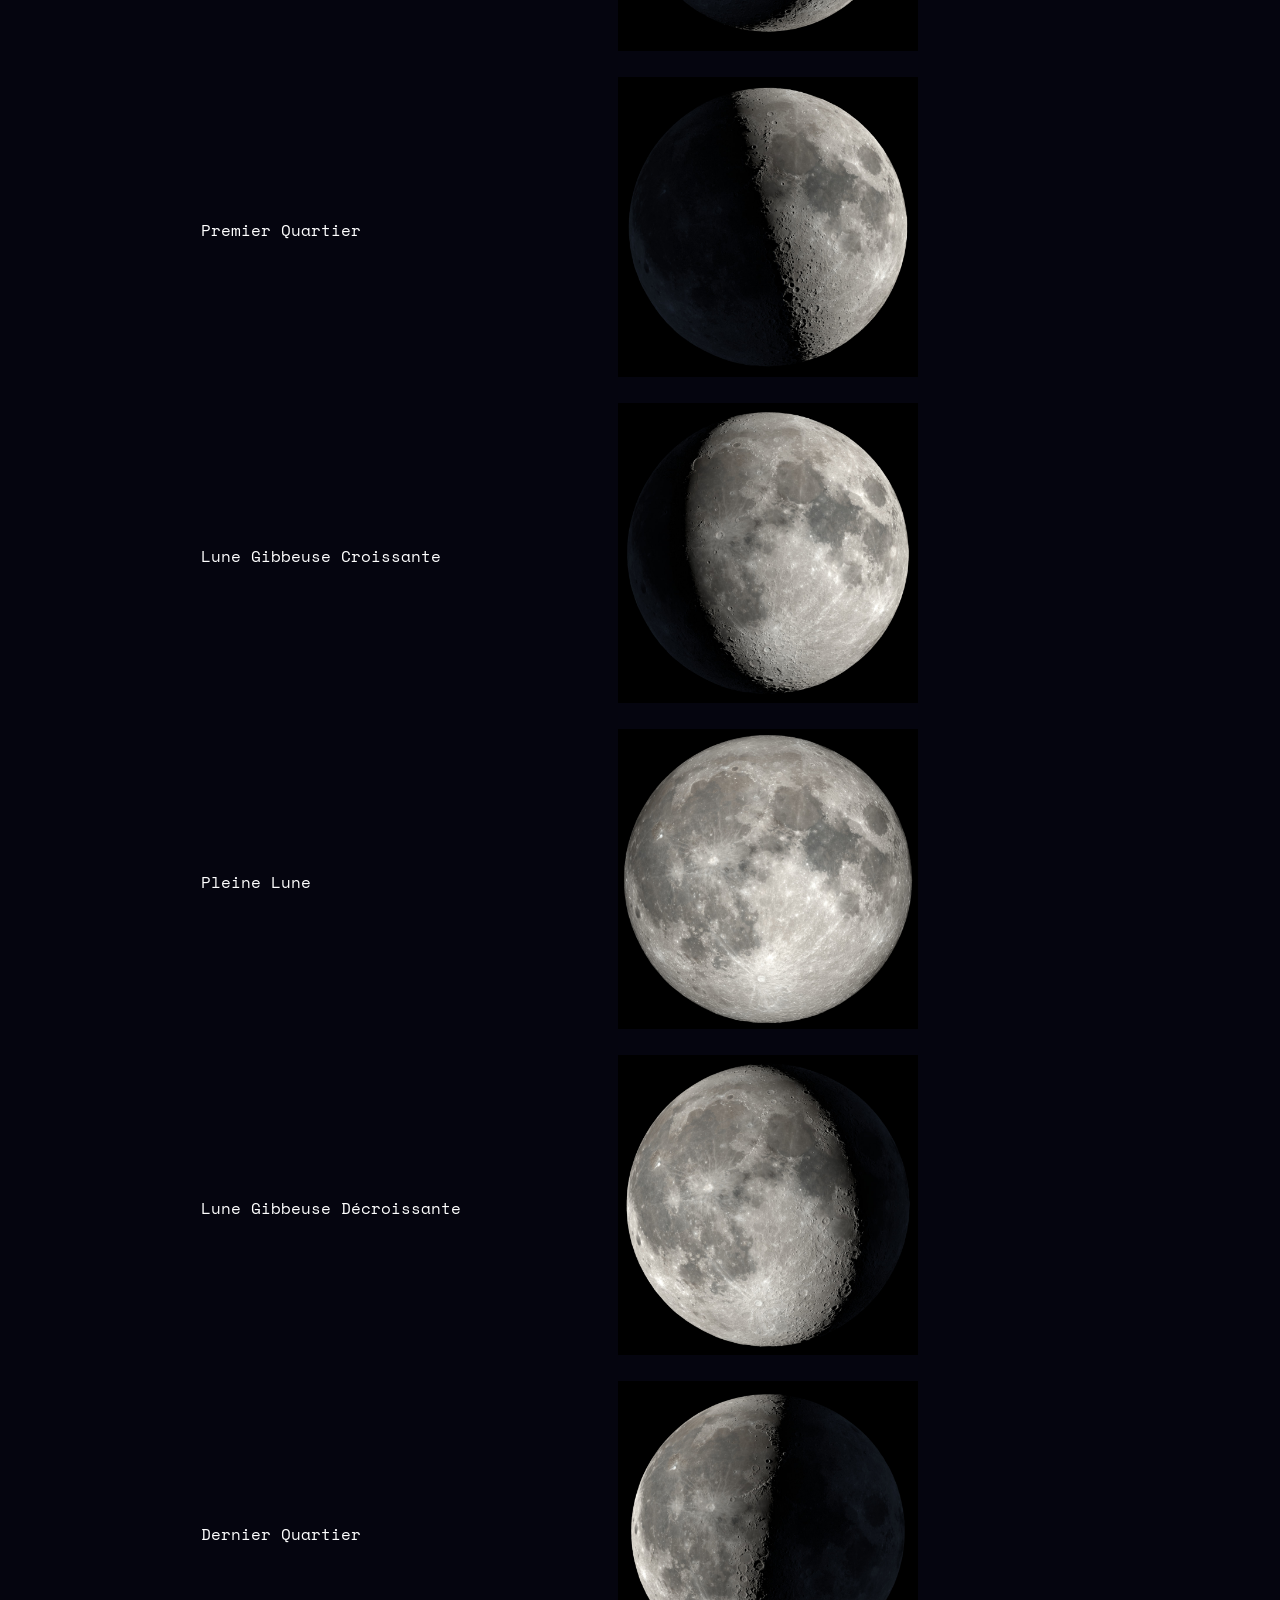
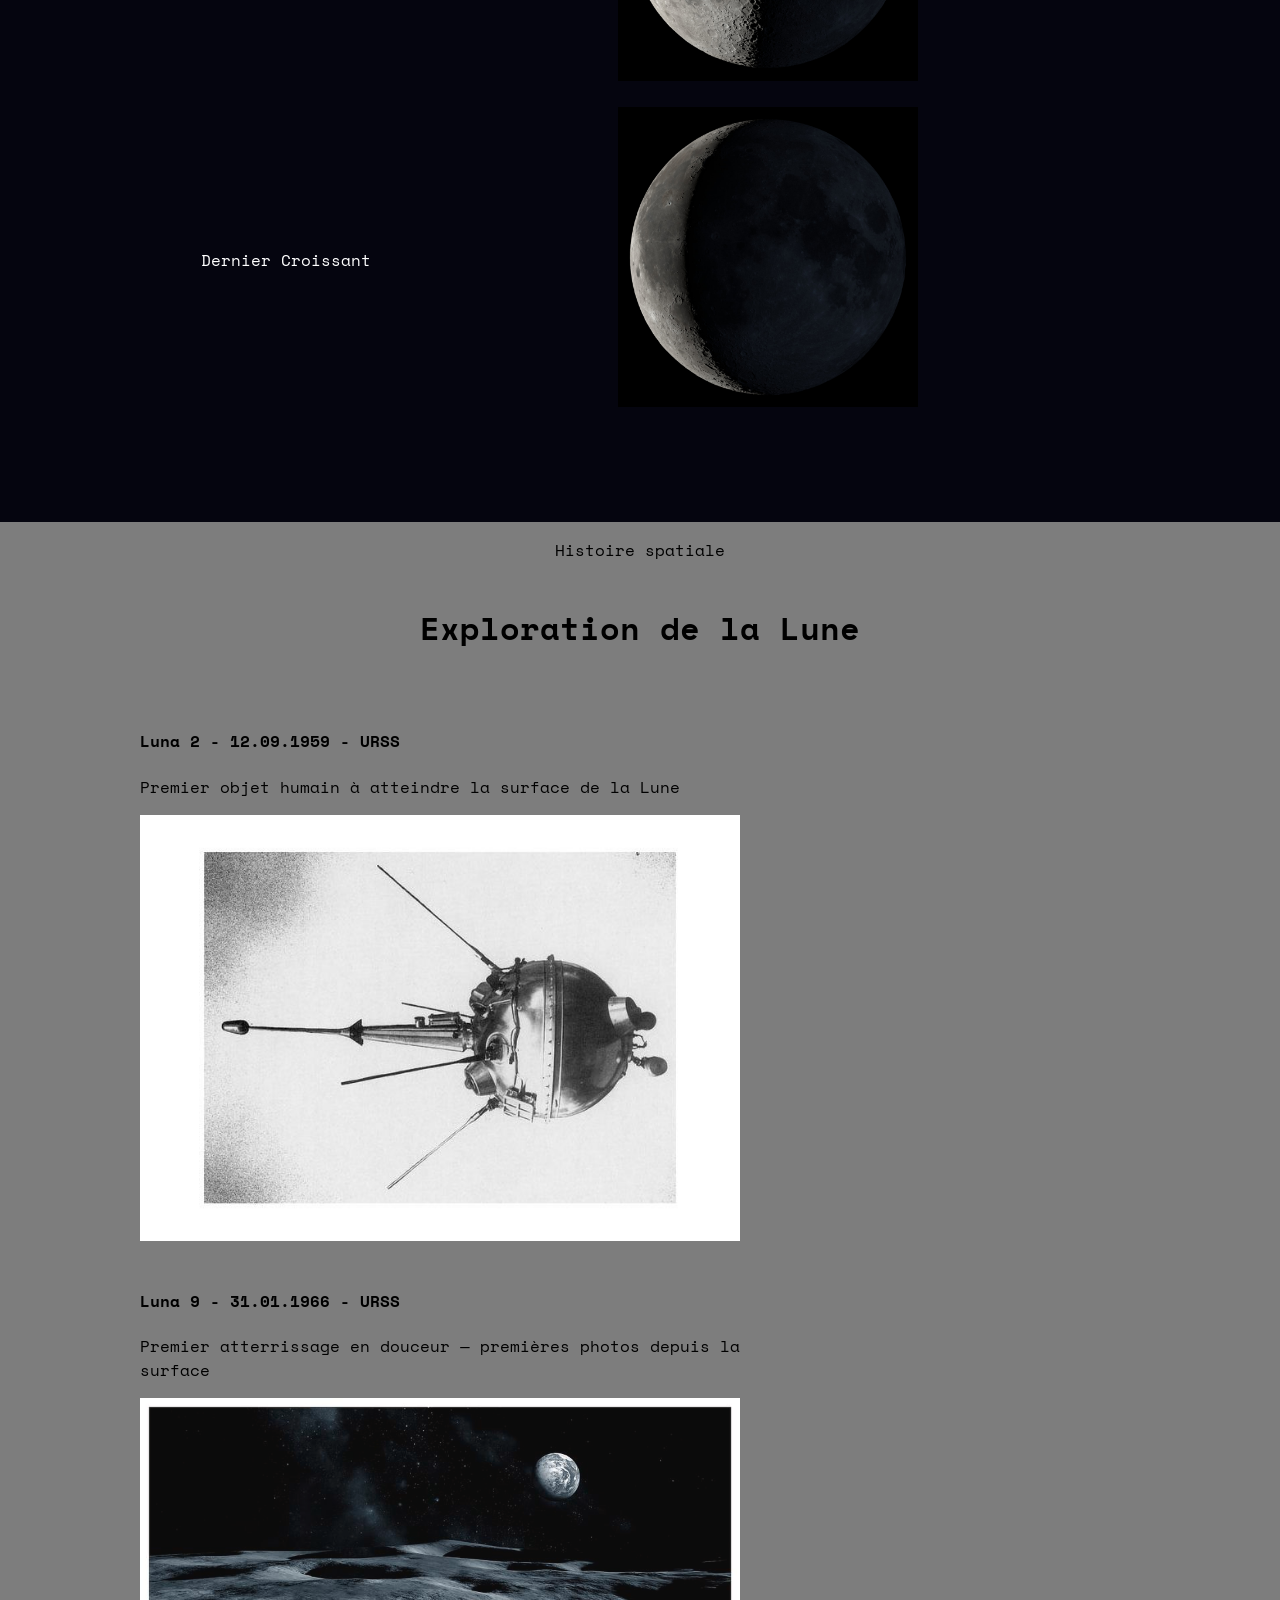
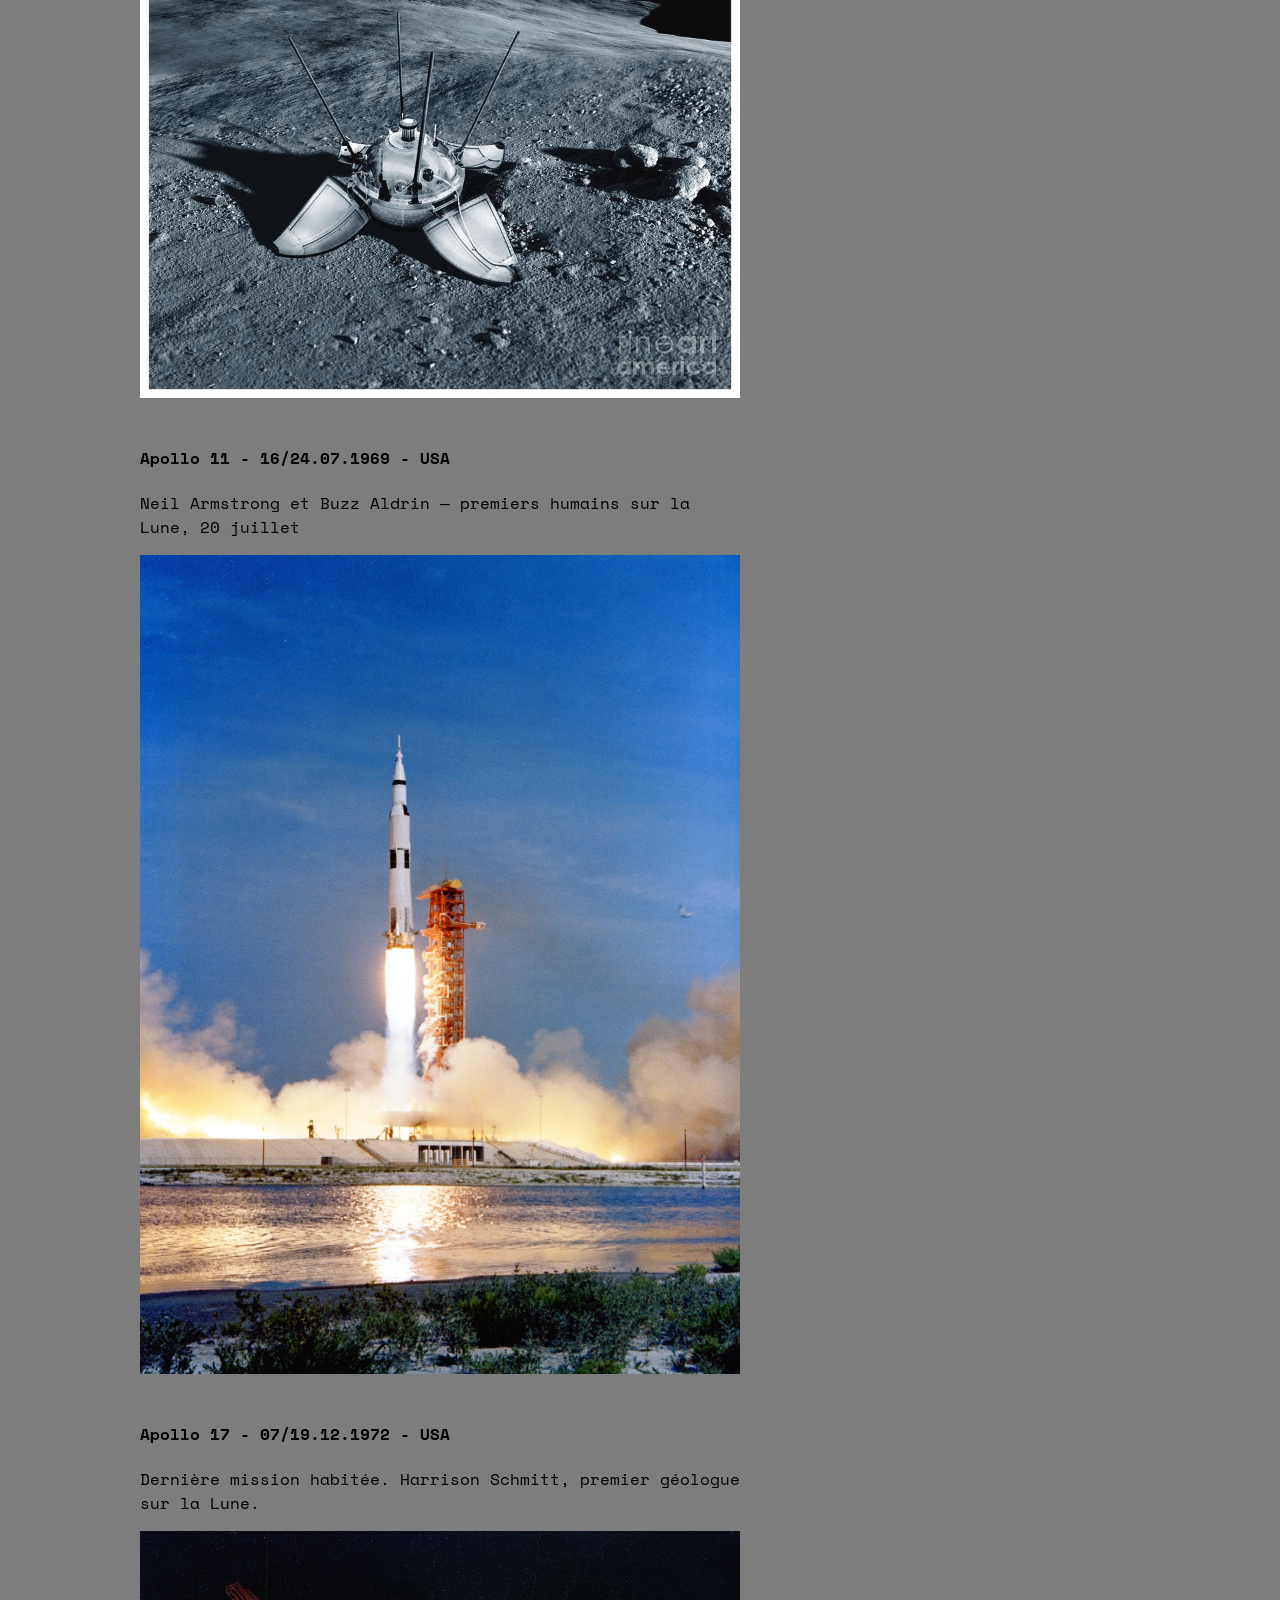
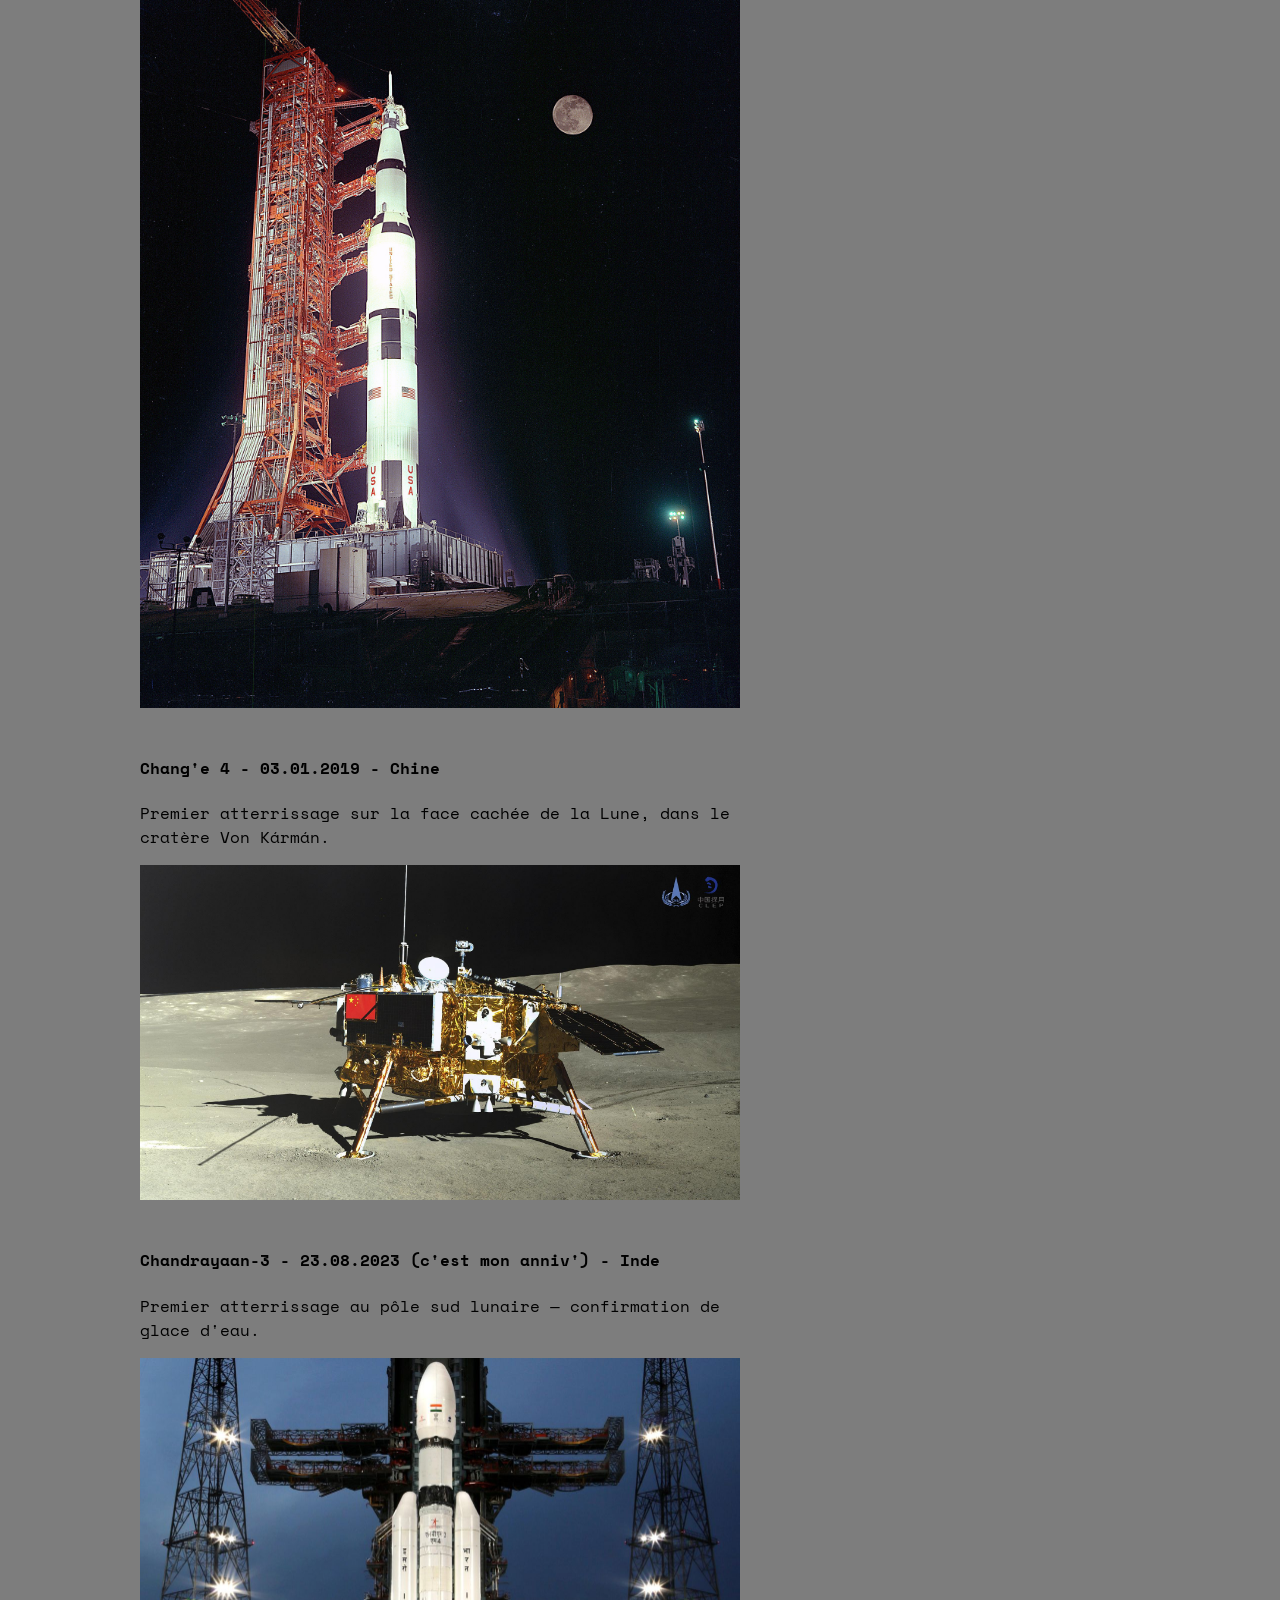
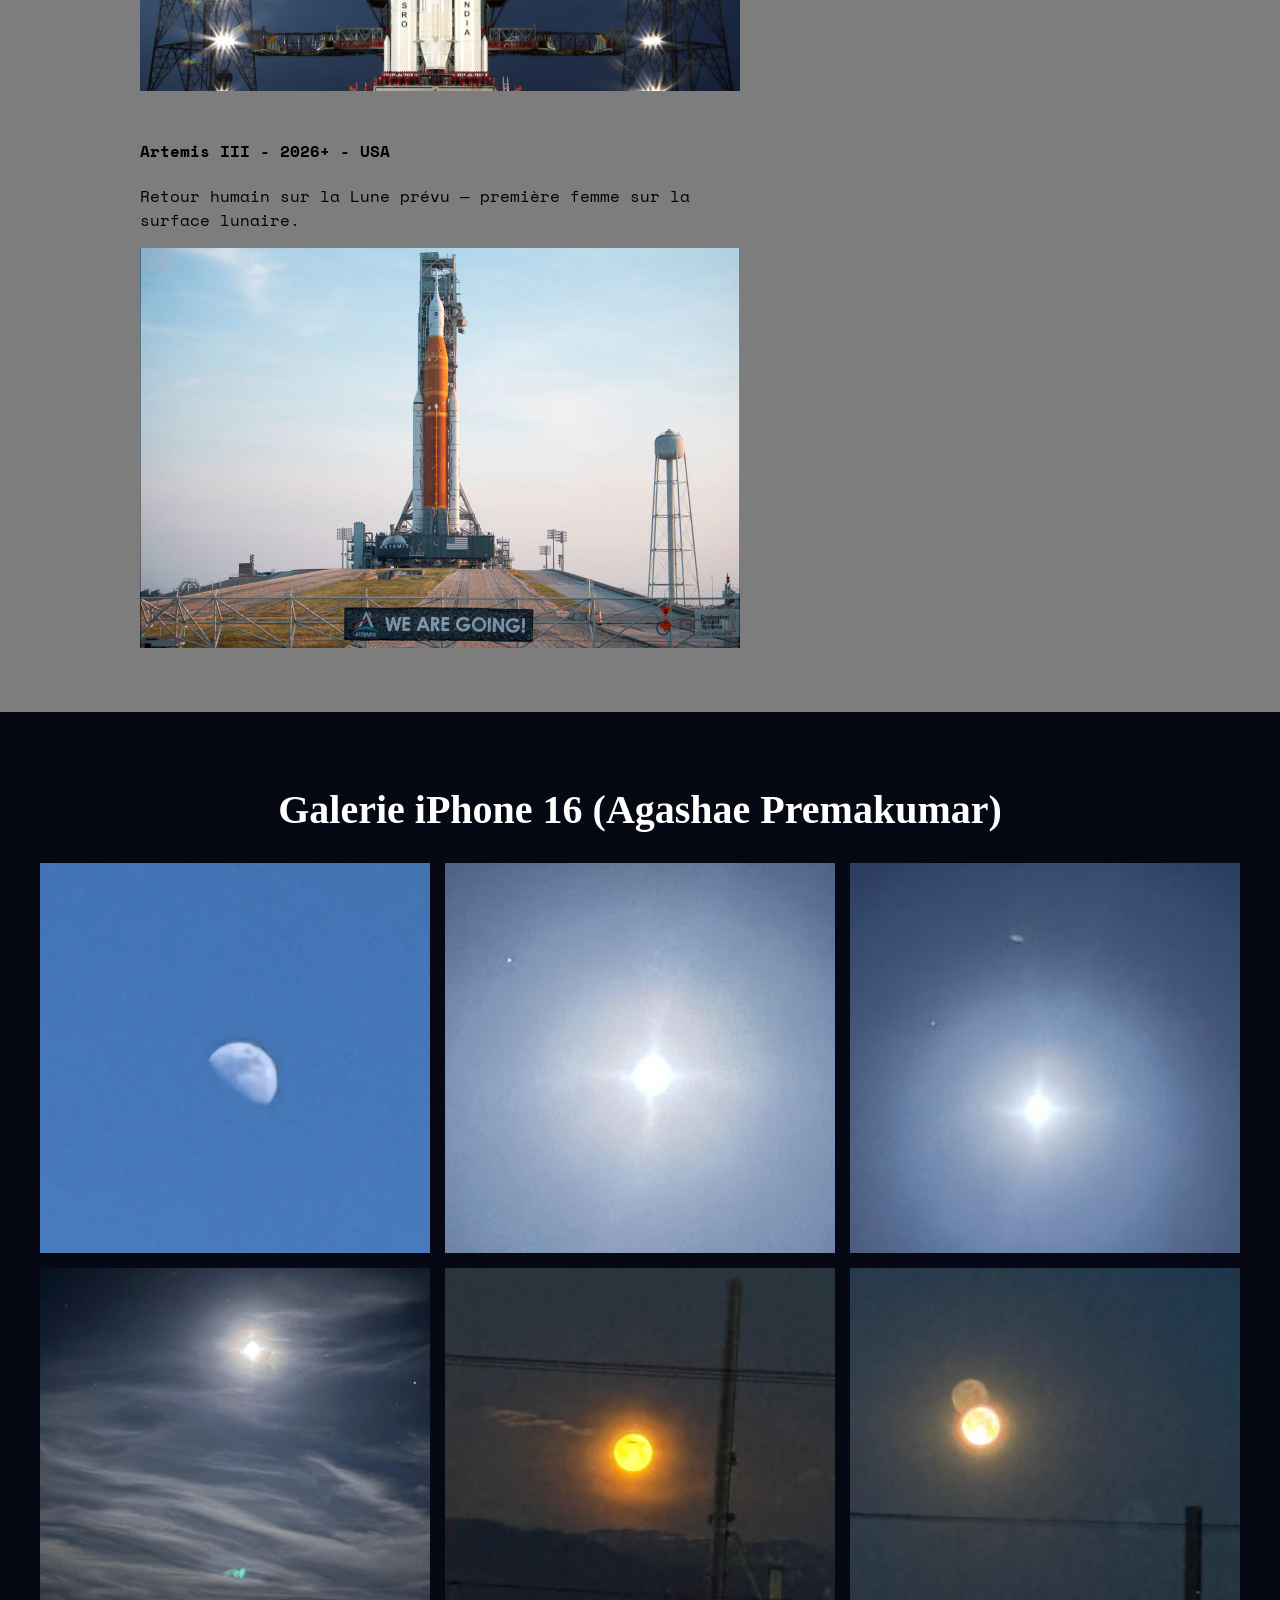
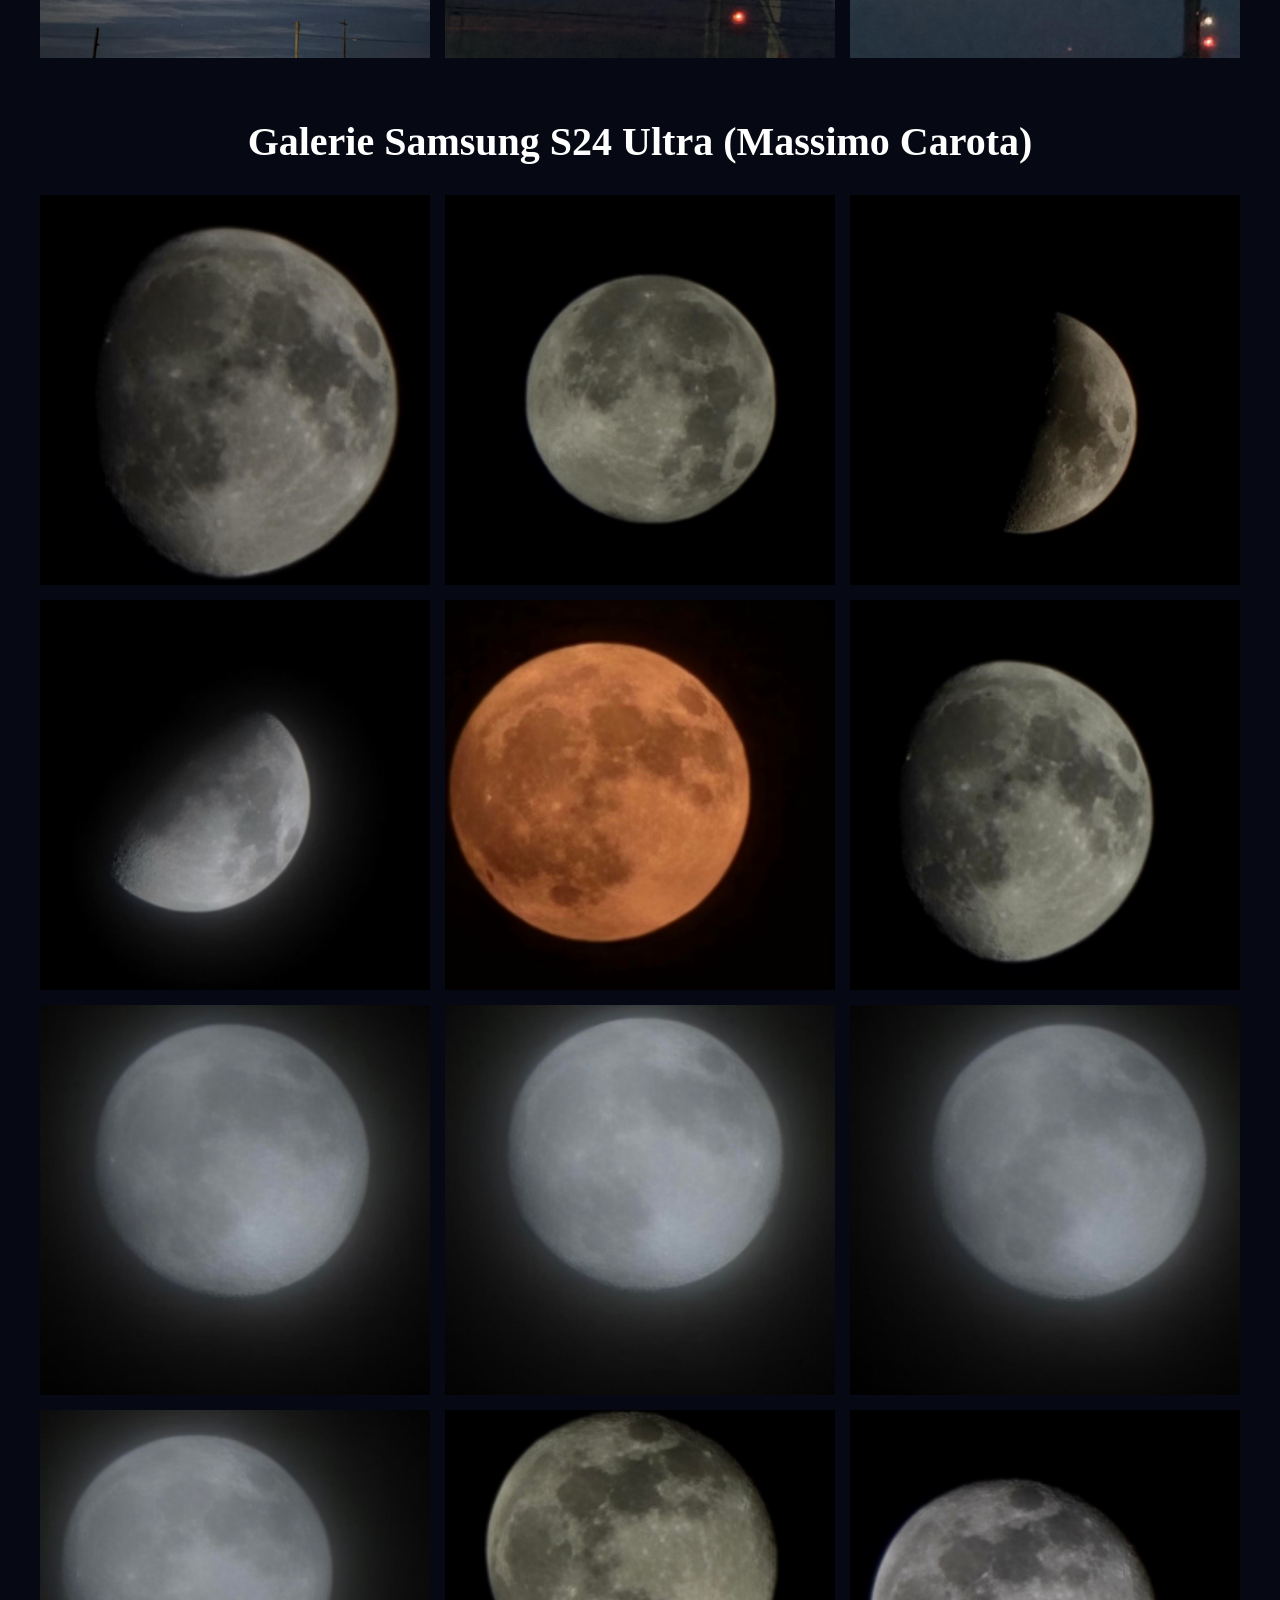
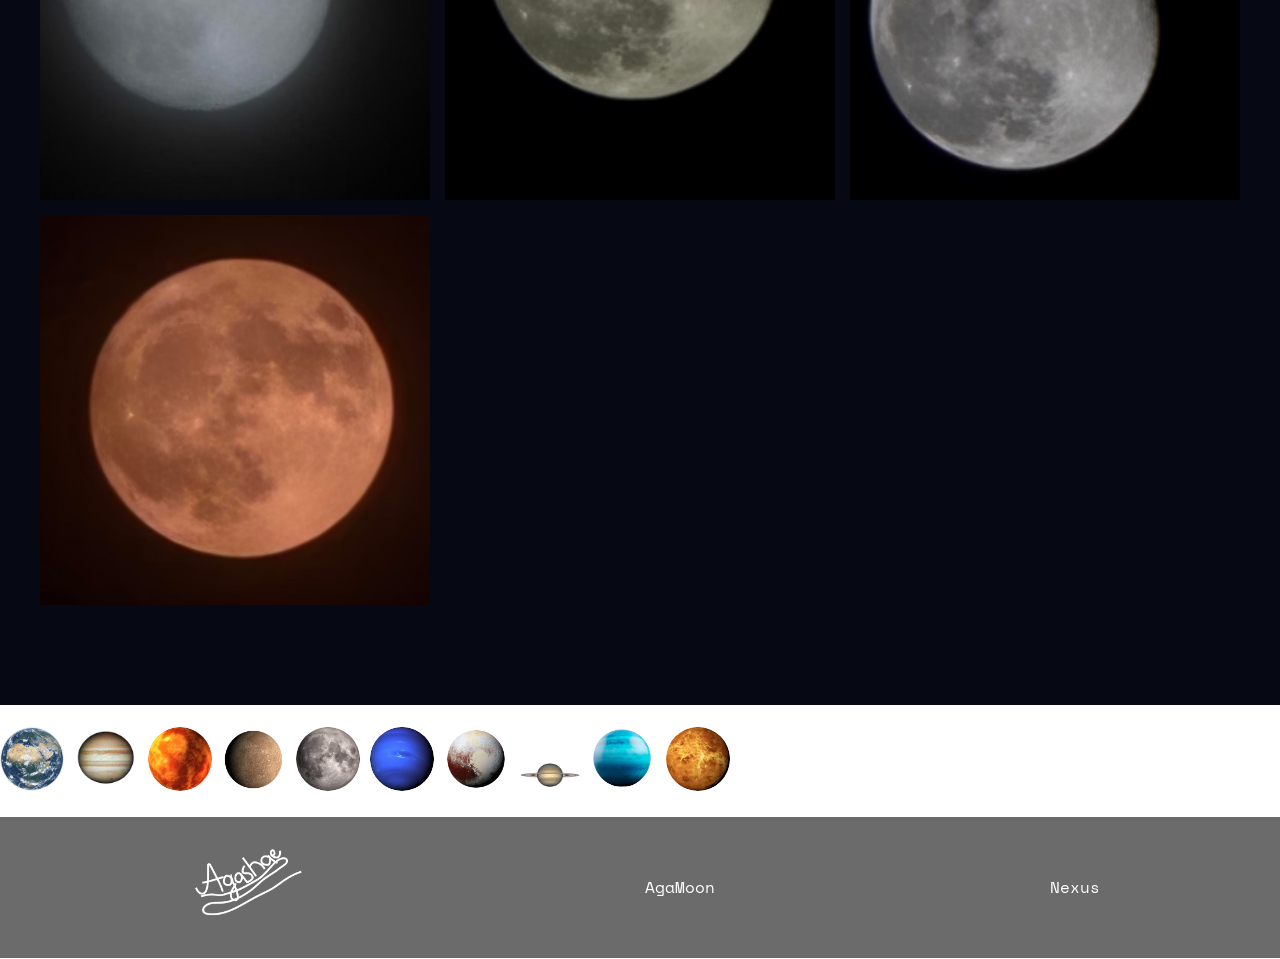
==== commit f5611fb3: "update : changer masse" ====
--- a/index.html
+++ b/index.html
@@ -69,7 +69,7 @@
             </div>
 
             <div class="carte-stat">
-                <h3>7,34 × 10² kg</h3>
+                <h3>7,34 × 10²² kg</h3>
                 <span class="label">MASSE</span>
                 <p>Soit 1,2% de la masse de la Terre</p>
             </div>
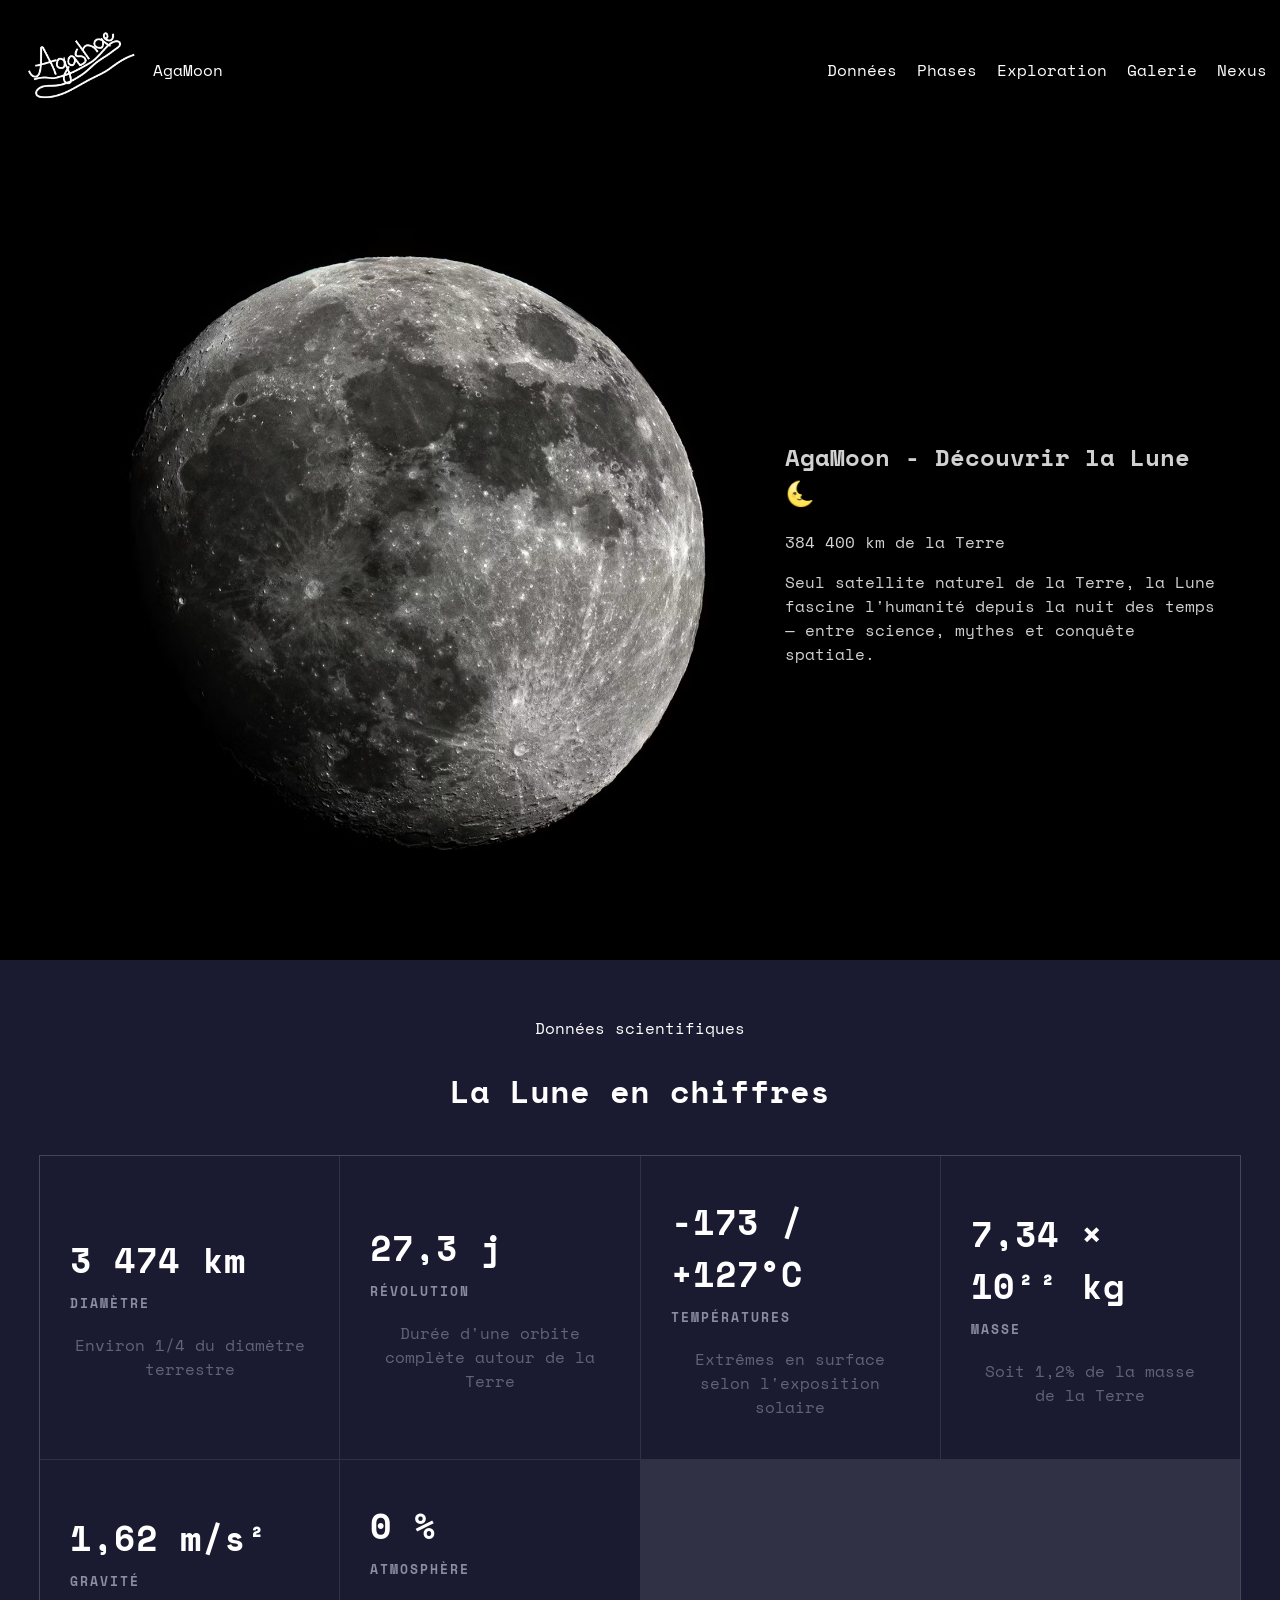
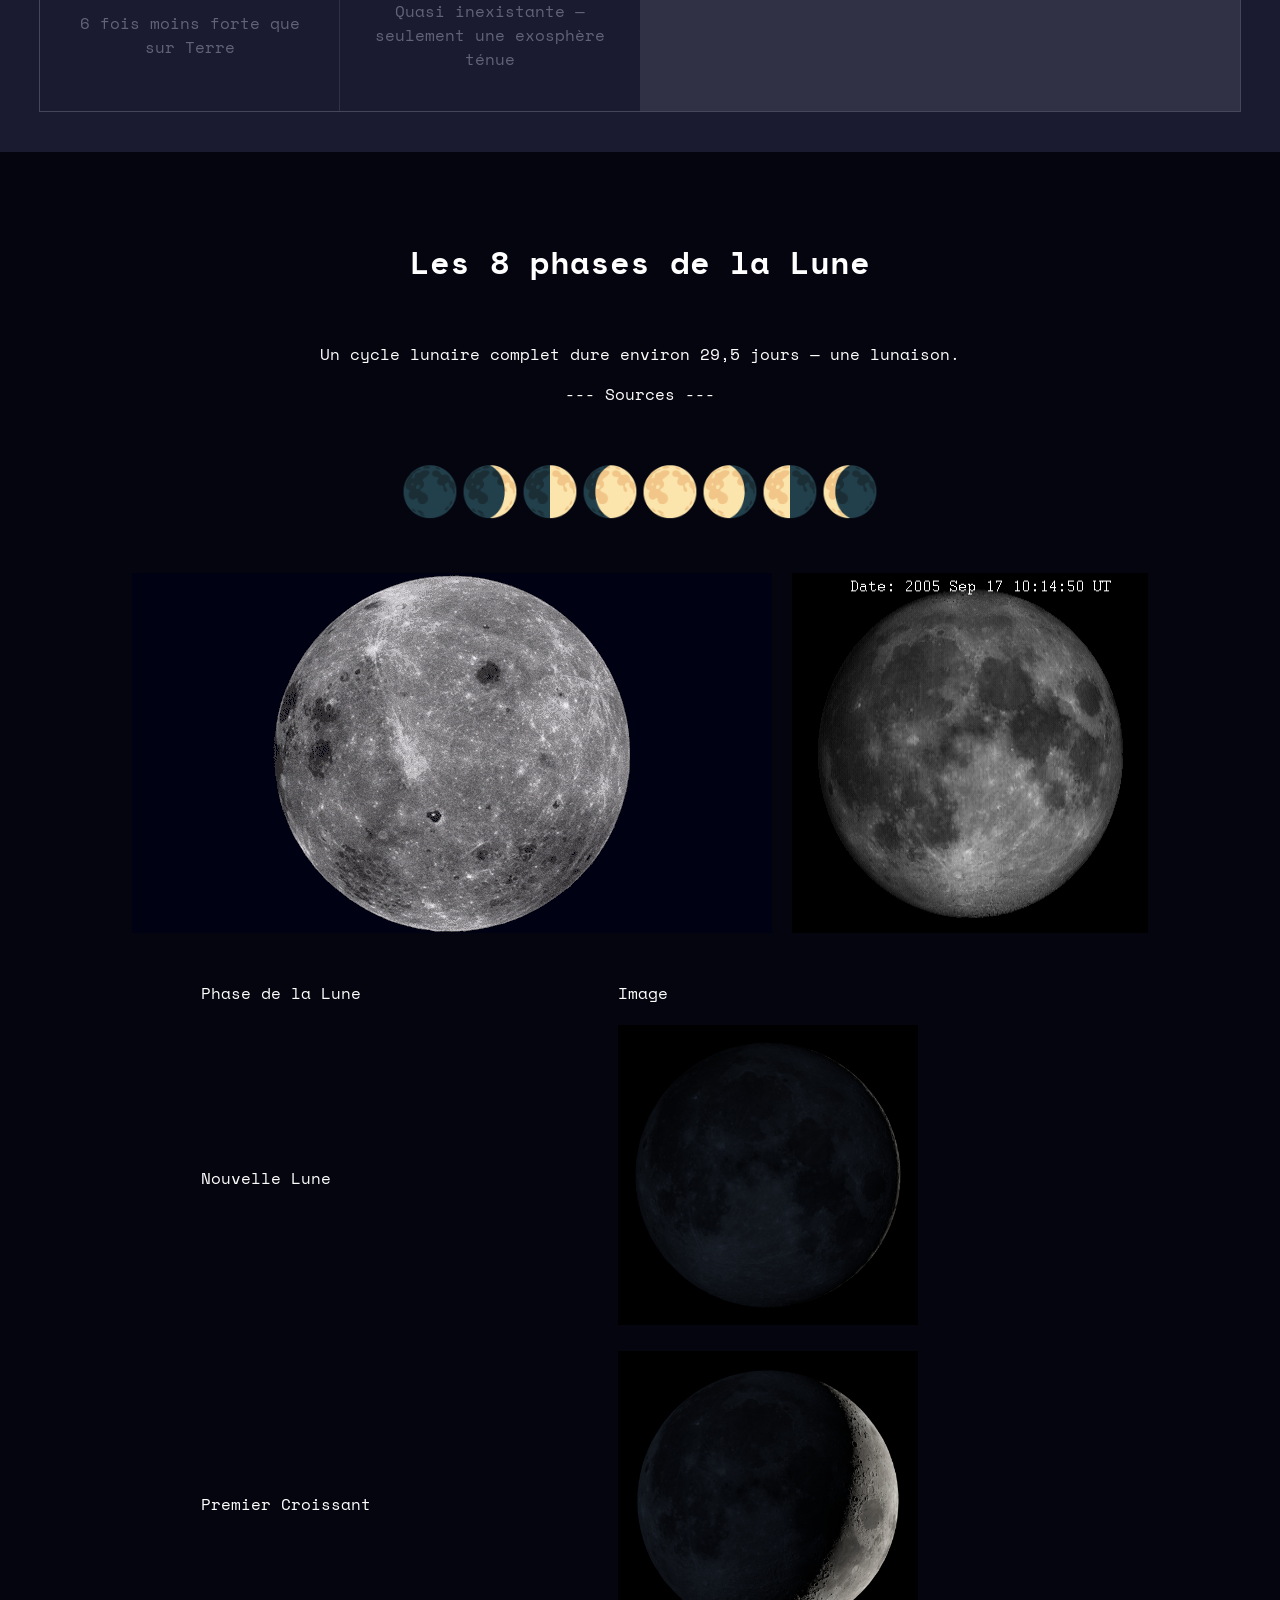
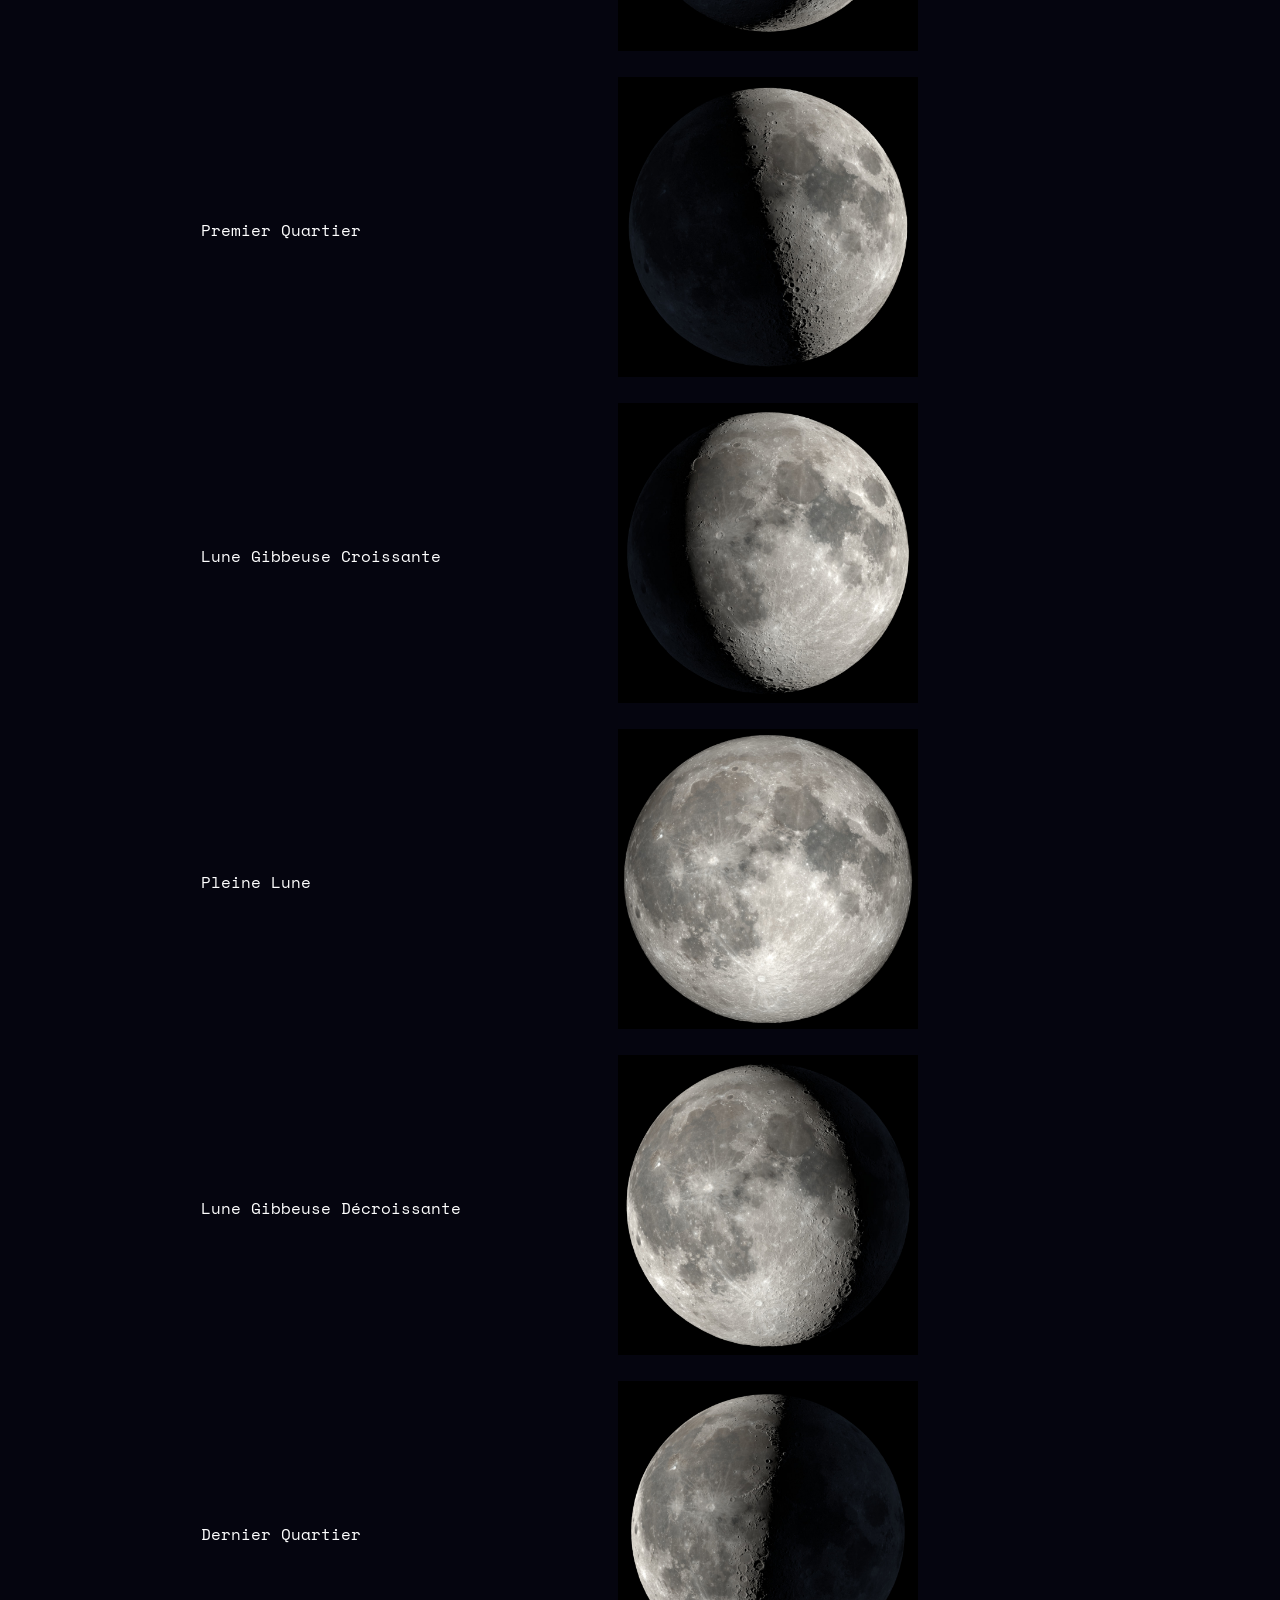
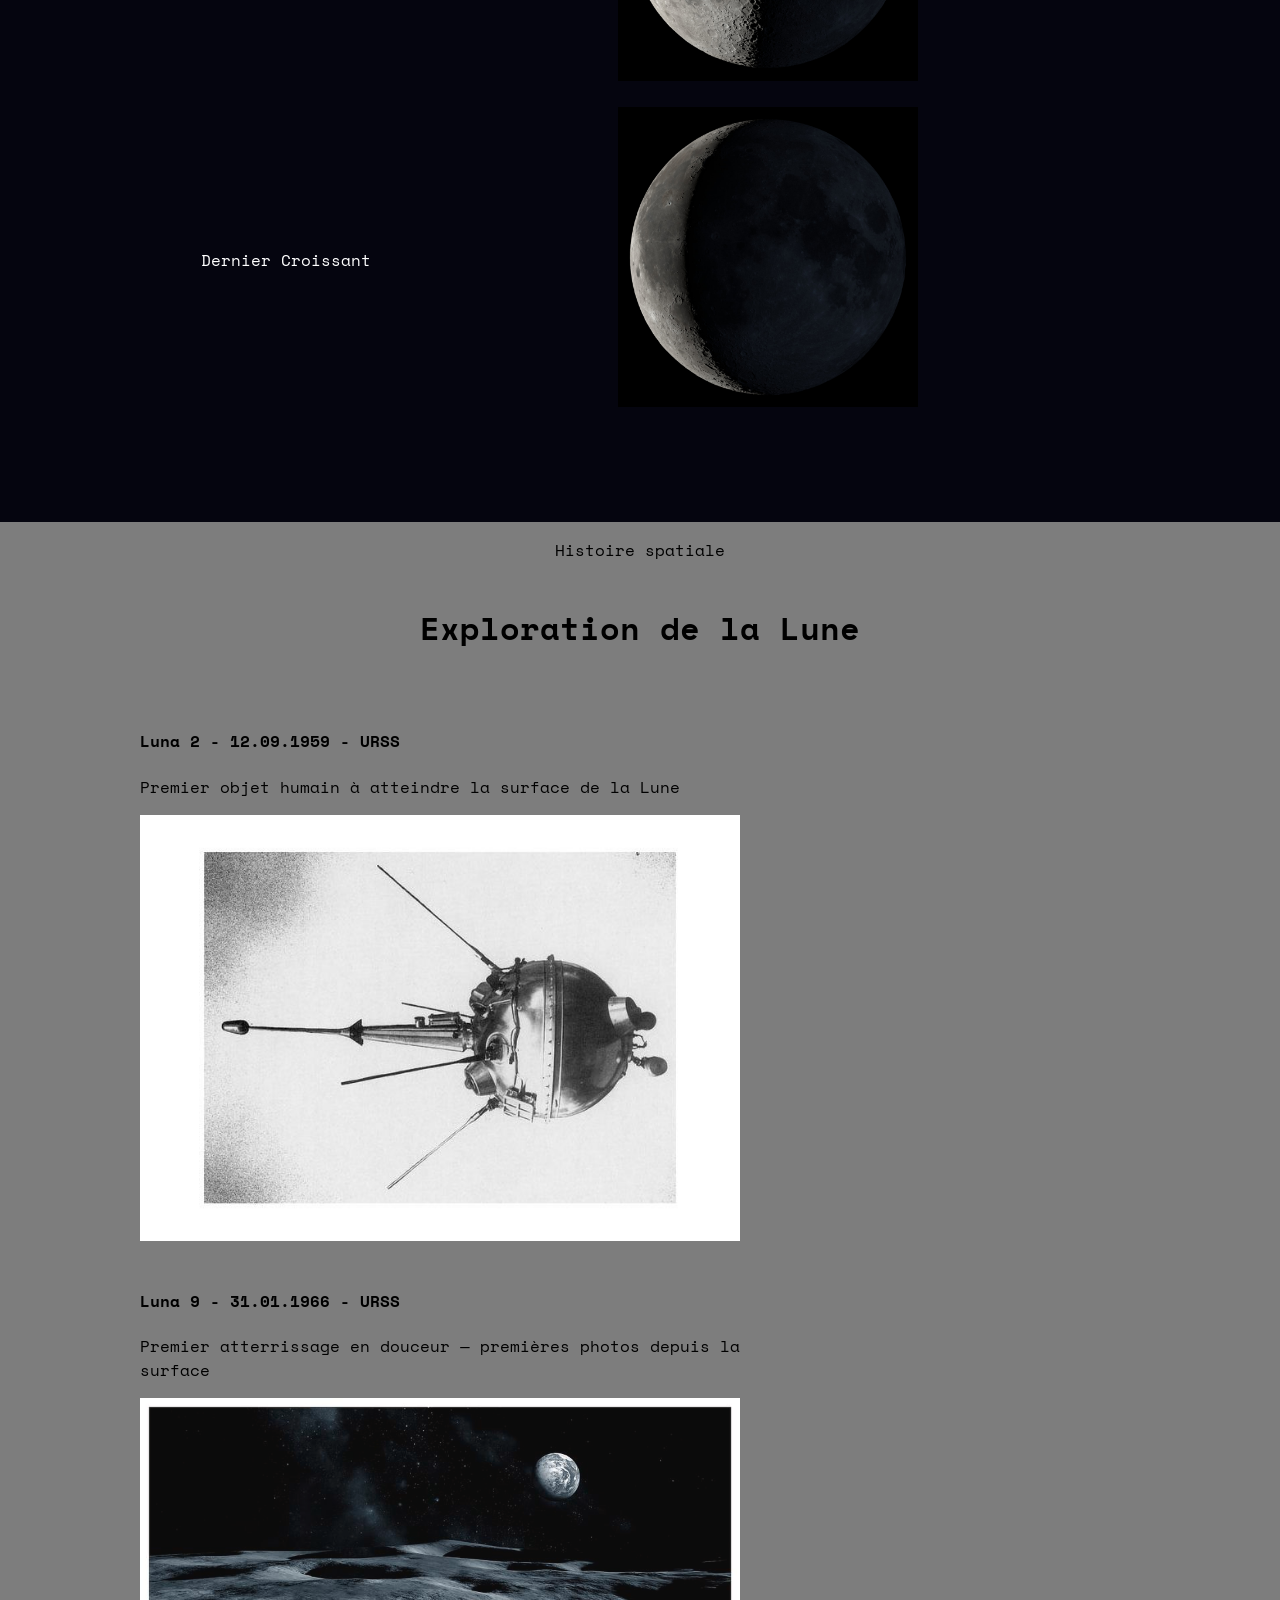
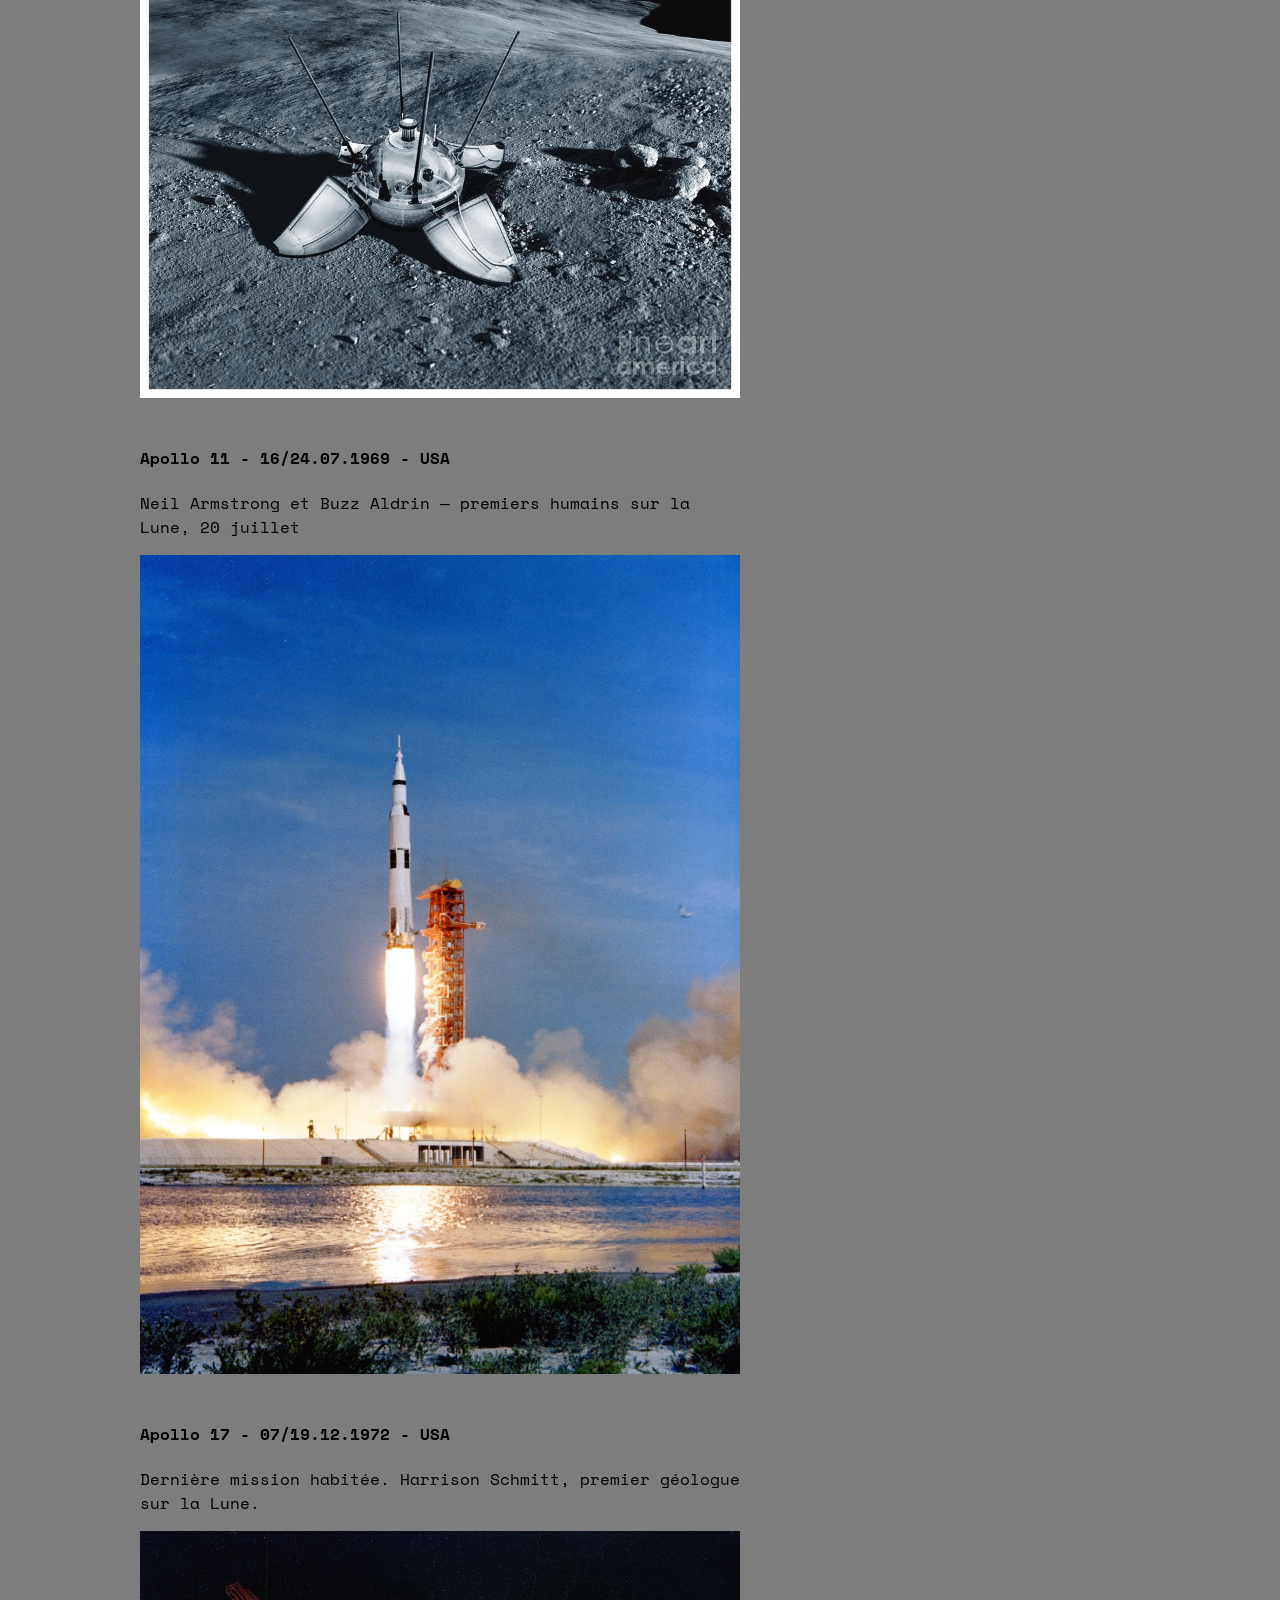
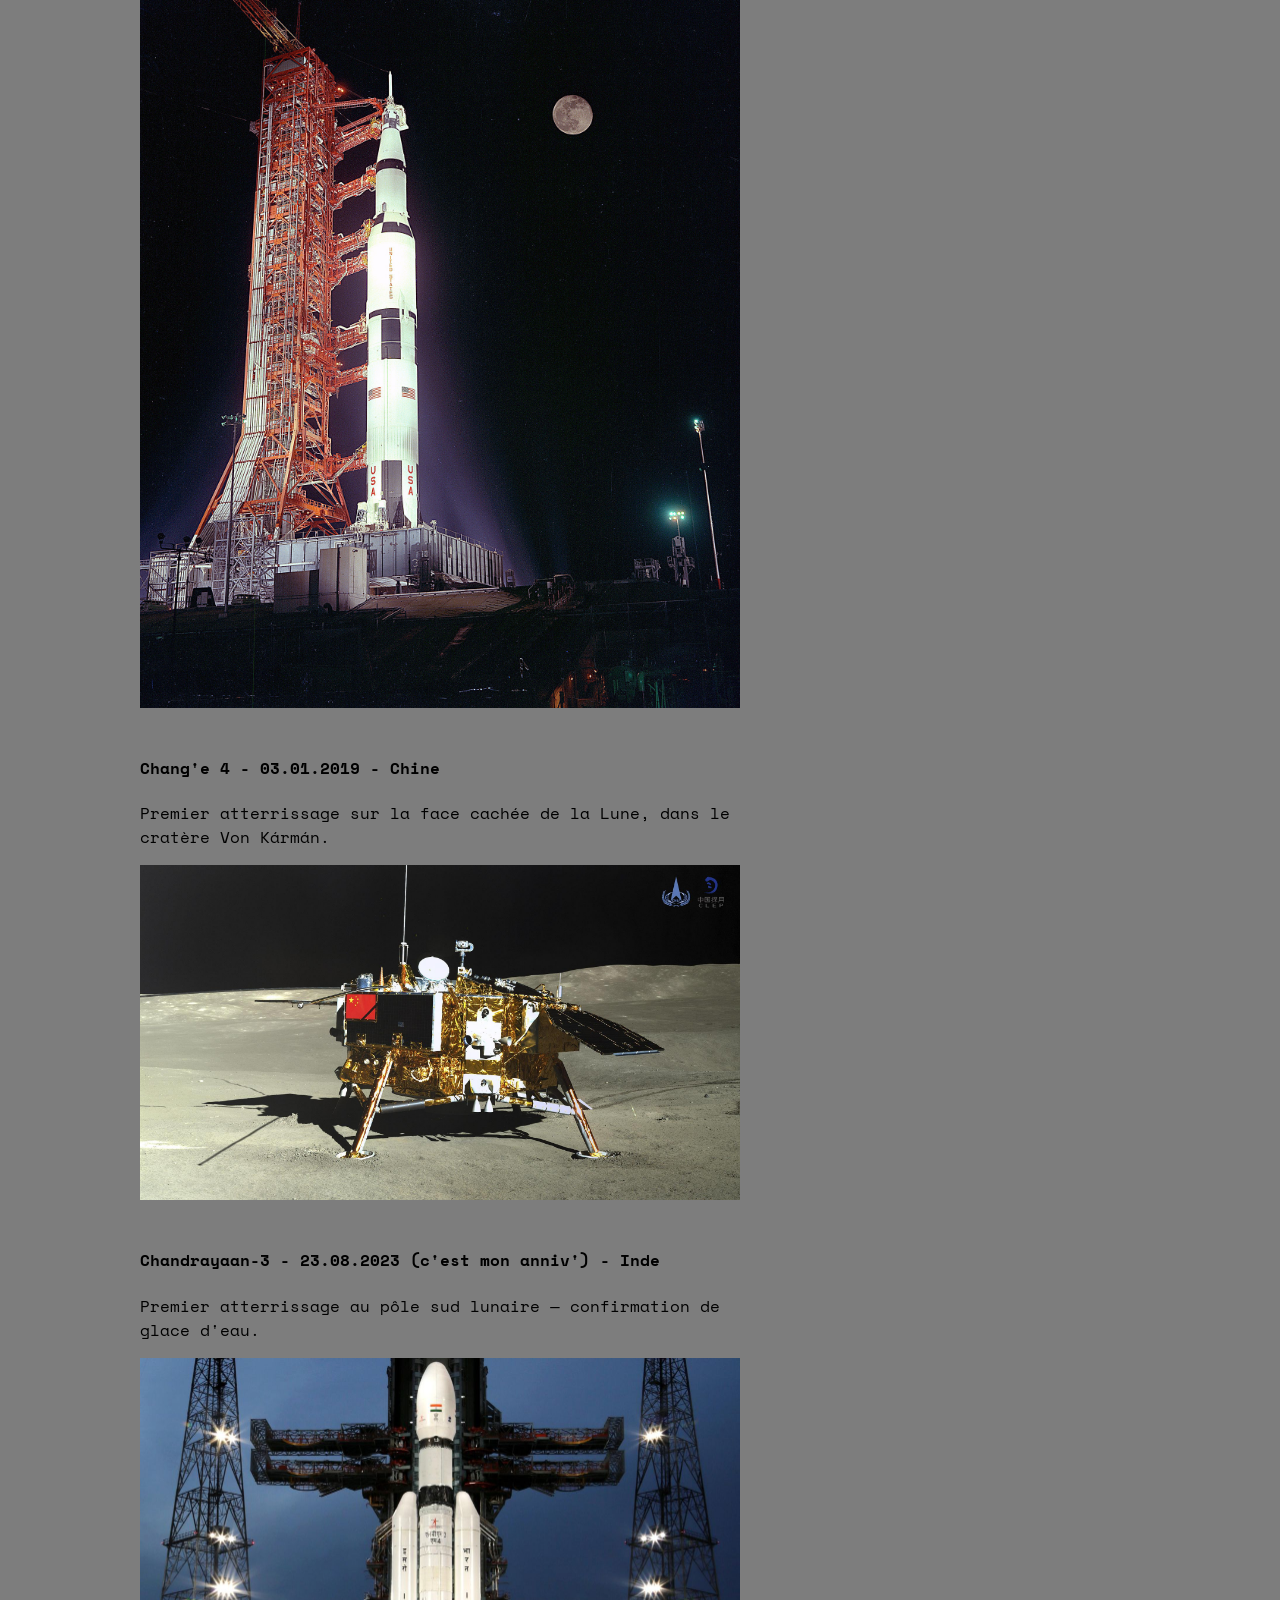
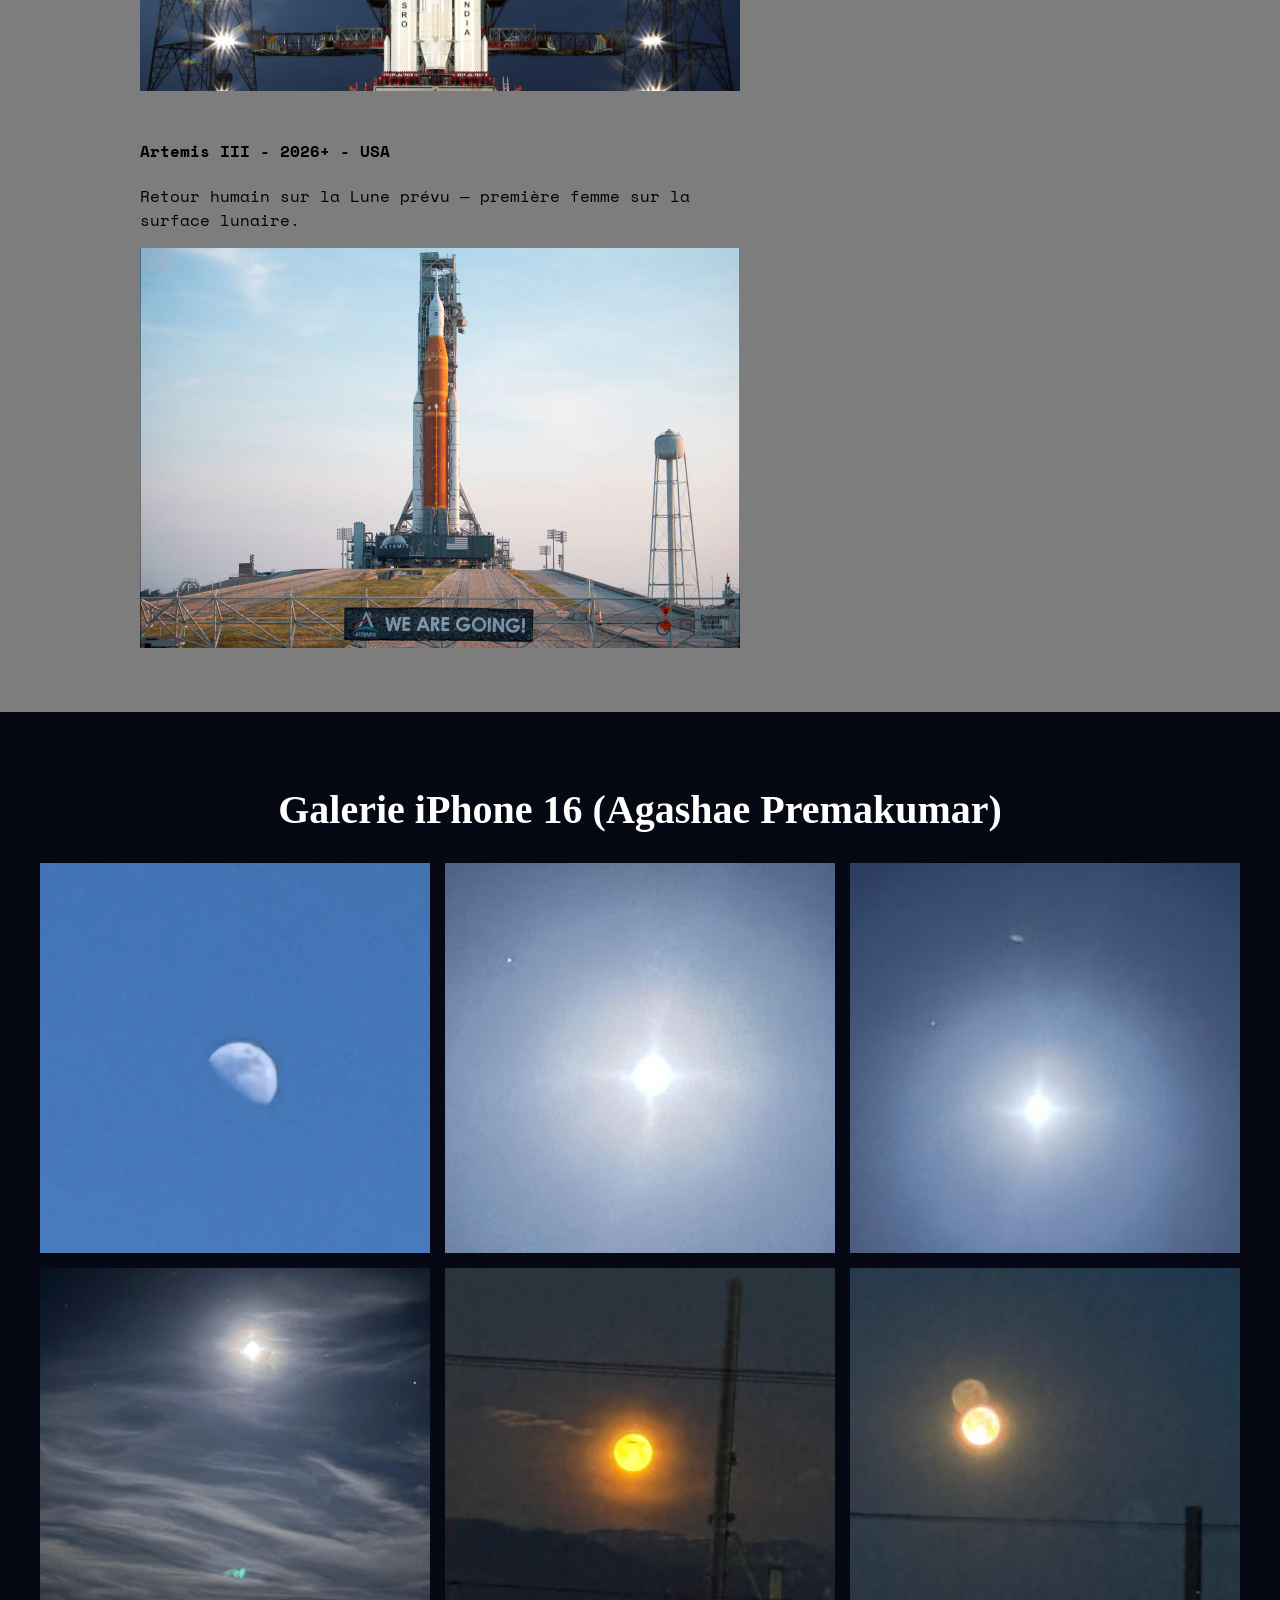
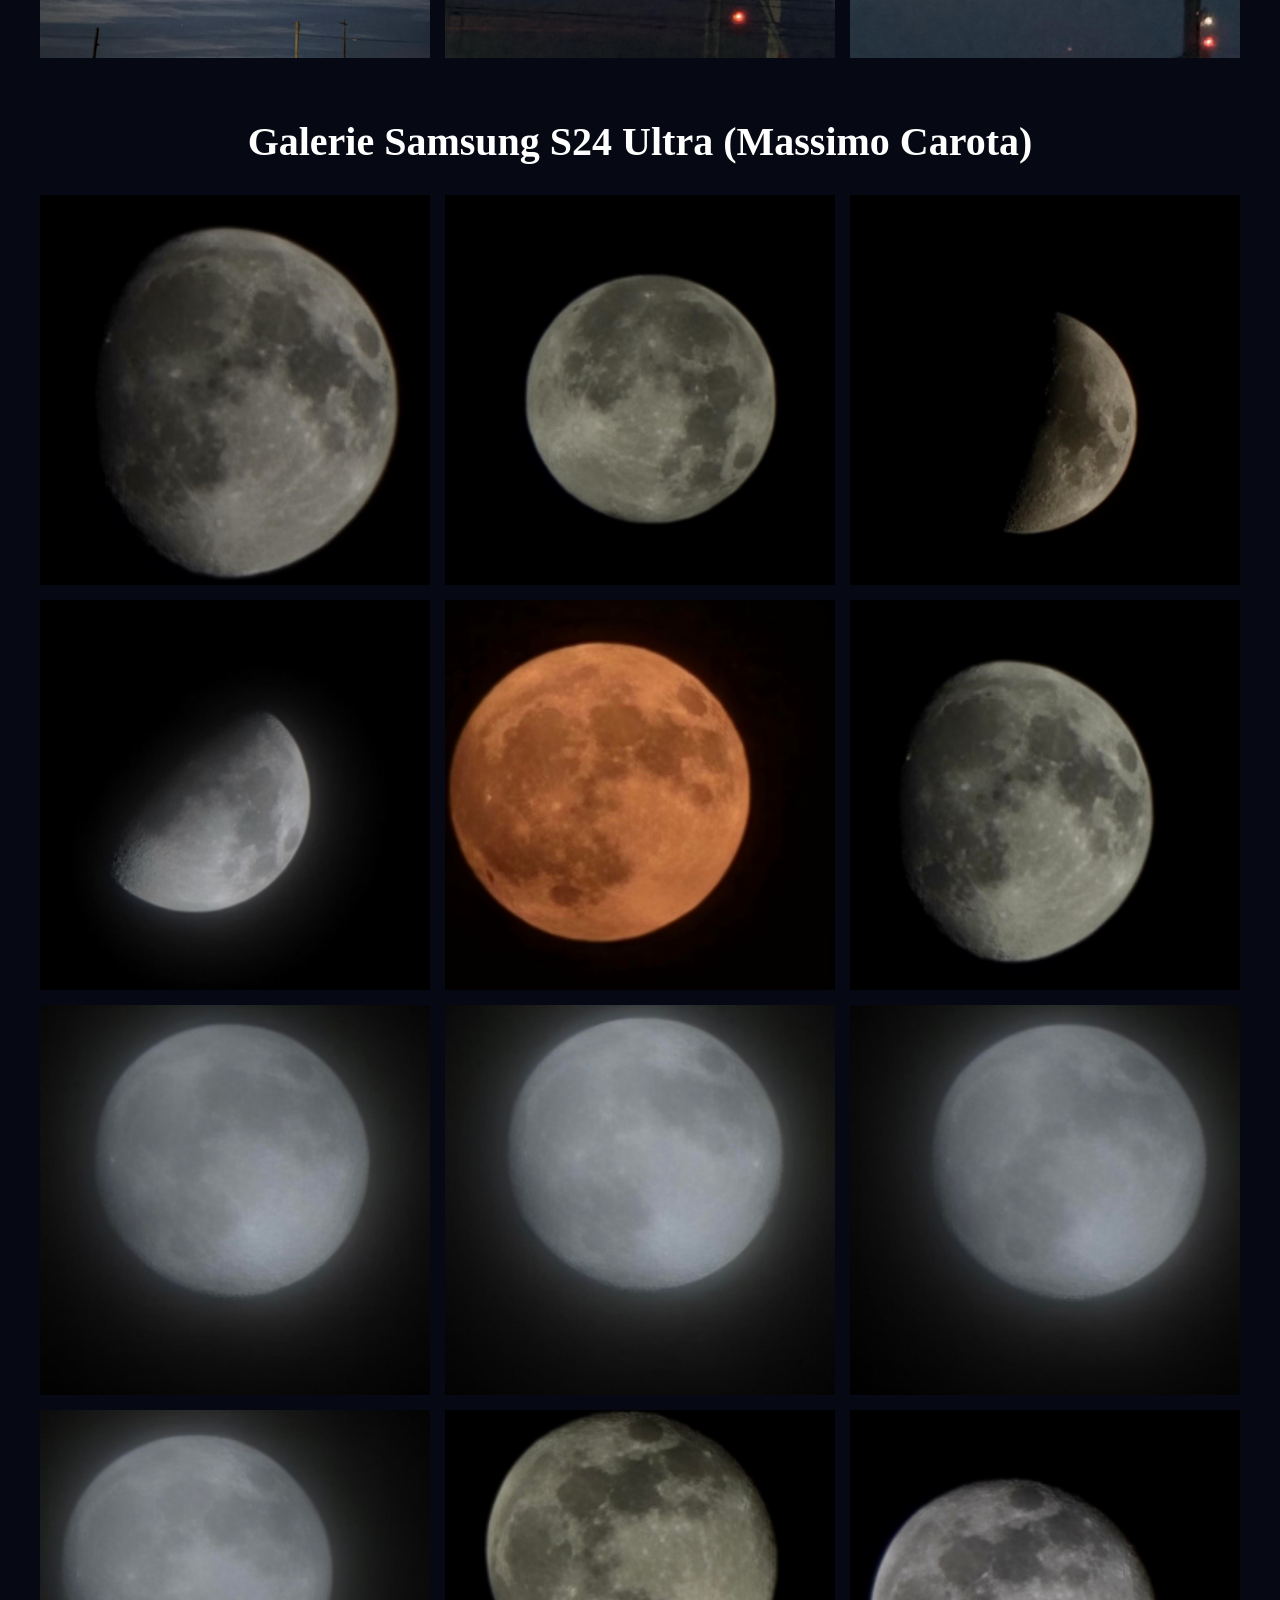
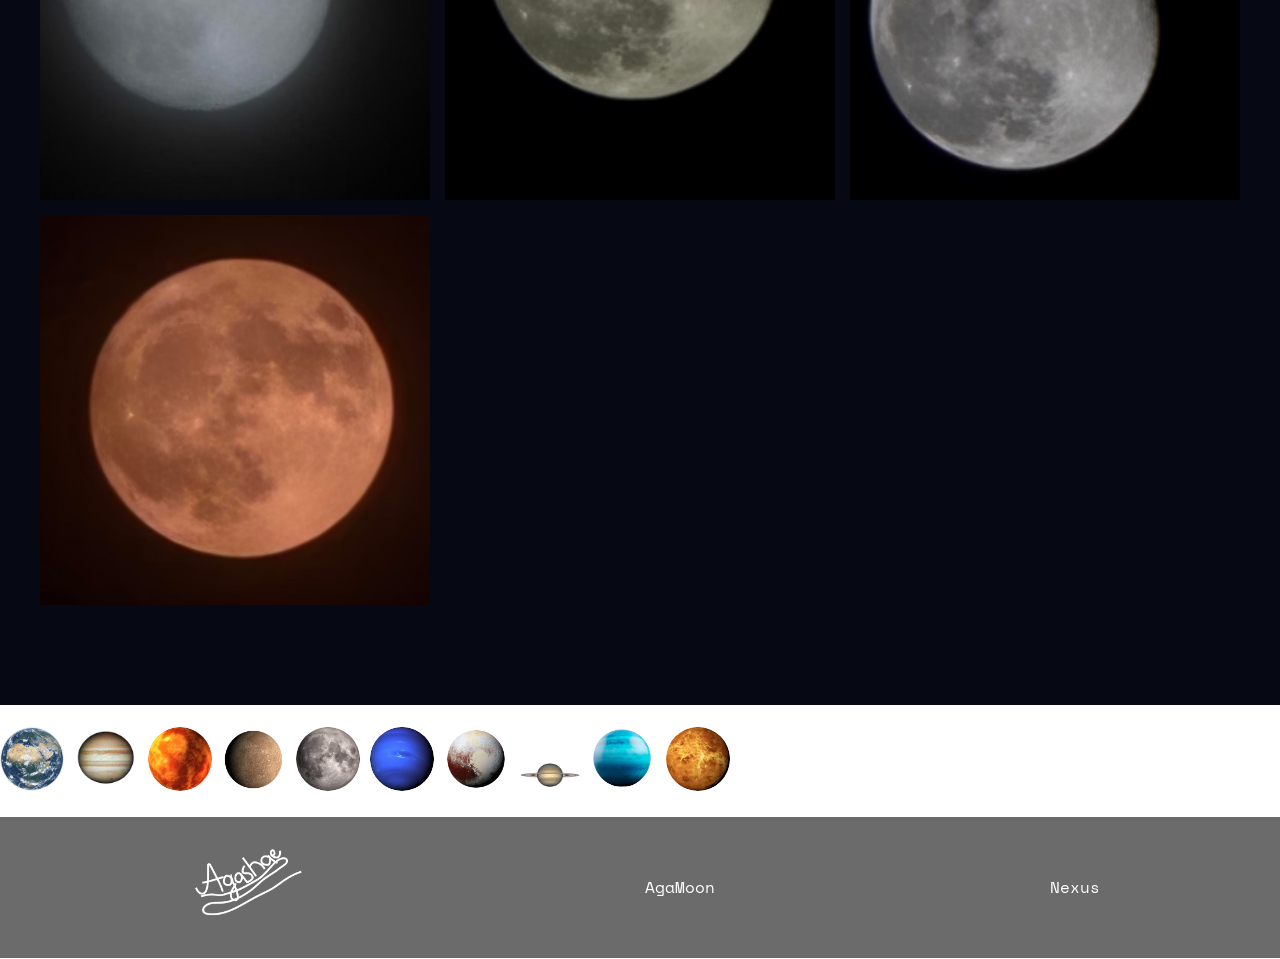
==== commit d0a2bff0: "update : update le Readme js et rename html/css" ====
--- a/index.html
+++ b/index.html
@@ -5,7 +5,7 @@
     <meta charset="UTF-8">
     <meta name="viewport" content="width=device-width, initial-scale=1.0">
     <title>AgaMoon</title>
-    <link rel="stylesheet" href="accueil.css">
+    <link rel="stylesheet" href="style.css">
     <link rel="manifest" href="manifest.json">
     <meta name="theme-color" content="#0a0a1a">
     <meta name="apple-mobile-web-app-capable" content="yes">
--- a/style.css
+++ b/style.css
@@ -0,0 +1,313 @@
+/*tout*/
+body{
+    margin: 0;
+    font-family: 'Space Mono', monospace;
+}
+
+/*nav*/
+
+nav {
+    background-color: black;
+    display: flex;
+    justify-content: space-between;
+    align-items: center;
+    padding: 1%;
+
+    flex-wrap: wrap;
+}
+
+.logo {
+    display: flex;
+    align-items: center;
+    gap: 10px;
+}
+
+nav img {
+    width: 130px;
+    filter: invert(100%);
+}
+
+a {
+    color: white;
+    text-decoration: none;
+}
+
+.menu-horizontal {
+    display: flex;
+ /* supprime  puces */
+        list-style-type: none; 
+    padding: 0;
+    margin: 0;       
+    gap: 20px;   
+        flex-wrap: wrap;
+    justify-content: center; 
+}
+
+/*presentation*/
+.Presentation {
+    display: flex;
+    align-items: center;
+    padding: 5%;
+    margin: 0 auto;
+    background-color: black;
+    flex-wrap: wrap;
+    justify-content: center;
+    gap: 30px;
+}
+
+.Presentation .lune {
+    max-width: 100%;
+    height: auto;
+}
+
+.contenu-texte {
+    color: rgb(209, 209, 209);
+
+    /* ajout */
+    flex: 1;
+    min-width: 250px;
+}
+
+/*chiffres*/
+.chiffres {
+    background-color: rgb(26, 26, 48);
+    color: #ffffff;
+    padding: 40px 20px;
+}
+
+h2 {
+    text-align: center;
+    margin-bottom: 40px;
+    font-size: 2rem;
+}
+
+.chiffres p {
+    text-align: center;
+}
+
+/*met en blanc toute la div, pas que quand je met sur le p*/
+.carte-stat:hover p{
+    color: #ffffff;
+}
+
+.grille-stats {
+    display: grid;
+    grid-template-columns: repeat(auto-fit, minmax(250px, 1fr));
+    max-width: 1200px;
+    margin: 0 auto;
+    background-color: rgba(255, 255, 255, 0.1);
+    gap: 1px;
+    border: 1px solid rgba(255, 255, 255, 0.1);
+}
+
+.carte-stat {
+    background-color: rgb(26, 26, 48); 
+    padding: 40px 30px;
+    display: flex;
+    flex-direction: column;
+    justify-content: center;
+}
+
+.carte-stat h3 {
+    font-size: 2.2rem;
+    font-weight: 800;
+    margin: 0 0 8px 0;
+    letter-spacing: 1px;
+}
+
+.carte-stat .label {
+    font-size: 0.8rem;
+    color: #8a8da4; 
+    font-weight: 700;
+    letter-spacing: 2px;
+    margin-bottom: 20px;
+}
+
+.carte-stat p {
+    font-size: 1rem;
+    color: #616479; 
+    margin: 0;
+    line-height: 1.5;
+}
+
+
+.carte-stat:hover{
+    background-color: rgba(255, 255, 255, 0.2);
+    transition: 0.5 ease;
+}
+
+/*phases*/
+.Phases {
+    background-color: rgb(5, 5, 15);
+    color: #ffffff;
+    padding: 60px 20px;
+    display: flex;
+    flex-direction: column;
+    align-items: center;
+}
+
+/*2 GIF */
+.Phases div {
+    display: flex;
+    flex-wrap: wrap;
+    justify-content: center;
+    gap: 20px;
+}
+
+.Phases img {
+    max-width: 100%;
+    height: auto;
+}
+.Phases img:hover {
+    transform: scale(1.1);
+        transition: 0.5 ease;
+
+}
+
+.MoonEmojis {
+    font-size: clamp(1.5rem, 5vw, 3rem);
+}
+
+.Phases table {
+    margin: 3%;
+    width: 100%;
+    max-width: 900px;
+}
+
+.Phases table img {
+    width: 100%;
+    max-width: 300px;
+    height: auto;
+}
+
+table td {
+    padding: 1%;
+}
+
+
+/*exploration*/
+.Exploration {
+    display: flex;
+    flex-direction: column;
+    align-items: center;
+    justify-content: center;
+    background-color: #7d7d7d;
+}
+
+.Exploration img{
+    width: 100%;
+    max-width: 600px;
+    height: auto;
+}
+
+.Exploration ul {
+    list-style-type: none;/* Supprime les puces */
+    padding: 0;
+    width: min(100%, 1000px);
+}
+
+.Exploration li {
+    margin-bottom: 3rem;
+}
+
+.Exploration img {
+    width: 100%;
+    max-width: 600px;
+    height: auto;
+    display: block;
+}
+
+.Exploration p,
+.Exploration h4 {
+    max-width: 600px;
+}
+
+/*galerie images*/
+.Galerie {
+  background-color: #060913;
+  color: #ffffff;
+  padding: 40px 20px;
+  font-family: sans-serif;
+}
+
+.Galerie .item:hover{
+    transform: scale(1.05);
+        transition: 0.5 ease;
+
+}
+
+.galerie-container {
+  max-width: 1200px;
+  margin: 0 auto 60px auto;
+}
+
+.galerie-container h2 {
+  font-size: 2.5rem;
+  margin-bottom: 30px;
+  font-family: 'Playfair Display', Georgia, serif;
+}
+
+.galerie-grid {
+  display: grid;
+  grid-template-columns: repeat(3, 1fr); 
+  gap: 15px; 
+}
+
+.item {
+  width: 100%;
+  aspect-ratio: 1 / 1; /*format carré parfait pour chaque bloc */
+  overflow: hidden; /* Coupe ce qui dépasse proprement */
+}
+
+.item img {
+  width: 100%;
+  height: 100%;
+  object-fit: cover; /* Remplit le carré sans déformer la Lune */
+  display: block;
+}
+
+.animation-container {
+  width: 100%;
+  overflow: hidden;
+  padding: 20px 0;
+  background: transparent;
+}
+
+.roulant {
+  width: 5%;  
+  border-radius: 50%; 
+  object-fit: cover;
+  
+  animation: rouleEtBouge 10s linear infinite;
+}
+
+/* animation globale */
+@keyframes rouleEtBouge {
+  0% {
+    transform: translateX(-100px) rotate(0deg); 
+  }
+  100% {
+    transform: translateX(100vw) rotate(360deg);
+  }
+}
+
+/*footer*/
+footer {
+    background-color: rgb(107, 107, 107);
+    display: flex;
+    justify-content: space-around; 
+    align-items: center; 
+    margin-bottom: 1px;
+    padding: 1%;
+}
+
+
+footer img{
+    width: 130px;
+    /*inverser les couleurs logo*/
+      filter: invert(100%);
+}
+
+.aura:hover{
+    transition: 1 ease;
+}
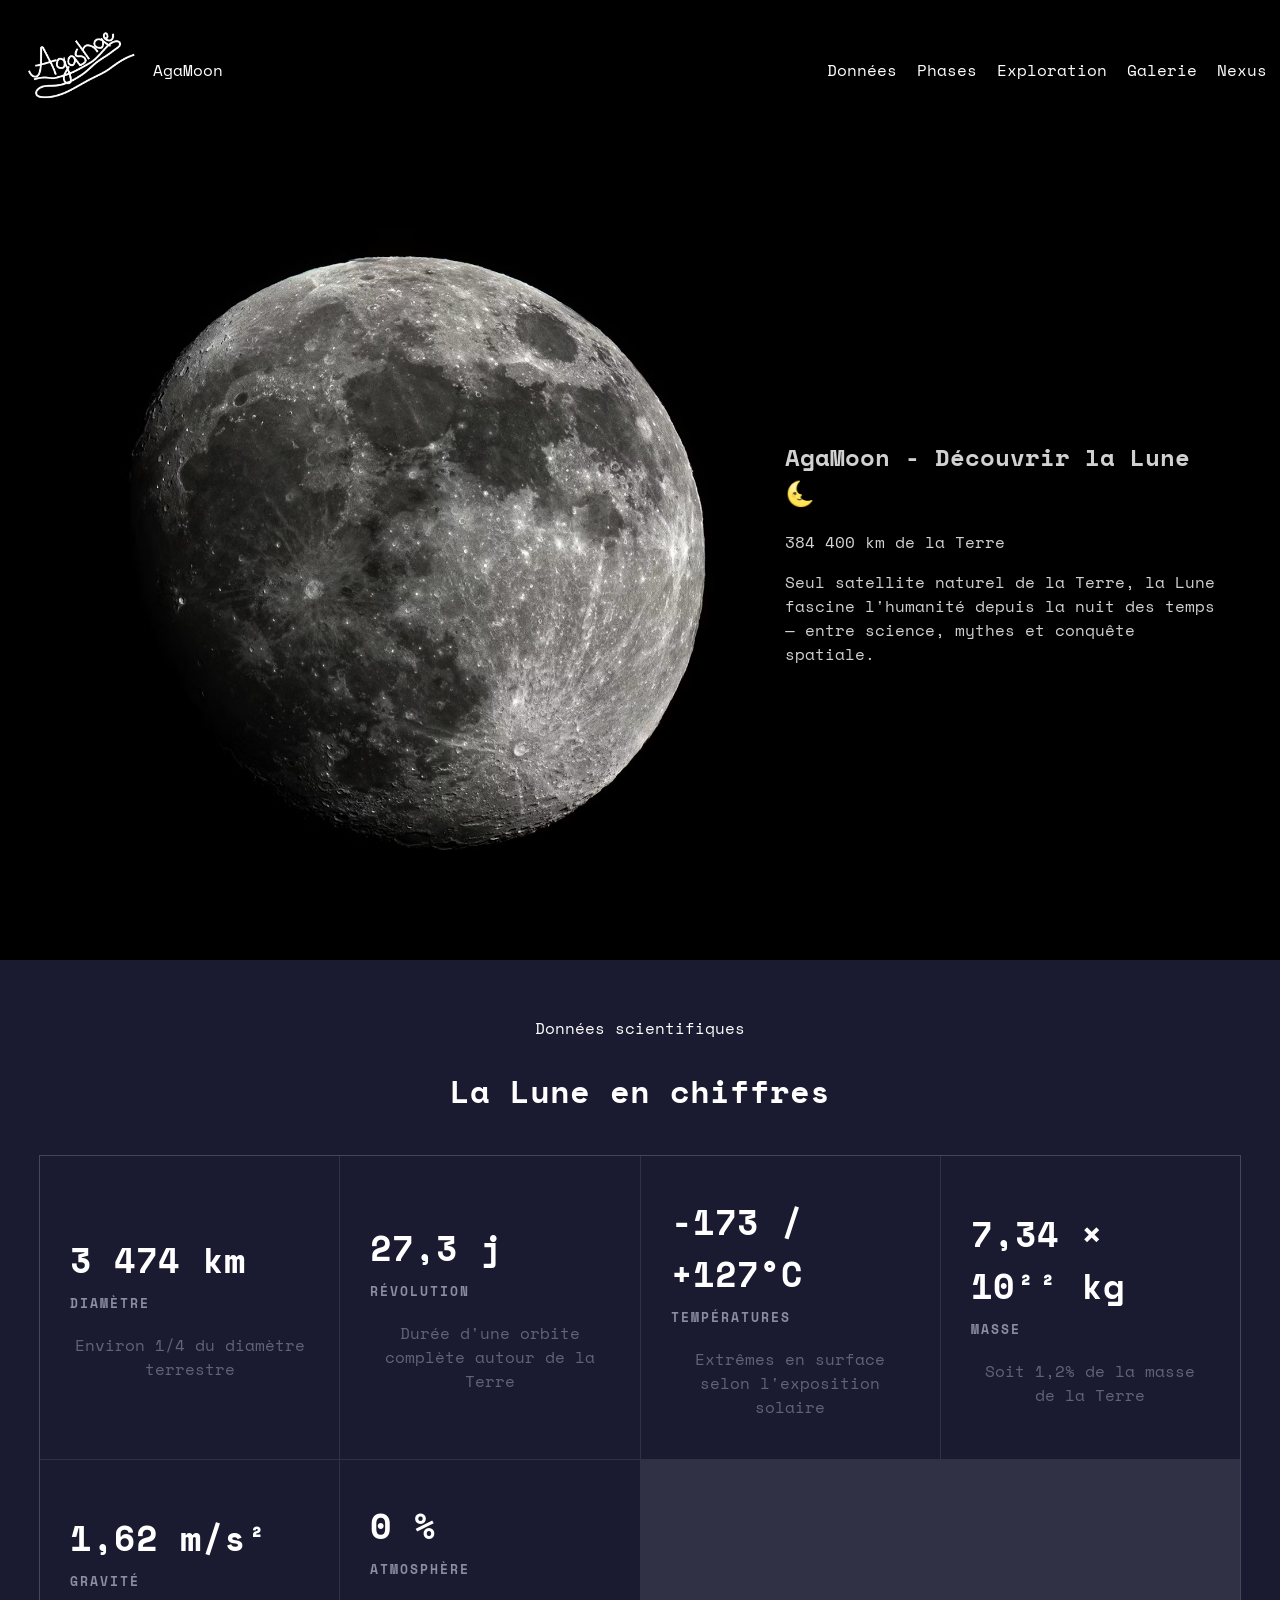
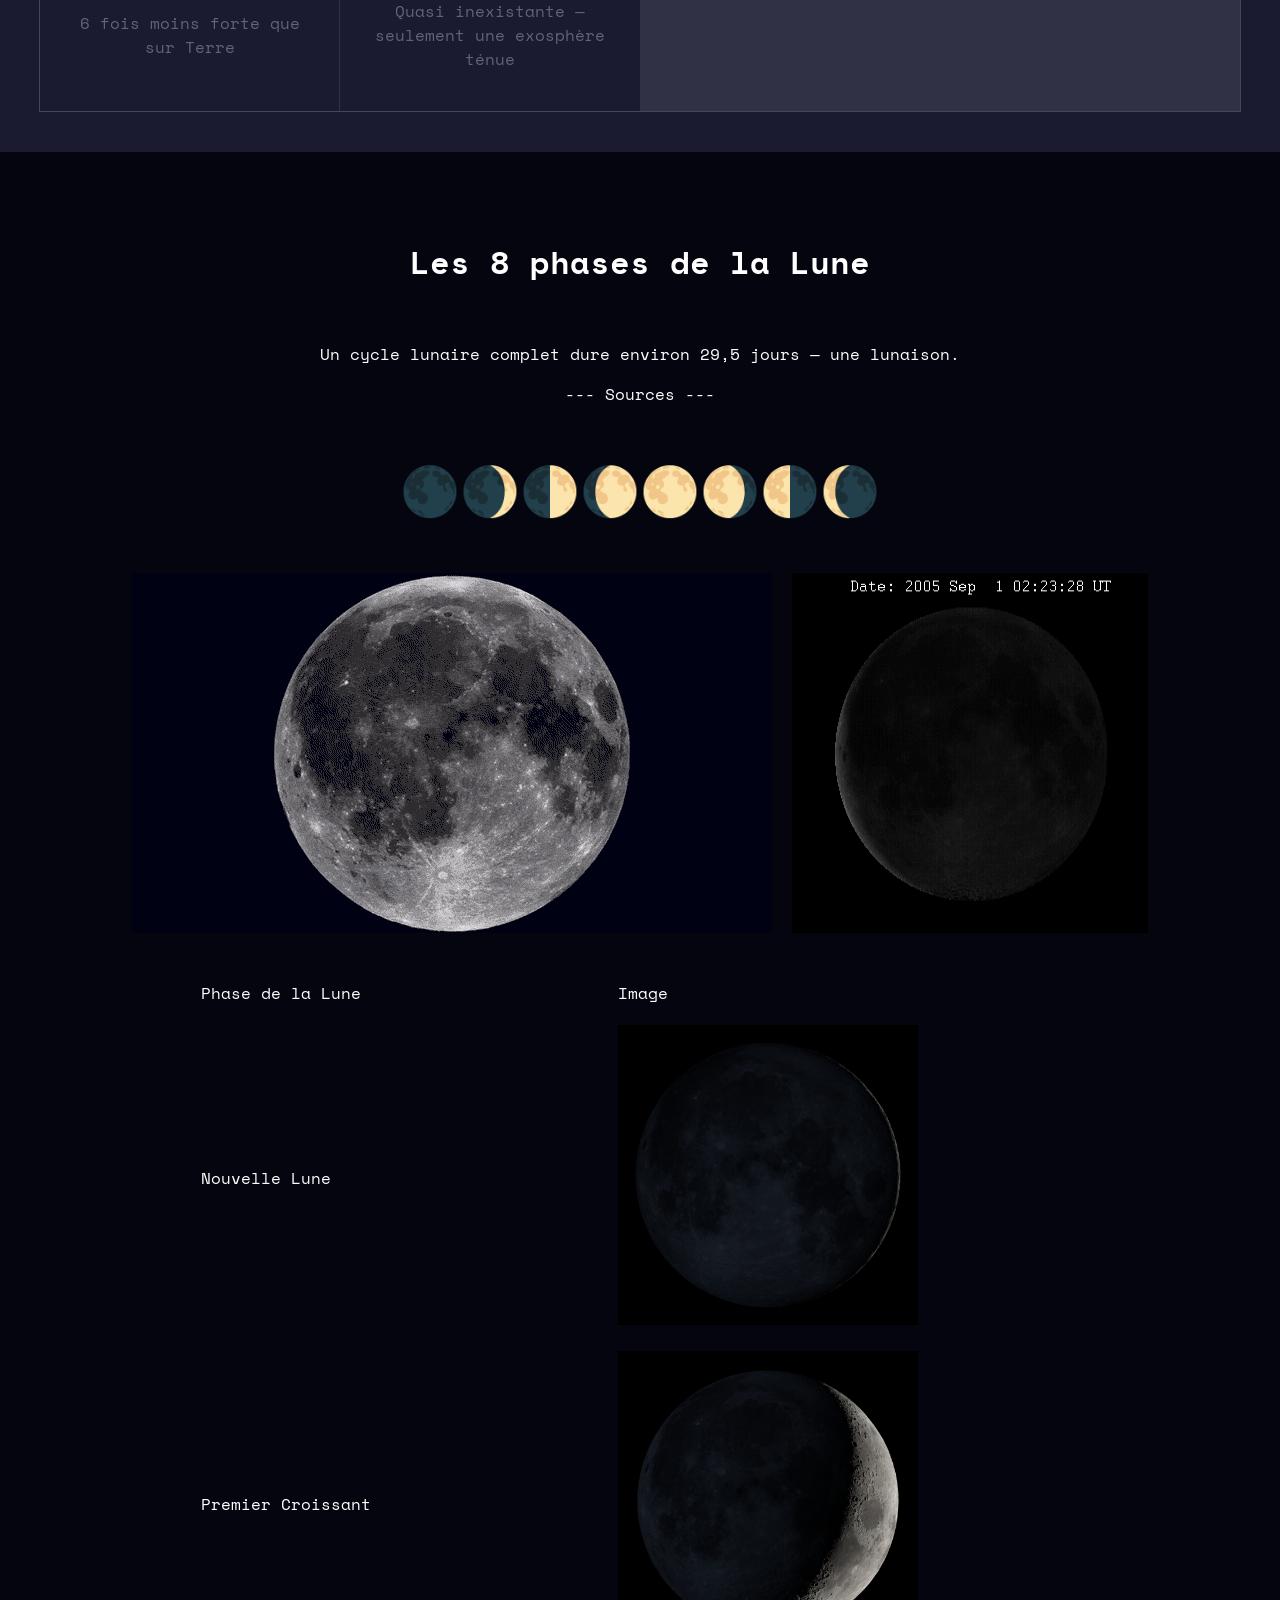
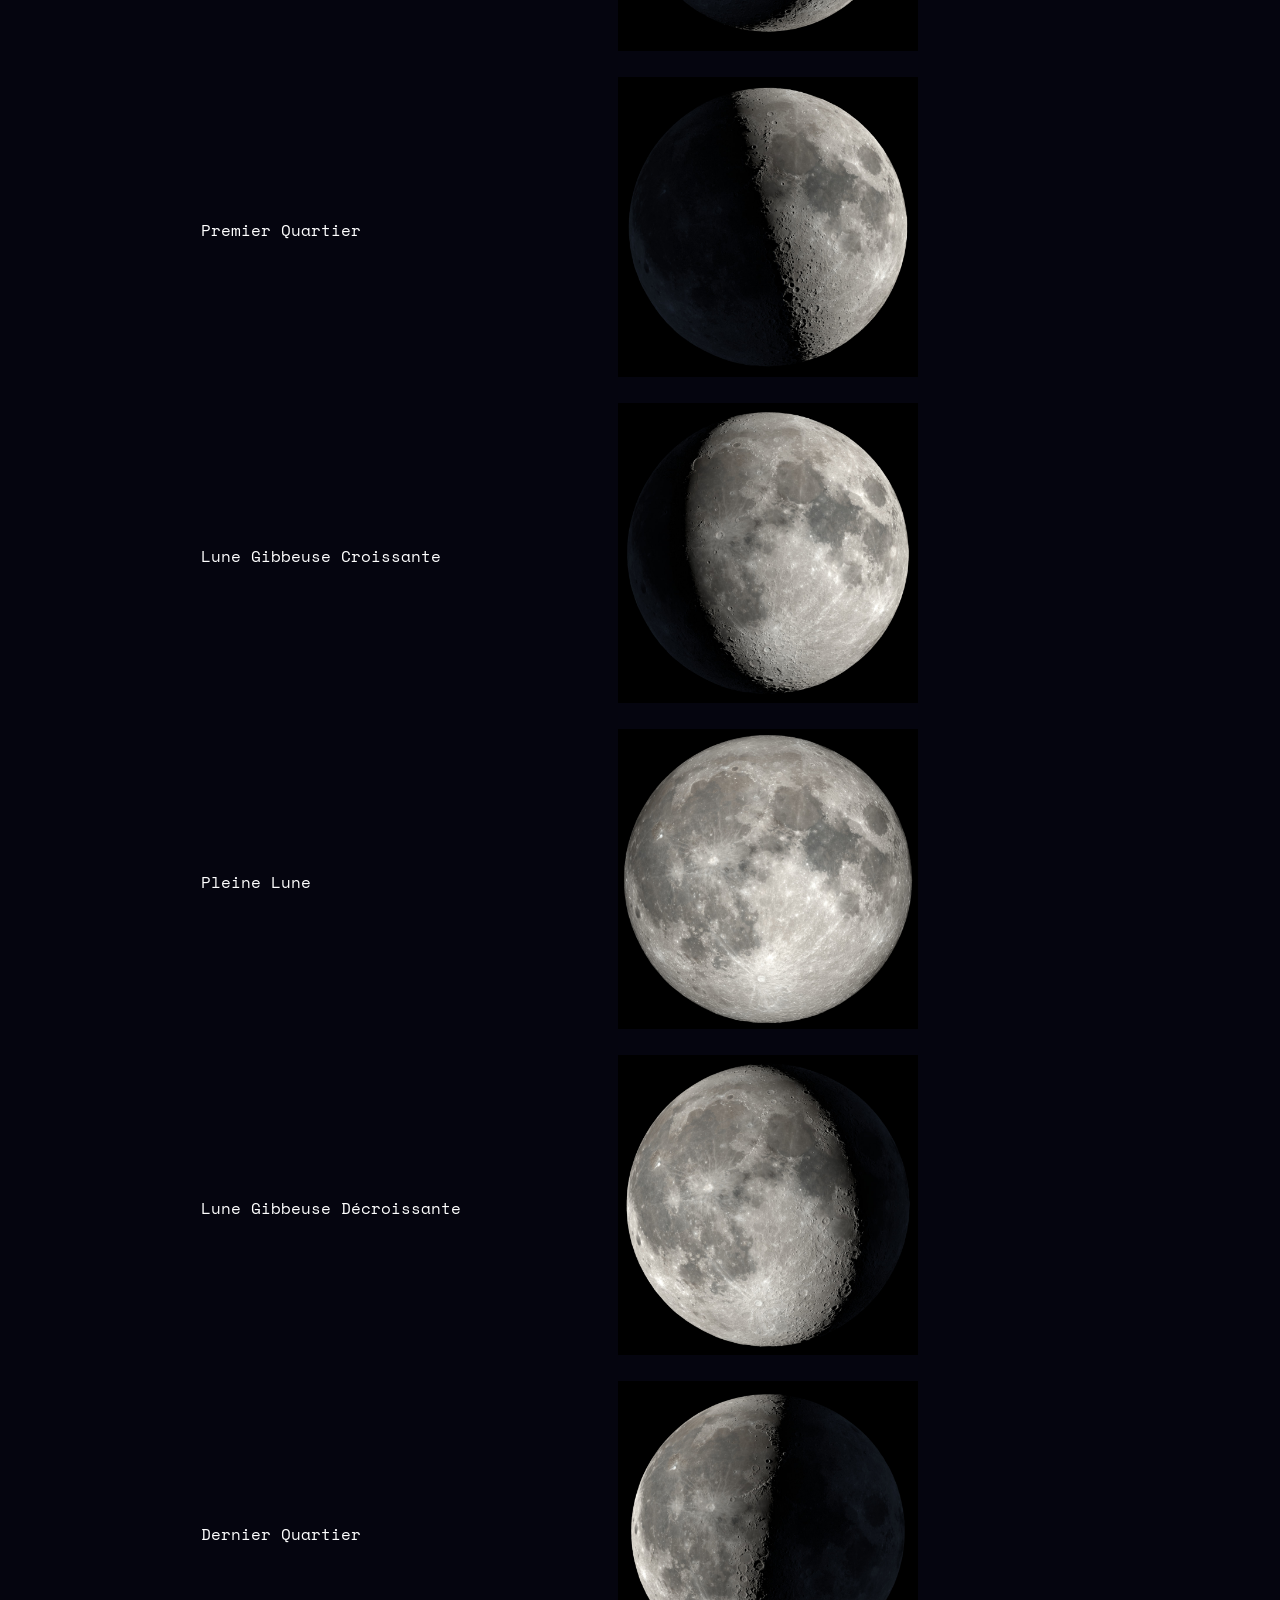
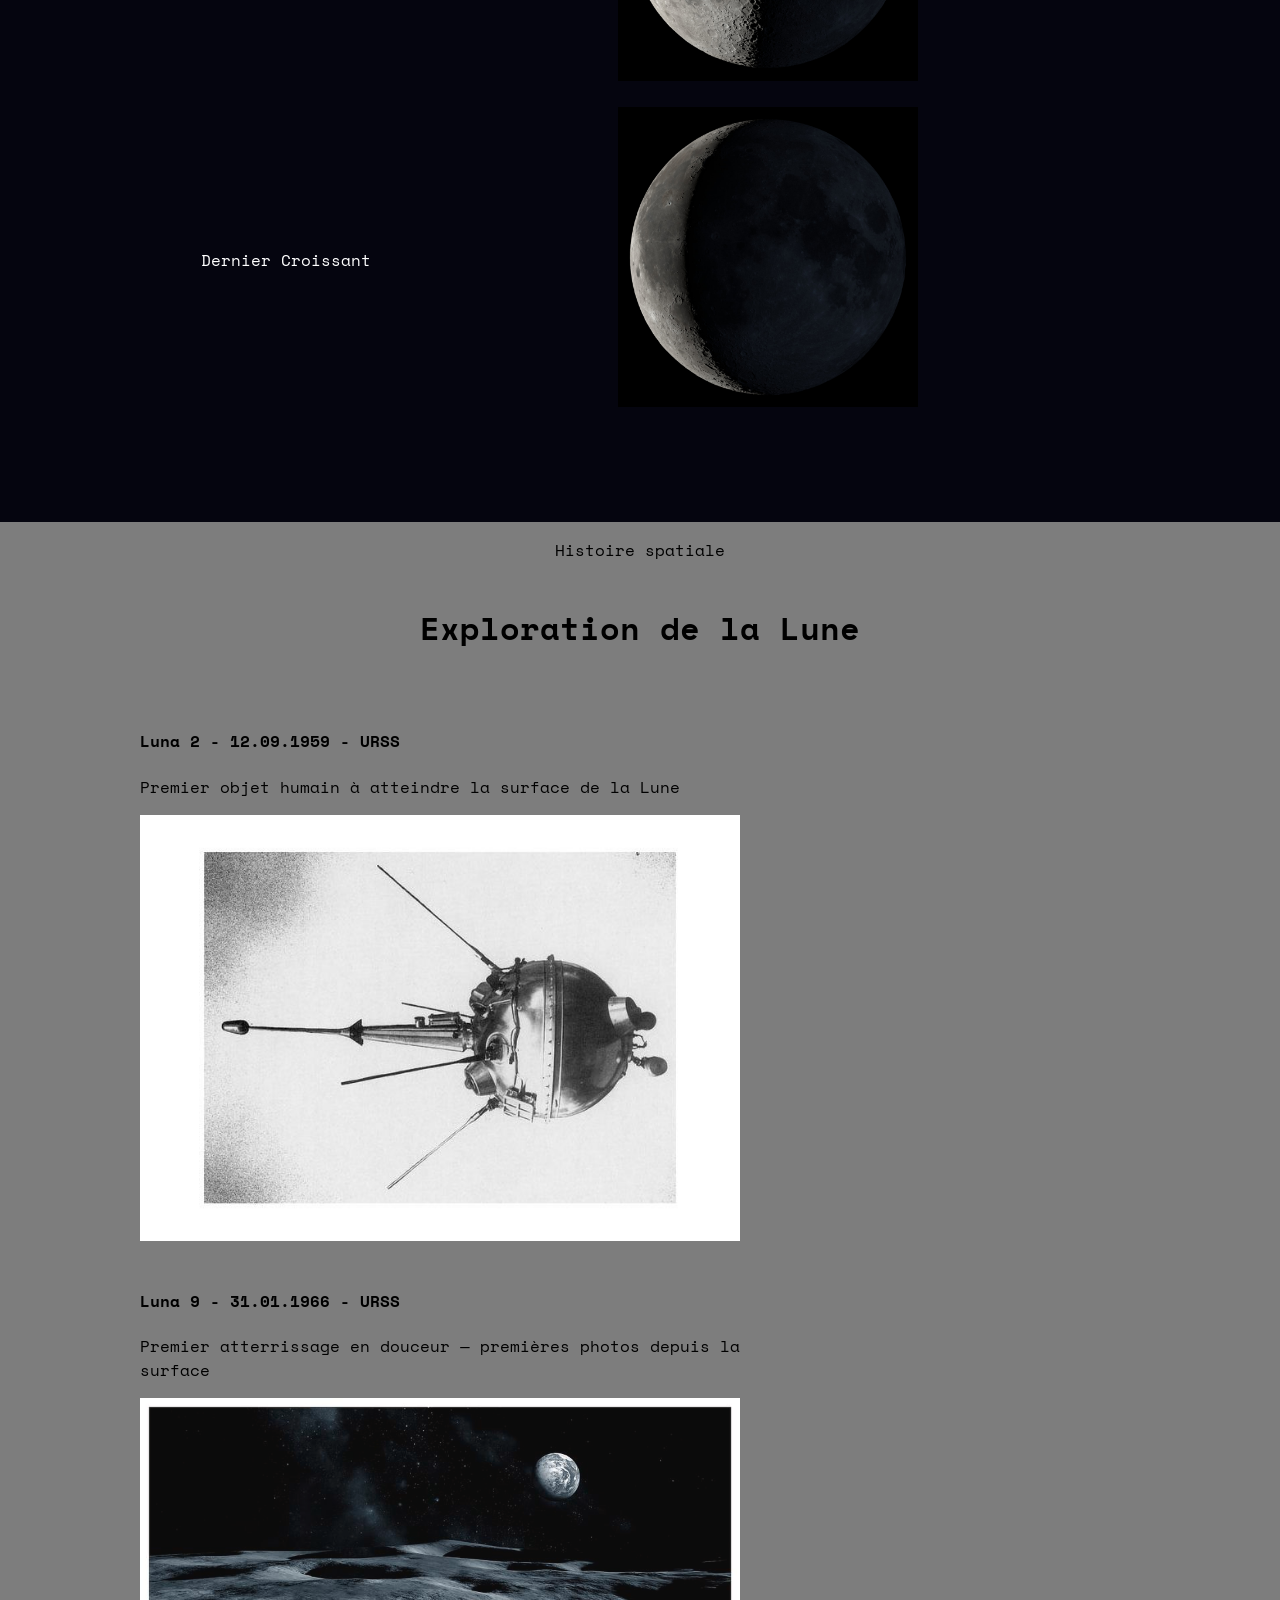
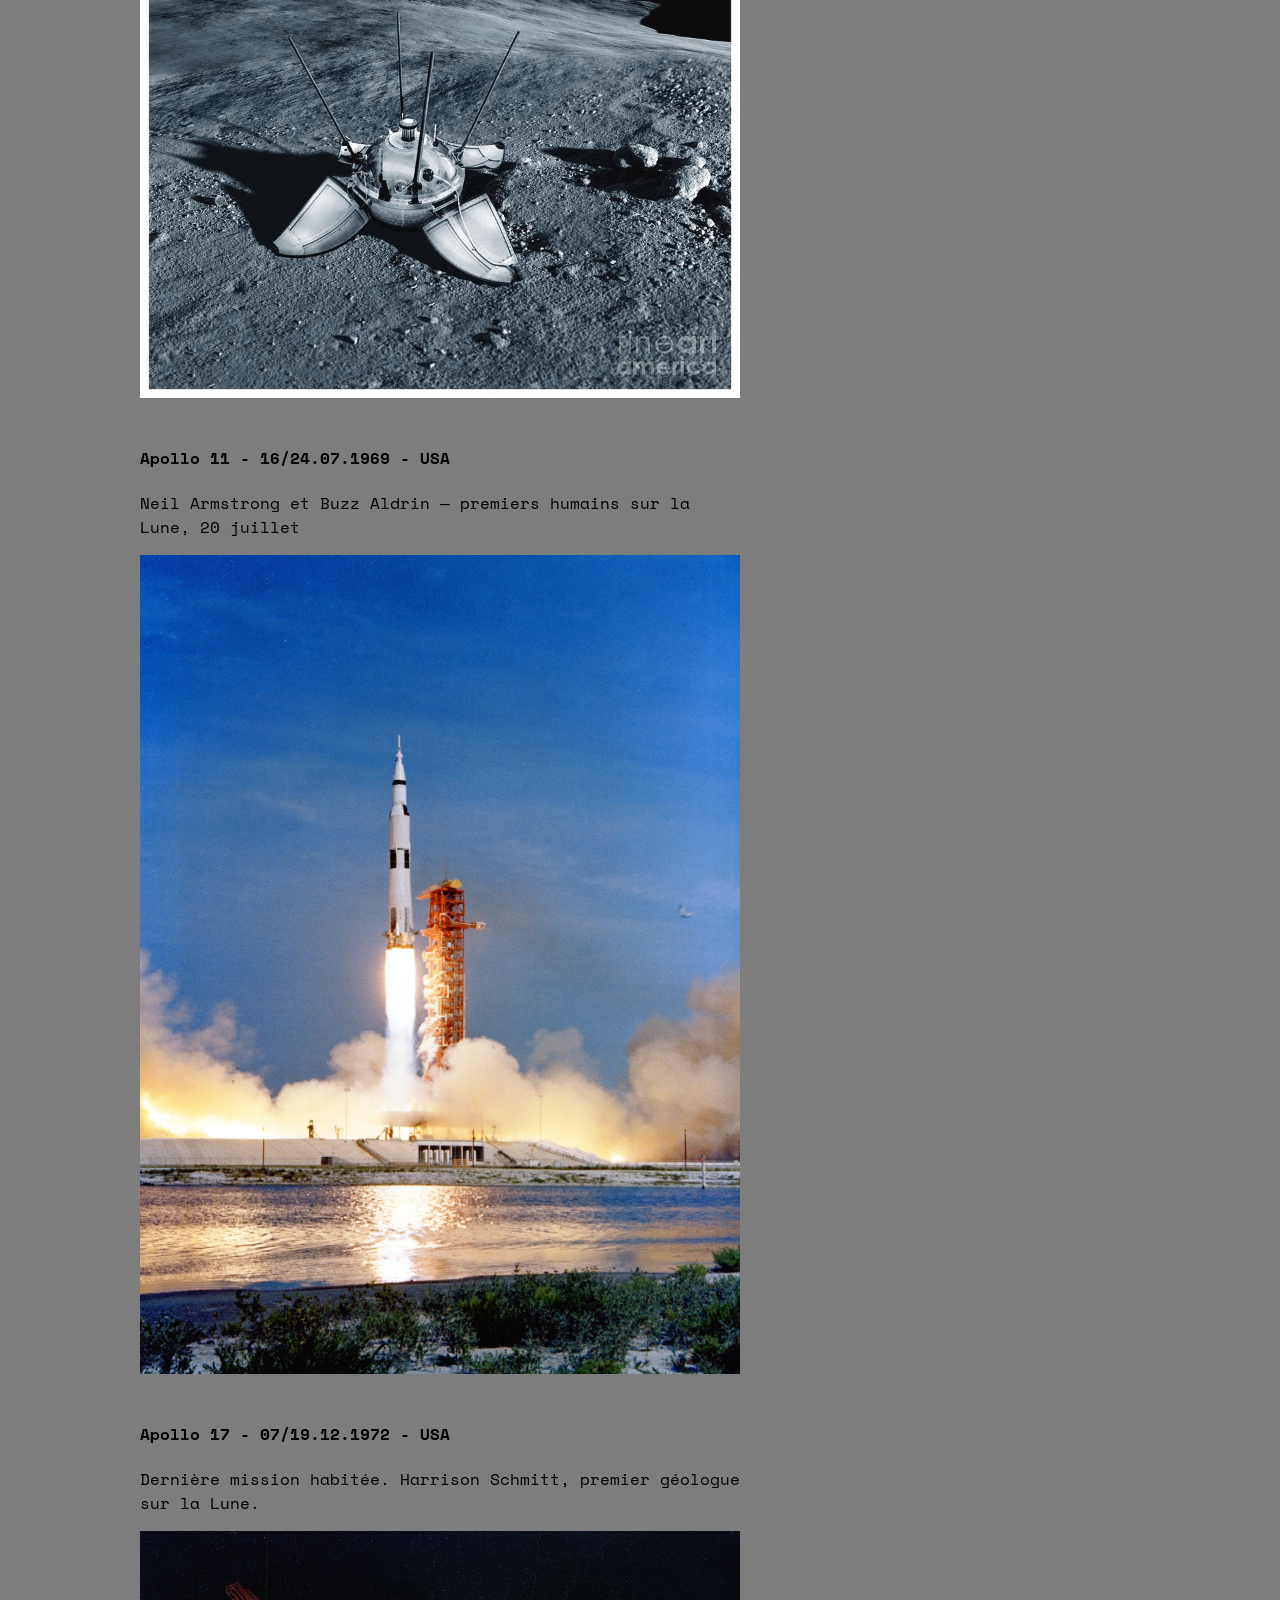
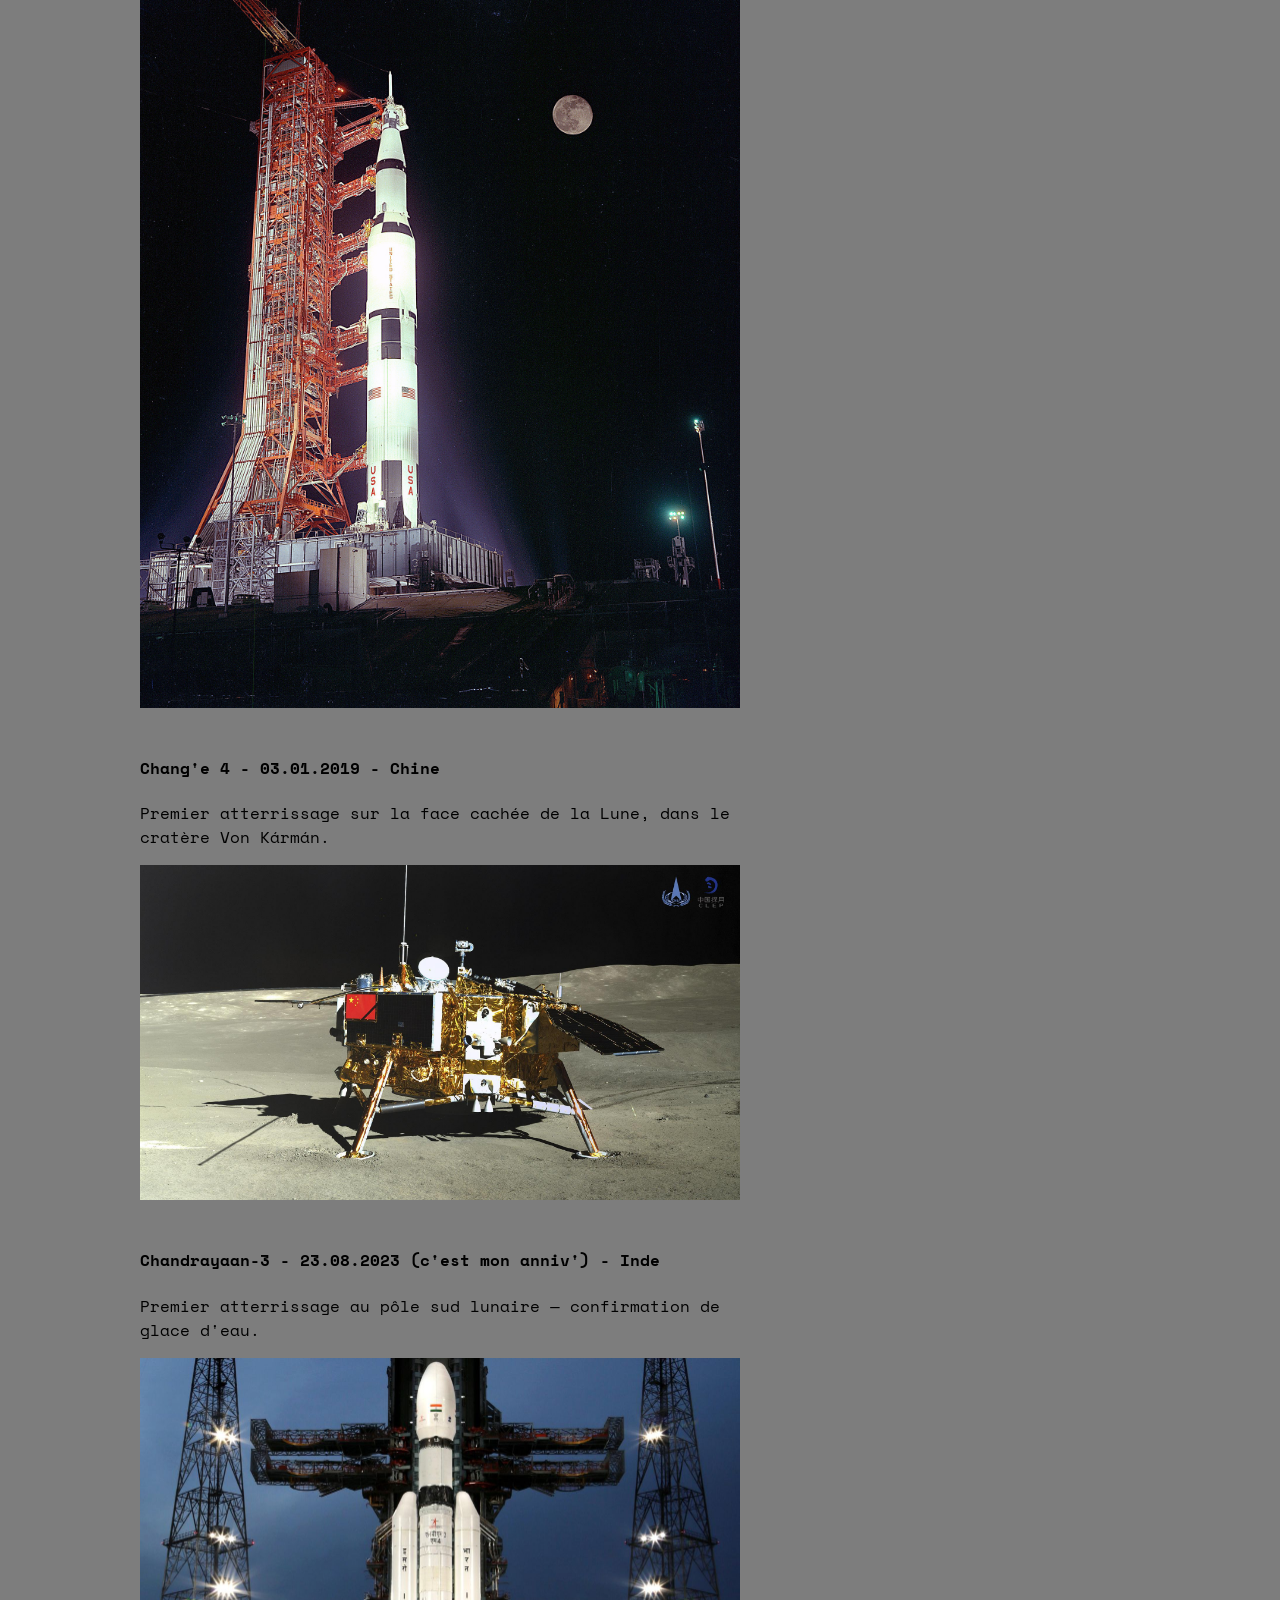
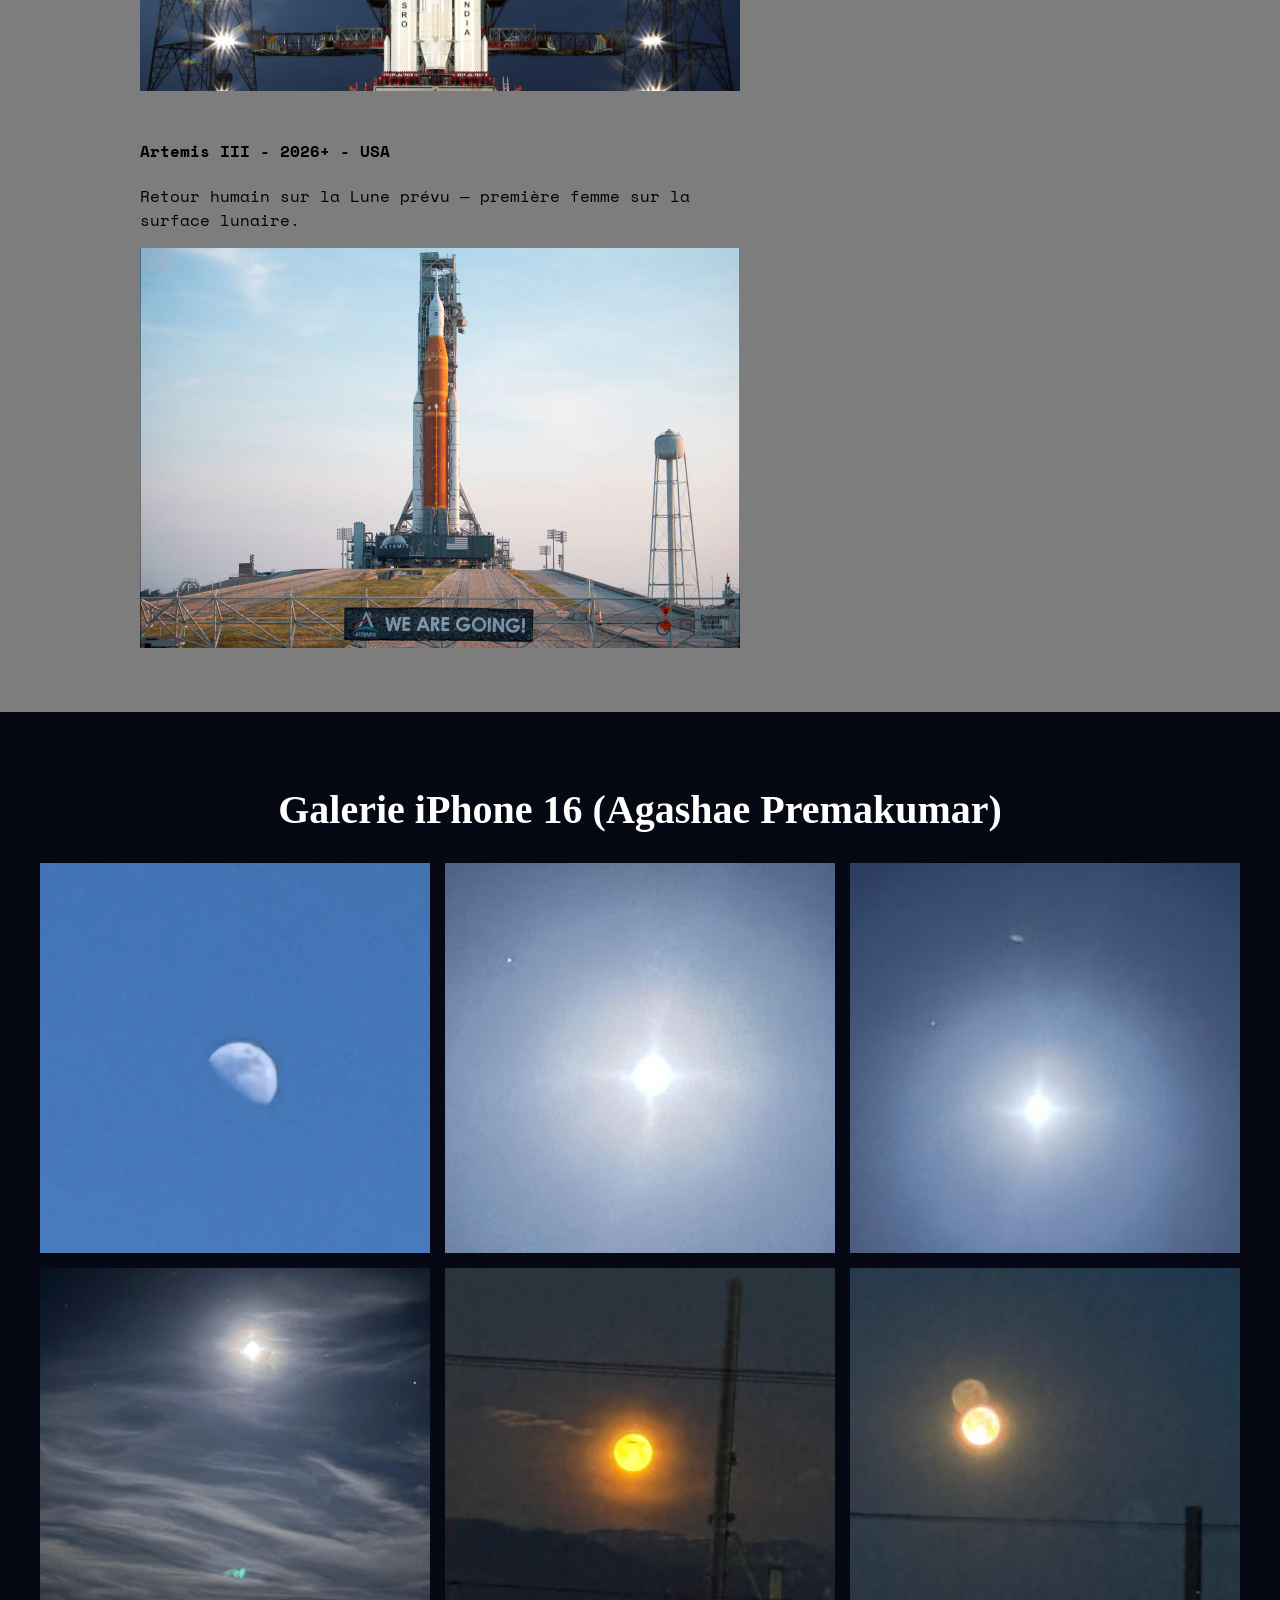
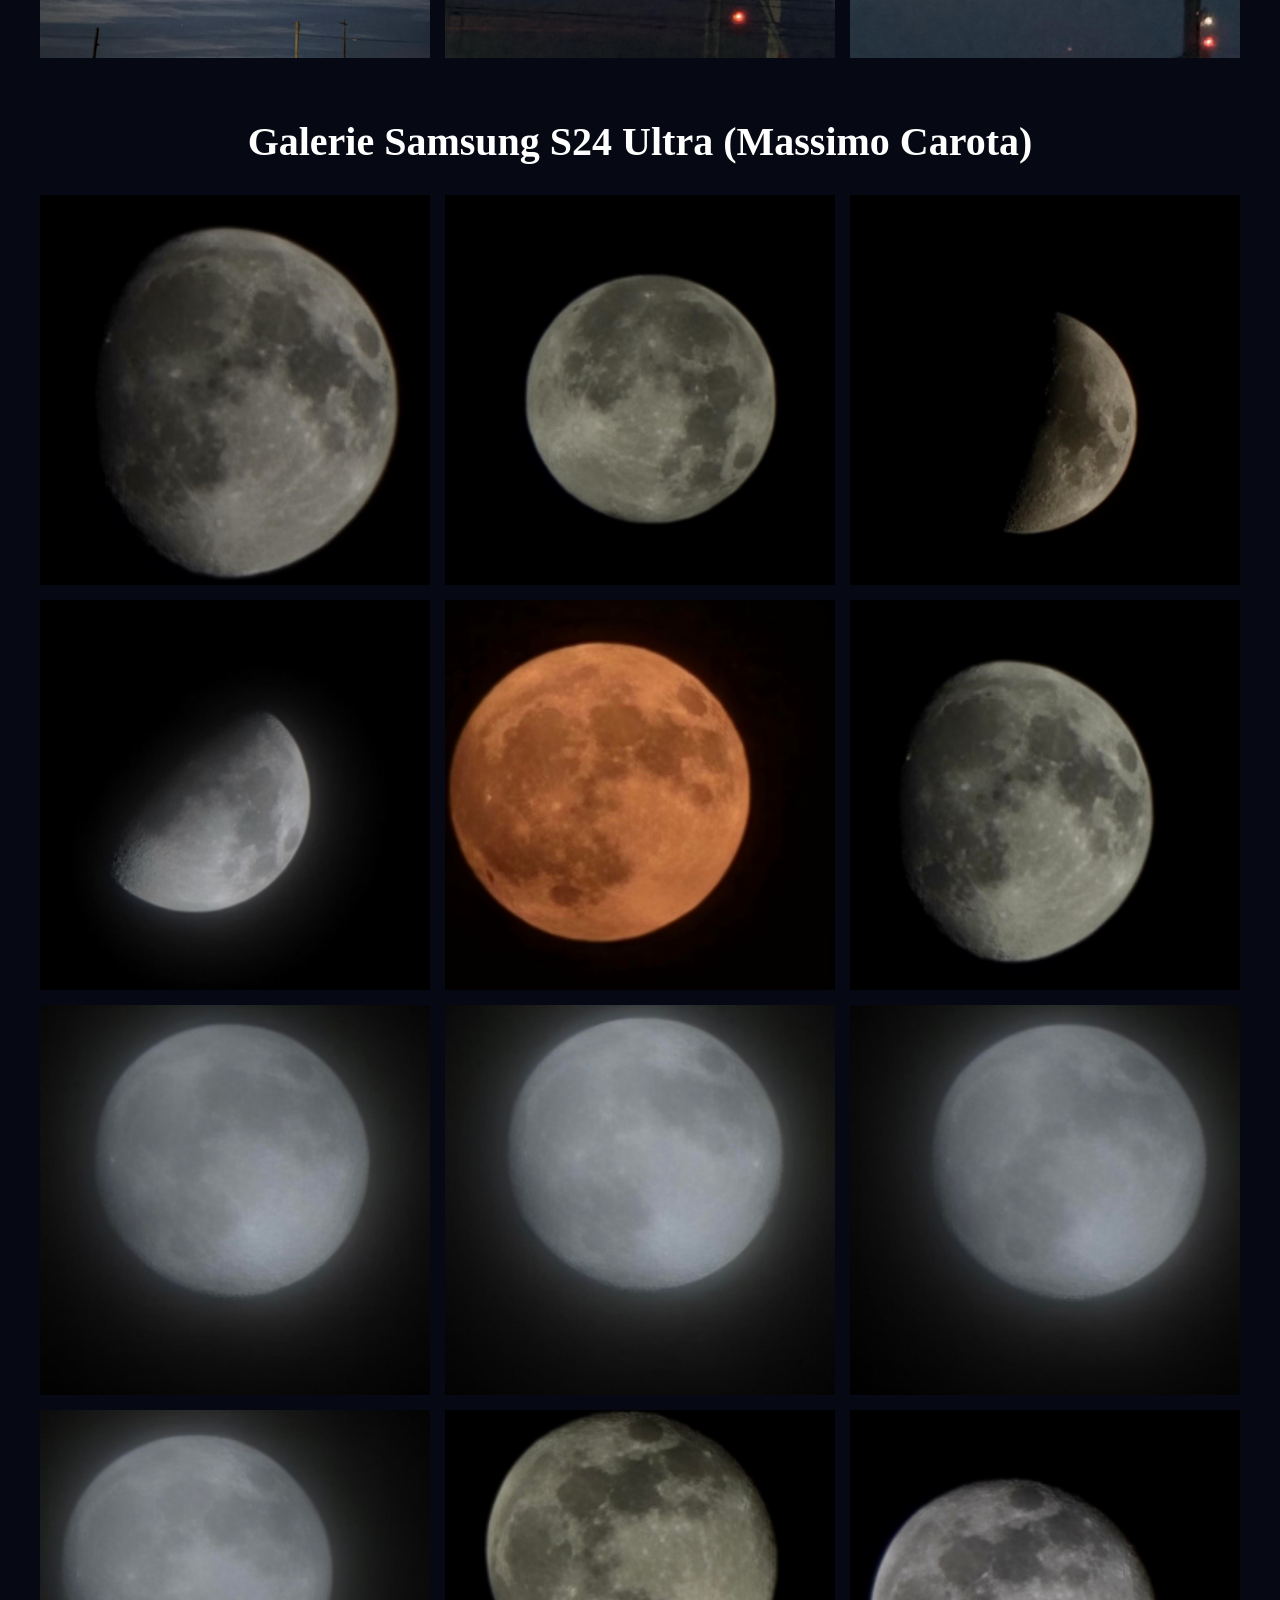
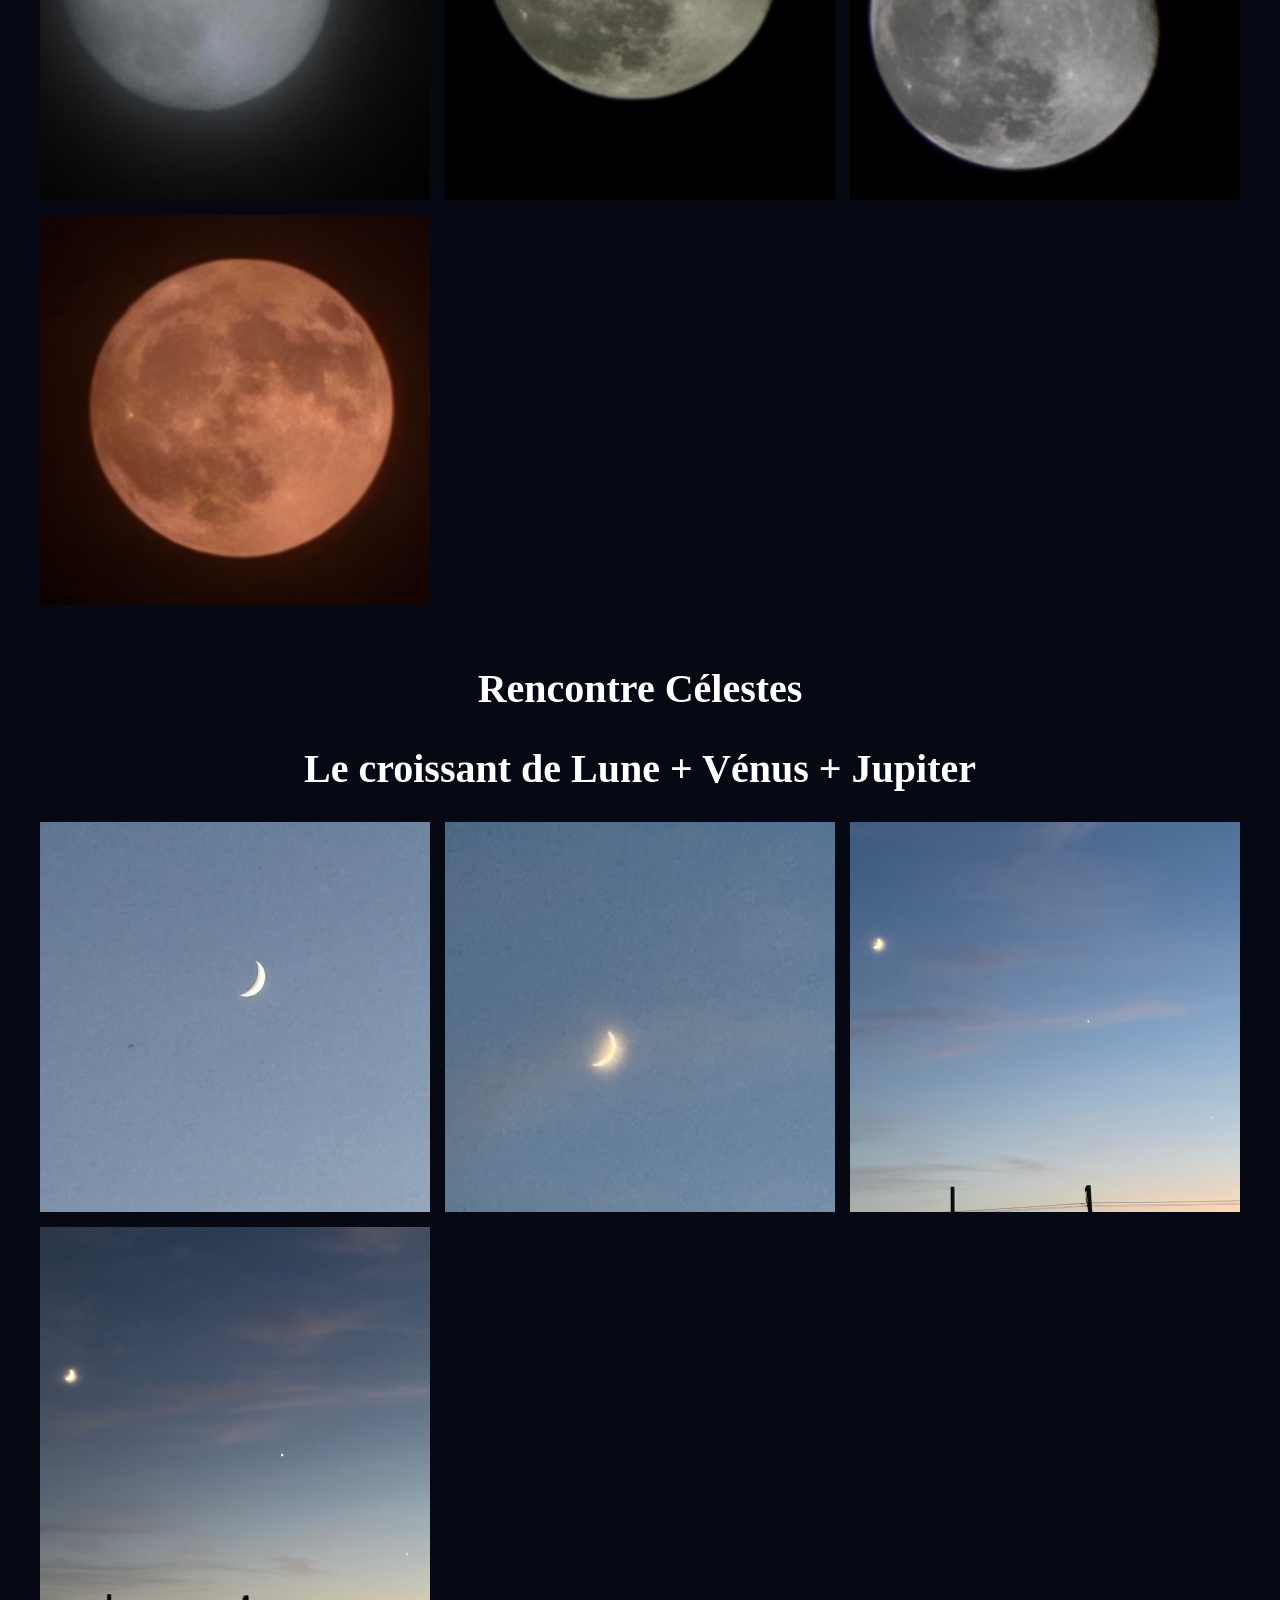
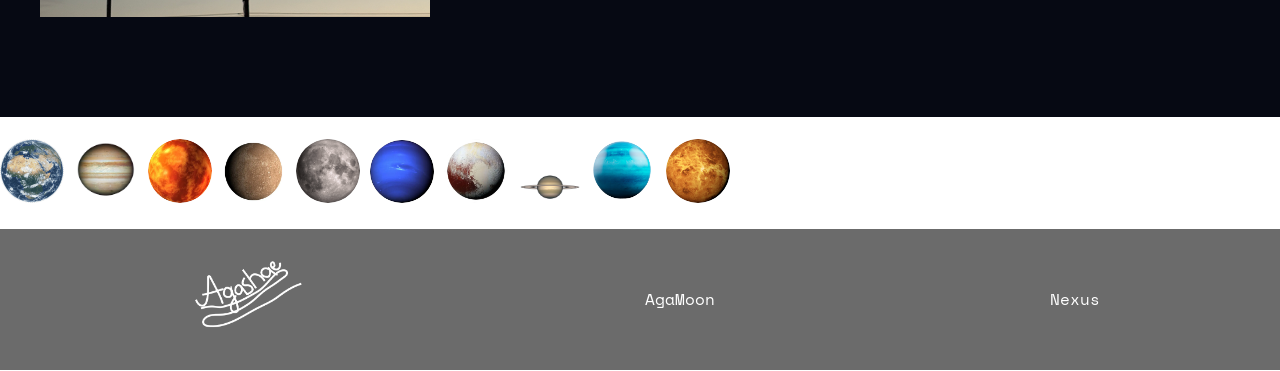
==== commit 994d60bd: "add : ajout Rencontre Célestes Le croissant de Lune + Vénus + Jupiter" ====
--- a/index.html
+++ b/index.html
@@ -237,6 +237,26 @@
                         alt="Pleine Rousse 02"></div>
             </div>
         </div>
+
+        <div class="galerie-container">
+            <h2>Rencontre Célestes</h2>
+            <h2>Le croissant de Lune + Vénus + Jupiter</h2>
+            <div class="galerie-grid">
+                <div class="item panorama">
+                    <img src="img/Planetes/IMG_3247.jpeg" alt="Alignement Lune et Planètes au crépuscule">
+                </div>
+                <div class="item">
+                    <img src="img/Planetes/IMG_3255.jpeg" alt="Gros plan sur une planète brillante">
+                </div>
+                <div class="item">
+                    <img src="img/Planetes/IMG_3263.jpeg" alt="Gros plan croissant de Lune ou astre">
+                </div>
+                <div class="item verticale">
+                    <img src="img/Planetes/IMG_3273.jpeg"
+                        alt="Croissant de Lune et planètes au-dessus de la ligne d'horizon">
+                </div>
+            </div>
+        </div>
     </section>
 
 
